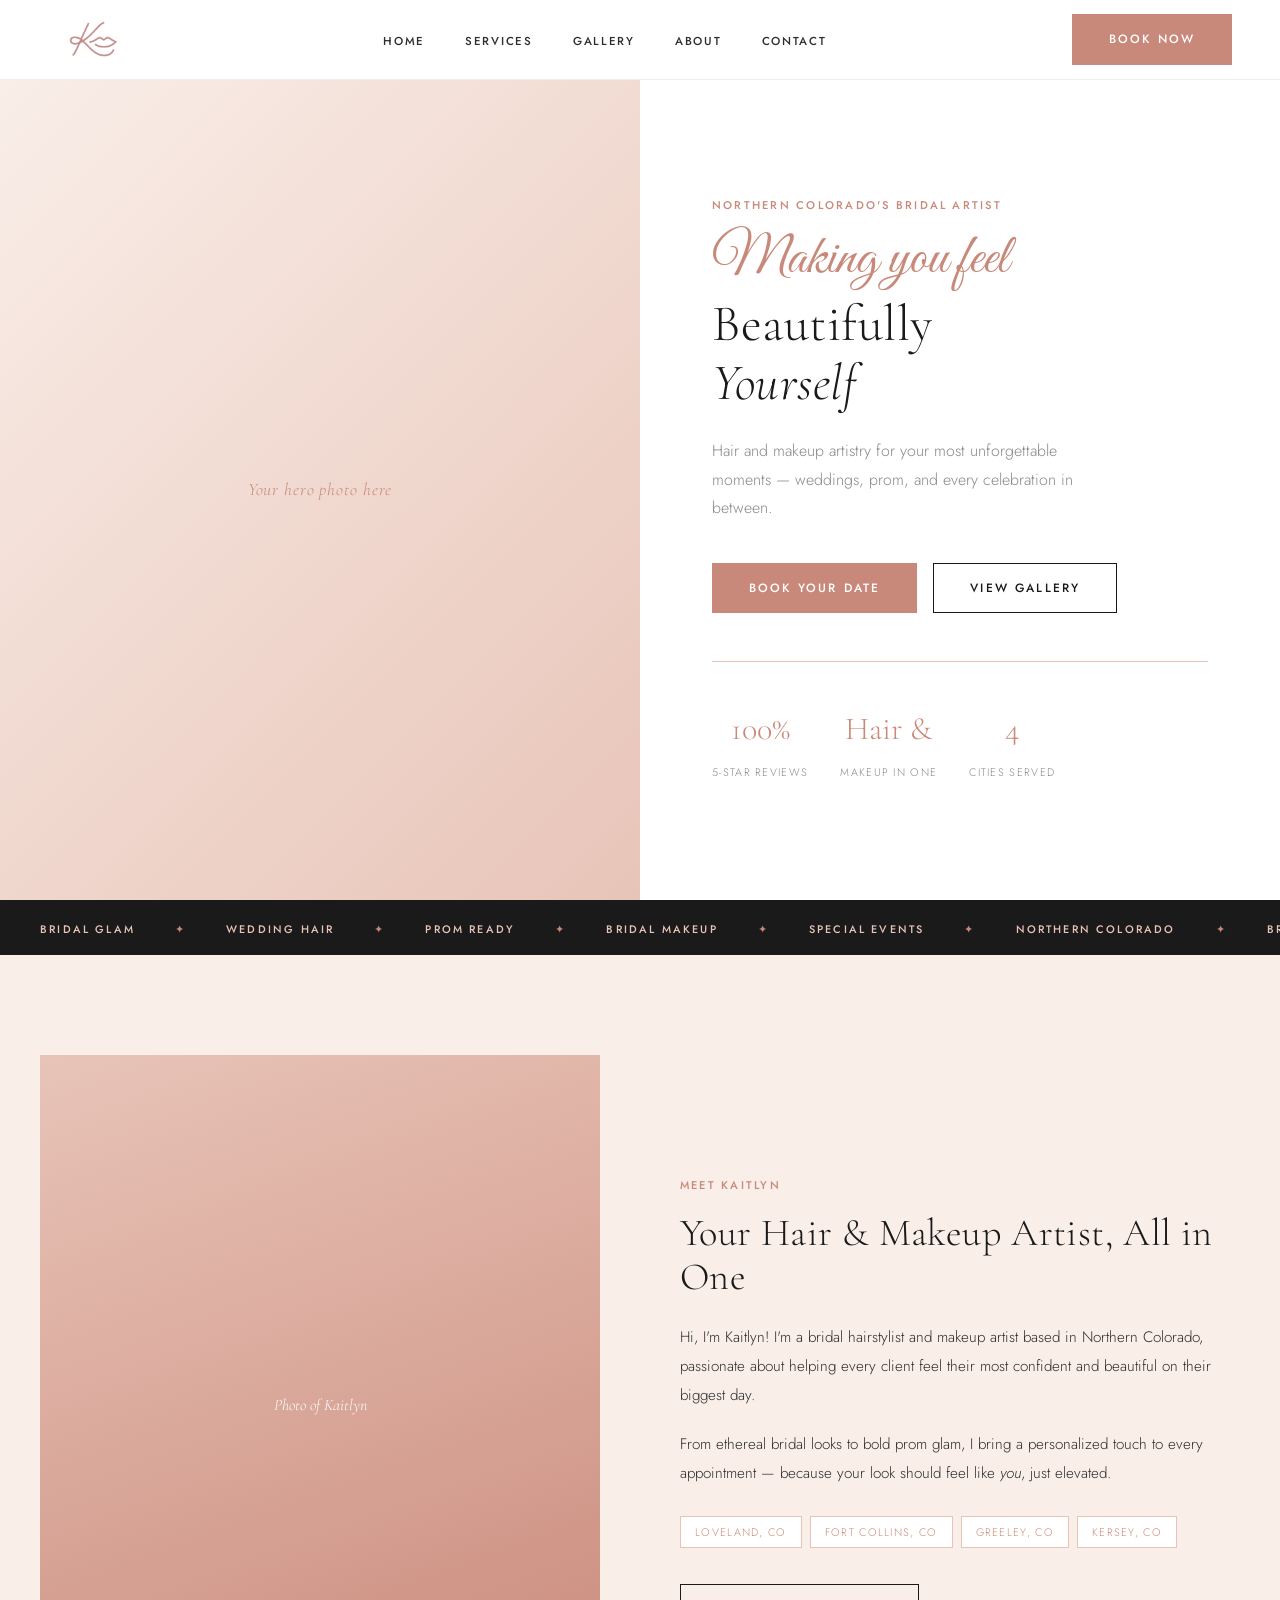
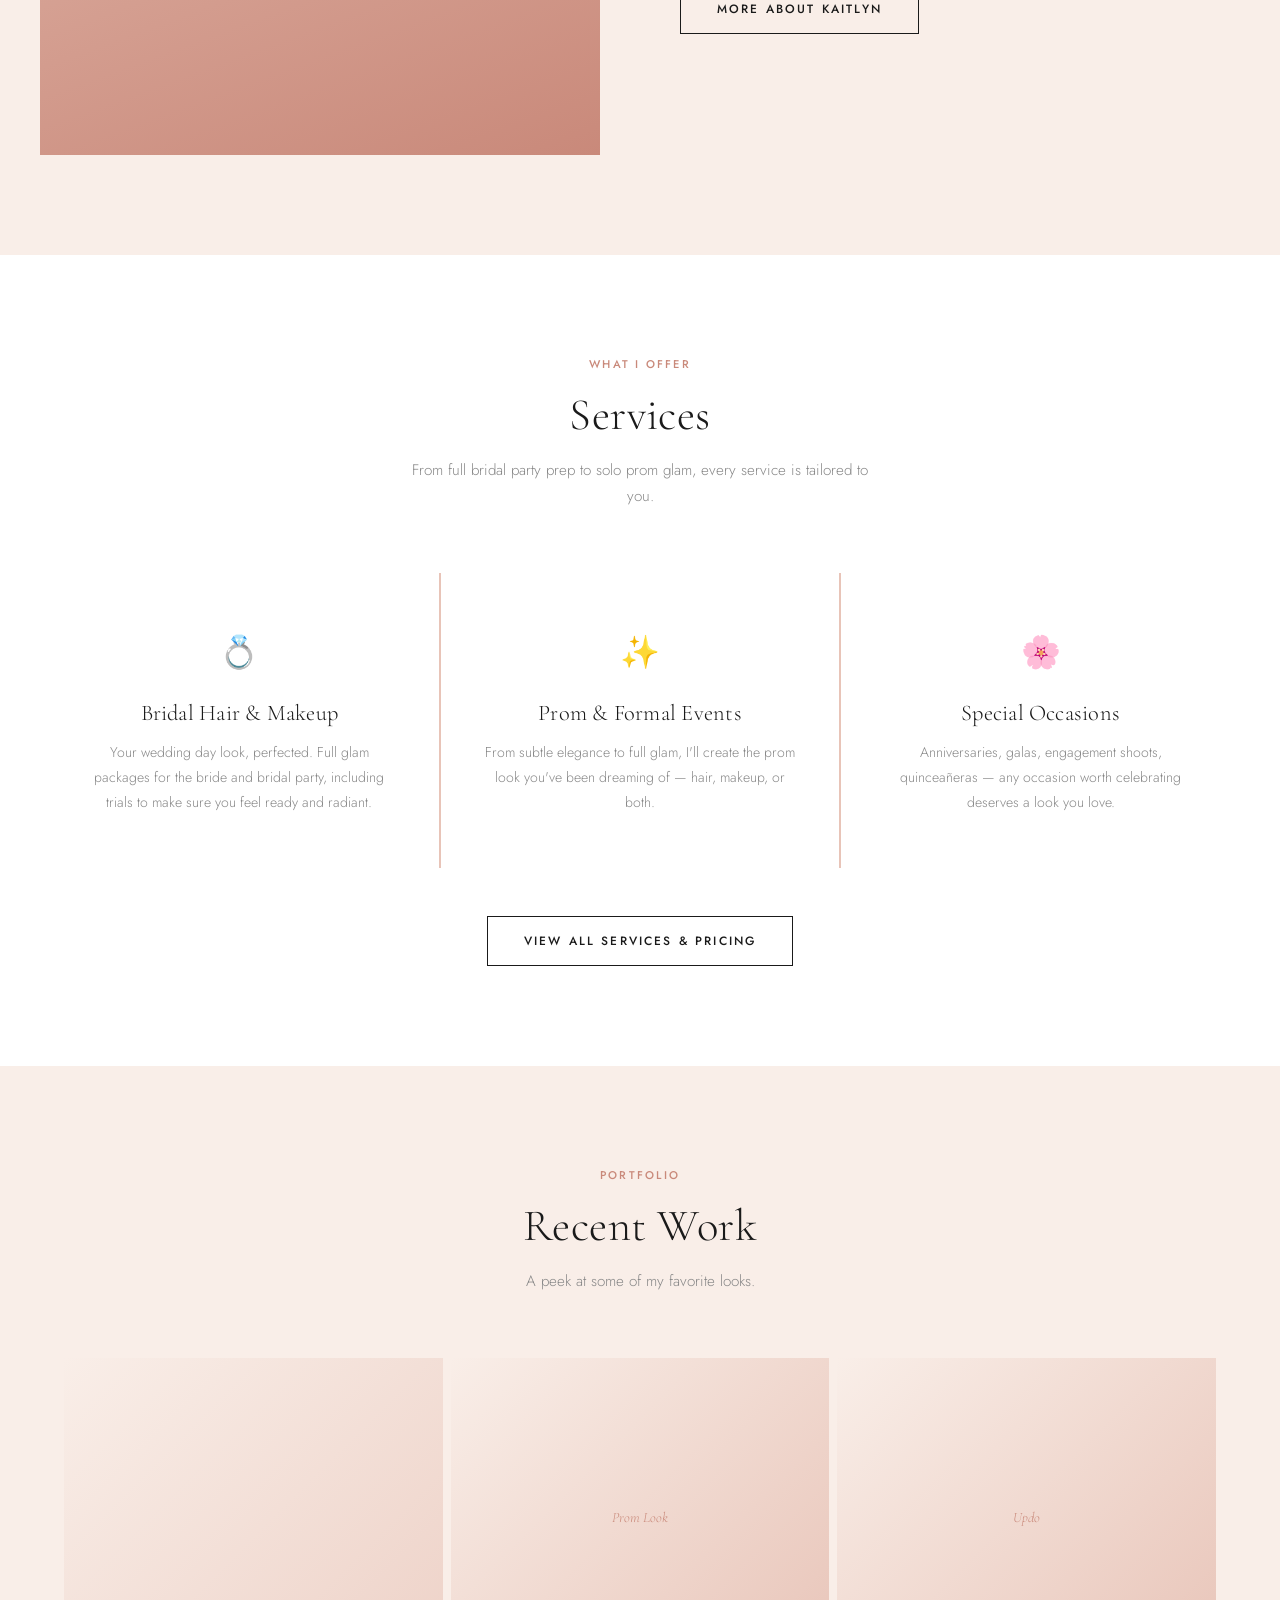
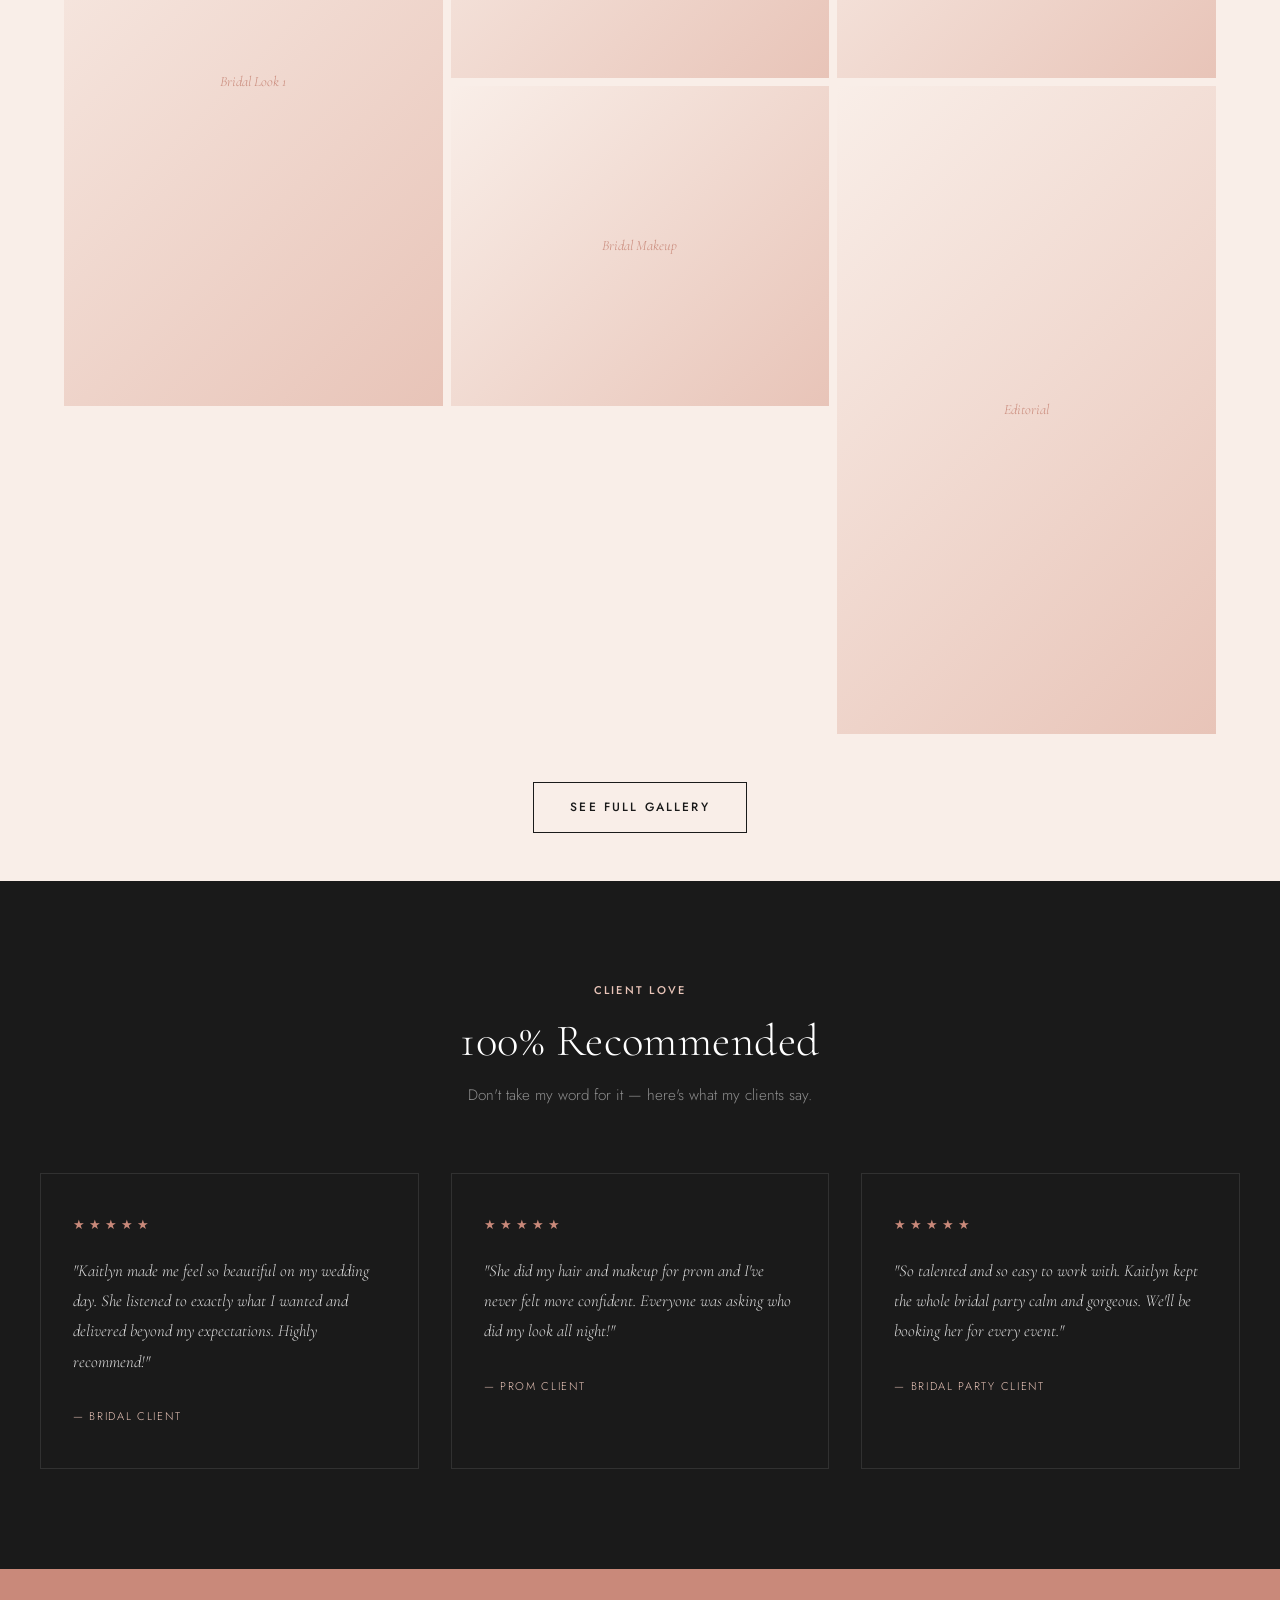
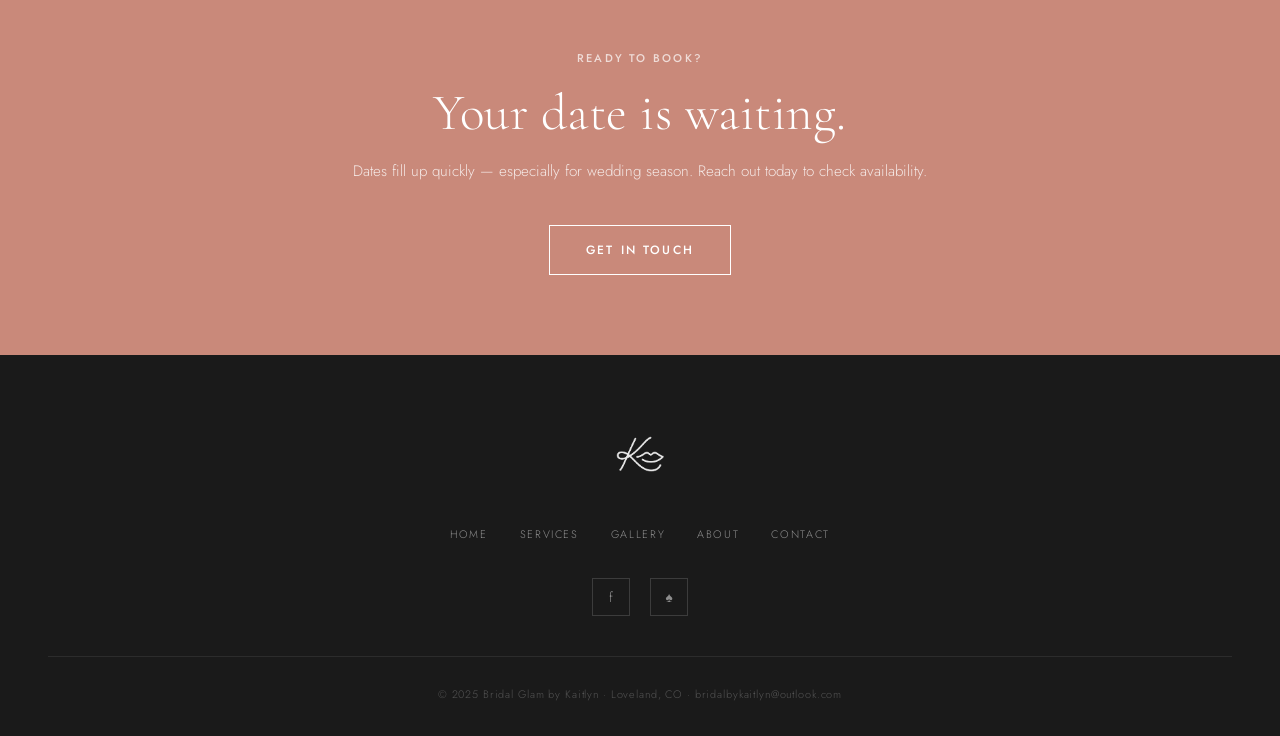
==== index.html @ 7413f8eb "hero photos" ====
<!DOCTYPE html>
<html lang="en">
<head>
  <meta charset="UTF-8" />
  <meta name="viewport" content="width=device-width, initial-scale=1.0" />
  <title>Bridal Glam by Kaitlyn | Hair & Makeup Artist — Northern Colorado</title>
  <meta name="description" content="Kaitlyn Magnuson is a bridal hairstylist and makeup artist serving Loveland, Fort Collins, Greeley & Kersey, CO. Specializing in weddings, prom, and special events." />
  <link rel="stylesheet" href="css/styles.css" />
  <link rel="icon" href="images/favicon.png" type="image/png" />
</head>
<body>

  <!-- NAV -->
  <nav id="main-nav">
    <a href="index.html" class="nav-logo">
      <img src="images/logo2.png" alt="Bridal Glam by Kaitlyn" />
    </a>
    <ul class="nav-links">
      <li><a href="index.html">Home</a></li>
      <li><a href="pages/services.html">Services</a></li>
      <li><a href="pages/gallery.html">Gallery</a></li>
      <li><a href="pages/about.html">About</a></li>
      <li><a href="pages/contact.html">Contact</a></li>
    </ul>
    <div class="nav-book">
      <a href="pages/contact.html" class="btn btn-rose">Book Now</a>
    </div>
    <button class="hamburger" aria-label="Open menu">
      <span></span><span></span><span></span>
    </button>
  </nav>

  <!-- MOBILE NAV -->
  <div class="mobile-nav">
    <a href="index.html">Home</a>
    <a href="pages/services.html">Services</a>
    <a href="pages/gallery.html">Gallery</a>
    <a href="pages/about.html">About</a>
    <a href="pages/contact.html">Contact</a>
    <a href="pages/contact.html" class="btn btn-rose" style="margin-top:8px;">Book Now</a>
  </div>

  <!-- HERO -->
  <section class="hero">
    <div class="hero-image">
      <!-- Replace src with your photo: hero-photo.jpg -->
      <div class="hero-image-placeholder" id="hero-photo-placeholder">Your hero photo here</div>
      <img id="hero-photo-img" src="" alt="Kaitlyn Magnuson" style="display:none;width:100%;height:100%;object-fit:cover;" />
    </div>
    <div class="hero-content">
      <span class="eyebrow">Northern Colorado's Bridal Artist</span>
      <div class="hero-script">Making you feel</div>
      <h1>Beautifully<br><em>Yourself</em></h1>
      <p>Hair and makeup artistry for your most unforgettable moments — weddings, prom, and every celebration in between.</p>
      <div style="display:flex;gap:16px;flex-wrap:wrap;">
        <a href="pages/contact.html" class="btn btn-rose">Book Your Date</a>
        <a href="pages/gallery.html" class="btn">View Gallery</a>
      </div>
      <div class="hero-badges">
        <div class="hero-badge">
          <strong>100%</strong>
          <span>5-Star Reviews</span>
        </div>
        <div class="hero-badge">
          <strong>Hair &amp;</strong>
          <span>Makeup in One</span>
        </div>
        <div class="hero-badge">
          <strong>4</strong>
          <span>Cities Served</span>
        </div>
      </div>
    </div>
  </section>

  <!-- MARQUEE -->
  <div class="marquee-bar" aria-hidden="true">
    <div class="marquee-track">
      <span>Bridal Glam</span><span class="dot">✦</span>
      <span>Wedding Hair</span><span class="dot">✦</span>
      <span>Prom Ready</span><span class="dot">✦</span>
      <span>Bridal Makeup</span><span class="dot">✦</span>
      <span>Special Events</span><span class="dot">✦</span>
      <span>Northern Colorado</span><span class="dot">✦</span>
      <span>Bridal Glam</span><span class="dot">✦</span>
      <span>Wedding Hair</span><span class="dot">✦</span>
      <span>Prom Ready</span><span class="dot">✦</span>
      <span>Bridal Makeup</span><span class="dot">✦</span>
      <span>Special Events</span><span class="dot">✦</span>
      <span>Northern Colorado</span><span class="dot">✦</span>
    </div>
  </div>

  <!-- ABOUT STRIP -->
  <section class="about-strip">
    <div class="about-strip-inner">
      <div class="about-image">
        <div class="about-image-placeholder" id="about-photo-placeholder">Photo of Kaitlyn</div>
        <img id="about-photo-img" src="" alt="Kaitlyn Magnuson" style="display:none;width:100%;height:100%;object-fit:cover;" />
        <div class="about-accent"></div>
      </div>
      <div class="about-content">
        <span class="eyebrow">Meet Kaitlyn</span>
        <h2>Your Hair &amp; Makeup Artist, All in One</h2>
        <p>Hi, I'm Kaitlyn! I'm a bridal hairstylist and makeup artist based in Northern Colorado, passionate about helping every client feel their most confident and beautiful on their biggest day.</p>
        <p>From ethereal bridal looks to bold prom glam, I bring a personalized touch to every appointment — because your look should feel like <em>you</em>, just elevated.</p>
        <div class="about-areas">
          <span class="area-tag">Loveland, CO</span>
          <span class="area-tag">Fort Collins, CO</span>
          <span class="area-tag">Greeley, CO</span>
          <span class="area-tag">Kersey, CO</span>
        </div>
        <a href="pages/about.html" class="btn">More About Kaitlyn</a>
      </div>
    </div>
  </section>

  <!-- SERVICES PREVIEW -->
  <section class="section" style="background: var(--white);">
    <div class="section-inner">
      <div class="section-header">
        <span class="eyebrow">What I Offer</span>
        <h2>Services</h2>
        <p>From full bridal party prep to solo prom glam, every service is tailored to you.</p>
      </div>
      <div class="services-grid">
        <div class="service-card">
          <span class="service-icon">💍</span>
          <h3>Bridal Hair &amp; Makeup</h3>
          <p>Your wedding day look, perfected. Full glam packages for the bride and bridal party, including trials to make sure you feel ready and radiant.</p>
        </div>
        <div class="service-card">
          <span class="service-icon">✨</span>
          <h3>Prom &amp; Formal Events</h3>
          <p>From subtle elegance to full glam, I'll create the prom look you've been dreaming of — hair, makeup, or both.</p>
        </div>
        <div class="service-card">
          <span class="service-icon">🌸</span>
          <h3>Special Occasions</h3>
          <p>Anniversaries, galas, engagement shoots, quinceañeras — any occasion worth celebrating deserves a look you love.</p>
        </div>
      </div>
      <div style="text-align:center;margin-top:48px;">
        <a href="pages/services.html" class="btn">View All Services &amp; Pricing</a>
      </div>
    </div>
  </section>

  <!-- GALLERY PREVIEW -->
  <section class="section" style="background:var(--blush);padding-bottom:0;">
    <div class="section-inner">
      <div class="section-header">
        <span class="eyebrow">Portfolio</span>
        <h2>Recent Work</h2>
        <p>A peek at some of my favorite looks.</p>
      </div>
    </div>
    <div class="gallery-grid" style="max-width:var(--max-w);margin:0 auto 0;padding:0 24px;">
      <div class="gallery-item tall">
        <div class="gallery-placeholder">Bridal Look 1</div>
      </div>
      <div class="gallery-item">
        <div class="gallery-placeholder">Prom Look</div>
      </div>
      <div class="gallery-item">
        <div class="gallery-placeholder">Updo</div>
      </div>
      <div class="gallery-item">
        <div class="gallery-placeholder">Bridal Makeup</div>
      </div>
      <div class="gallery-item tall">
        <div class="gallery-placeholder">Editorial</div>
      </div>
    </div>
    <div style="text-align:center;padding:48px 24px;">
      <a href="pages/gallery.html" class="btn">See Full Gallery</a>
    </div>
  </section>

  <!-- TESTIMONIALS -->
  <section class="section testimonials">
    <div class="section-inner">
      <div class="section-header">
        <span class="eyebrow">Client Love</span>
        <h2 style="color:var(--white);">100% Recommended</h2>
        <p style="color:rgba(255,255,255,0.5);">Don't take my word for it — here's what my clients say.</p>
      </div>
      <div class="testimonials-grid">
        <div class="testimonial-card">
          <div class="testimonial-stars">★★★★★</div>
          <p>"Kaitlyn made me feel so beautiful on my wedding day. She listened to exactly what I wanted and delivered beyond my expectations. Highly recommend!"</p>
          <span class="testimonial-author">— Bridal Client</span>
        </div>
        <div class="testimonial-card">
          <div class="testimonial-stars">★★★★★</div>
          <p>"She did my hair and makeup for prom and I've never felt more confident. Everyone was asking who did my look all night!"</p>
          <span class="testimonial-author">— Prom Client</span>
        </div>
        <div class="testimonial-card">
          <div class="testimonial-stars">★★★★★</div>
          <p>"So talented and so easy to work with. Kaitlyn kept the whole bridal party calm and gorgeous. We'll be booking her for every event."</p>
          <span class="testimonial-author">— Bridal Party Client</span>
        </div>
      </div>
    </div>
  </section>

  <!-- CTA BANNER -->
  <section style="background:var(--dusty-rose);padding:80px 24px;text-align:center;">
    <span class="eyebrow" style="color:rgba(255,255,255,0.7);">Ready to book?</span>
    <h2 style="font-size:clamp(2rem,4vw,3.2rem);color:var(--white);margin-bottom:16px;">Your date is waiting.</h2>
    <p style="color:rgba(255,255,255,0.8);margin-bottom:40px;font-size:0.95rem;">Dates fill up quickly — especially for wedding season. Reach out today to check availability.</p>
    <a href="pages/contact.html" class="btn" style="border-color:white;color:white;">Get in Touch</a>
  </section>

  <!-- FOOTER -->
  <footer>
    <div class="footer-logo">
      <img src="images/logo2.png" alt="Bridal Glam by Kaitlyn" />
    </div>
    <ul class="footer-links">
      <li><a href="index.html">Home</a></li>
      <li><a href="pages/services.html">Services</a></li>
      <li><a href="pages/gallery.html">Gallery</a></li>
      <li><a href="pages/about.html">About</a></li>
      <li><a href="pages/contact.html">Contact</a></li>
    </ul>
    <div class="footer-social">
      <a href="https://www.facebook.com/share/195ZhncpV3/" target="_blank" rel="noopener" aria-label="Facebook">f</a>
      <a href="https://www.instagram.com/bridalbykaitlyn" target="_blank" rel="noopener" aria-label="Instagram">&#9824;</a>
    </div>
    <p class="footer-copy">© 2025 Bridal Glam by Kaitlyn · Loveland, CO · bridalbykaitlyn@outlook.com</p>
  </footer>

  <div class="lightbox" id="lightbox">
    <button class="lightbox-close" id="lightbox-close" aria-label="Close">✕</button>
    <img id="lightbox-img" src="" alt="Gallery image" />
  </div>

  <script src="js/main.js"></script>
  <script>
    (async () => {
      const FOLDER_ID = '14P6jz4Dkh1AahYhZRw62655lzQelnGNH';
      const API_KEY   = 'AIzaSyAiC_UjUdzU52KA888sUhteJHJemBZGqUU';
      try {
        const q = encodeURIComponent(`'${FOLDER_ID}' in parents and trashed = false`);
        const res = await fetch(
          `https://www.googleapis.com/drive/v3/files?q=${q}&fields=files(thumbnailLink,name)&pageSize=10&key=${API_KEY}`
        );
        const { files } = await res.json();
        const photos = files?.filter(f => f.thumbnailLink) || [];

        if (photos[1]) {
          const hero = document.getElementById('hero-photo-img');
          hero.src = photos[1].thumbnailLink.replace(/=s\d+$/, '=s1600');
          hero.style.display = 'block';
          document.getElementById('hero-photo-placeholder').style.display = 'none';
        }
        if (photos[2]) {
          const about = document.getElementById('about-photo-img');
          about.src = photos[2].thumbnailLink.replace(/=s\d+$/, '=s1200');
          about.style.display = 'block';
          document.getElementById('about-photo-placeholder').style.display = 'none';
        }
      } catch (e) { console.error('Home photos load failed', e); }
    })();
  </script>
</body>
</html>
---- css/styles.css ----
/* =============================================
   BRIDAL GLAM BY KAITLYN — Design System
   Palette: white, blush, dusty rose, black
   Type: Cormorant Garamond (display) + Jost (body)
   ============================================= */

@import url('https://fonts.googleapis.com/css2?family=Cormorant+Garamond:ital,wght@0,300;0,400;0,600;1,300;1,400&family=Jost:wght@300;400;500&family=Great+Vibes&display=swap');

:root {
  --white:       #FFFFFF;
  --blush:       #F9EEE8;
  --rose:        #E8C4B8;
  --dusty-rose:  #C9897A;
  --dark-rose:   #9E5E52;
  --black:       #1A1A1A;
  --soft-black:  #2E2E2E;
  --mid-gray:    #888888;
  --light-gray:  #F4F4F4;

  --font-display: 'Cormorant Garamond', Georgia, serif;
  --font-script:  'Great Vibes', cursive;
  --font-body:    'Jost', sans-serif;

  --nav-h: 80px;
  --max-w: 1200px;
  --section-pad: 100px 24px;
}

*, *::before, *::after { box-sizing: border-box; margin: 0; padding: 0; }

html { scroll-behavior: smooth; }

body {
  font-family: var(--font-body);
  font-weight: 300;
  color: var(--soft-black);
  background: var(--white);
  line-height: 1.7;
  -webkit-font-smoothing: antialiased;
}

img { display: block; max-width: 100%; }
a { text-decoration: none; color: inherit; }
ul { list-style: none; }

/* ── TYPOGRAPHY ── */
h1, h2, h3, h4 {
  font-family: var(--font-display);
  font-weight: 300;
  line-height: 1.15;
  letter-spacing: 0.01em;
}

.script {
  font-family: var(--font-script);
  font-weight: 400;
  color: var(--dusty-rose);
}

.eyebrow {
  font-family: var(--font-body);
  font-size: 0.7rem;
  font-weight: 500;
  letter-spacing: 0.2em;
  text-transform: uppercase;
  color: var(--dusty-rose);
  display: block;
  margin-bottom: 16px;
}

/* ── BUTTONS ── */
.btn {
  display: inline-block;
  font-family: var(--font-body);
  font-size: 0.75rem;
  font-weight: 500;
  letter-spacing: 0.18em;
  text-transform: uppercase;
  padding: 14px 36px;
  border: 1px solid var(--black);
  color: var(--black);
  background: transparent;
  cursor: pointer;
  transition: background 0.25s ease, color 0.25s ease;
}
.btn:hover { background: var(--black); color: var(--white); }

.btn-rose {
  background: var(--dusty-rose);
  border-color: var(--dusty-rose);
  color: var(--white);
}
.btn-rose:hover { background: var(--dark-rose); border-color: var(--dark-rose); color: var(--white); }

/* ── NAV ── */
nav {
  position: fixed;
  top: 0; left: 0; right: 0;
  height: var(--nav-h);
  display: flex;
  align-items: center;
  justify-content: space-between;
  padding: 0 48px;
  background: rgba(255,255,255,0.96);
  backdrop-filter: blur(8px);
  z-index: 100;
  border-bottom: 1px solid rgba(200,160,150,0.2);
  transition: box-shadow 0.3s;
}
nav.scrolled { box-shadow: 0 2px 20px rgba(0,0,0,0.07); }

.nav-logo img { height: 80px; width: auto; }

.nav-links {
  display: flex;
  gap: 40px;
}
.nav-links a {
  font-size: 0.72rem;
  font-weight: 500;
  letter-spacing: 0.15em;
  text-transform: uppercase;
  color: var(--soft-black);
  position: relative;
  padding-bottom: 3px;
  transition: color 0.2s;
}
.nav-links a::after {
  content: '';
  position: absolute;
  bottom: 0; left: 0;
  width: 0; height: 1px;
  background: var(--dusty-rose);
  transition: width 0.25s ease;
}
.nav-links a:hover { color: var(--dusty-rose); }
.nav-links a:hover::after { width: 100%; }

.nav-book { display: flex; align-items: center; }

/* Hamburger */
.hamburger {
  display: none;
  flex-direction: column;
  gap: 5px;
  cursor: pointer;
  background: none;
  border: none;
  padding: 4px;
}
.hamburger span {
  display: block;
  width: 24px; height: 1.5px;
  background: var(--soft-black);
  transition: transform 0.3s, opacity 0.3s;
}

/* Mobile Nav */
.mobile-nav {
  display: none;
  position: fixed;
  top: var(--nav-h); left: 0; right: 0;
  background: var(--white);
  padding: 32px 24px;
  border-bottom: 1px solid var(--rose);
  z-index: 99;
  flex-direction: column;
  gap: 24px;
  text-align: center;
}
.mobile-nav.open { display: flex; }
.mobile-nav a {
  font-size: 0.8rem;
  font-weight: 500;
  letter-spacing: 0.15em;
  text-transform: uppercase;
  color: var(--soft-black);
}

/* ── HERO ── */
.hero {
  margin-top: var(--nav-h);
  min-height: calc(100vh - var(--nav-h));
  display: grid;
  grid-template-columns: 1fr 1fr;
}

.hero-image {
  position: relative;
  overflow: hidden;
  background: var(--blush);
  min-height: 500px;
}
.hero-image img {
  width: 100%; height: 100%;
  object-fit: cover;
  object-position: center top;
}
.hero-image-placeholder {
  width: 100%; height: 100%;
  background: linear-gradient(135deg, var(--blush) 0%, var(--rose) 100%);
  display: flex;
  align-items: center;
  justify-content: center;
  color: var(--dusty-rose);
  font-family: var(--font-display);
  font-size: 1.1rem;
  font-style: italic;
  letter-spacing: 0.05em;
  min-height: 500px;
}

.hero-content {
  display: flex;
  flex-direction: column;
  justify-content: center;
  padding: 80px 72px;
  background: var(--white);
}

.hero-script {
  font-family: var(--font-script);
  font-size: 3.5rem;
  color: var(--dusty-rose);
  line-height: 1;
  margin-bottom: 8px;
}

.hero-content h1 {
  font-size: clamp(2.4rem, 4vw, 3.8rem);
  color: var(--black);
  margin-bottom: 24px;
}

.hero-content p {
  font-size: 1rem;
  color: var(--mid-gray);
  max-width: 380px;
  margin-bottom: 40px;
  line-height: 1.8;
}

.hero-badges {
  display: flex;
  gap: 32px;
  margin-top: 48px;
  padding-top: 40px;
  border-top: 1px solid var(--rose);
}
.hero-badge {
  text-align: center;
}
.hero-badge strong {
  display: block;
  font-family: var(--font-display);
  font-size: 2rem;
  font-weight: 300;
  color: var(--dusty-rose);
}
.hero-badge span {
  font-size: 0.68rem;
  letter-spacing: 0.12em;
  text-transform: uppercase;
  color: var(--mid-gray);
}

/* ── MARQUEE ── */
.marquee-bar {
  background: var(--black);
  padding: 14px 0;
  overflow: hidden;
  white-space: nowrap;
}
.marquee-track {
  display: inline-flex;
  animation: marquee 24s linear infinite;
}
.marquee-track span {
  font-size: 0.68rem;
  font-weight: 500;
  letter-spacing: 0.2em;
  text-transform: uppercase;
  color: var(--rose);
  padding: 0 40px;
}
.marquee-track span.dot {
  color: var(--dusty-rose);
  padding: 0;
}
@keyframes marquee {
  from { transform: translateX(0); }
  to   { transform: translateX(-50%); }
}

/* ── SECTIONS ── */
.section { padding: var(--section-pad); }
.section-inner { max-width: var(--max-w); margin: 0 auto; }

.section-header {
  text-align: center;
  margin-bottom: 64px;
}
.section-header h2 {
  font-size: clamp(2rem, 3.5vw, 3rem);
  color: var(--black);
  margin-bottom: 16px;
}
.section-header p {
  font-size: 0.95rem;
  color: var(--mid-gray);
  max-width: 480px;
  margin: 0 auto;
}

/* ── ABOUT STRIP ── */
.about-strip {
  background: var(--blush);
  padding: var(--section-pad);
}
.about-strip-inner {
  max-width: var(--max-w);
  margin: 0 auto;
  display: grid;
  grid-template-columns: 1fr 1fr;
  gap: 80px;
  align-items: center;
}
.about-image {
  position: relative;
  aspect-ratio: 4/5;
  overflow: hidden;
  background: var(--rose);
}
.about-image img {
  width: 100%; height: 100%;
  object-fit: cover;
}
.about-image-placeholder {
  width: 100%; height: 100%;
  background: linear-gradient(160deg, var(--rose) 0%, var(--dusty-rose) 100%);
  display: flex;
  align-items: center;
  justify-content: center;
  color: white;
  font-family: var(--font-display);
  font-style: italic;
  font-size: 1rem;
}
.about-accent {
  position: absolute;
  bottom: -20px; right: -20px;
  width: 120px; height: 120px;
  border: 2px solid var(--dusty-rose);
  z-index: -1;
}
.about-content h2 {
  font-size: clamp(1.8rem, 3vw, 2.8rem);
  color: var(--black);
  margin-bottom: 24px;
}
.about-content p {
  font-size: 0.95rem;
  color: var(--soft-black);
  line-height: 1.9;
  margin-bottom: 20px;
}
.about-areas {
  display: flex;
  flex-wrap: wrap;
  gap: 8px;
  margin: 28px 0 36px;
}
.area-tag {
  font-size: 0.68rem;
  letter-spacing: 0.12em;
  text-transform: uppercase;
  background: white;
  border: 1px solid var(--rose);
  color: var(--dusty-rose);
  padding: 6px 14px;
  border-radius: 0;
}

/* ── SERVICES ── */
.services-grid {
  display: grid;
  grid-template-columns: repeat(3, 1fr);
  gap: 2px;
  background: var(--rose);
}
.service-card {
  background: var(--white);
  padding: 52px 40px;
  text-align: center;
  transition: background 0.3s;
}
.service-card:hover { background: var(--blush); }
.service-icon {
  font-size: 2rem;
  margin-bottom: 20px;
  display: block;
}
.service-card h3 {
  font-size: 1.4rem;
  margin-bottom: 14px;
  color: var(--black);
}
.service-card p {
  font-size: 0.88rem;
  color: var(--mid-gray);
  line-height: 1.8;
}

/* ── GALLERY ── */
.gallery-grid {
  display: grid;
  grid-template-columns: repeat(3, 1fr);
  grid-auto-rows: 320px;
  gap: 8px;
}
.gallery-item {
  overflow: hidden;
  background: var(--blush);
  position: relative;
  cursor: pointer;
}
.gallery-item.tall { grid-row: span 2; }
.gallery-item img {
  width: 100%; height: 100%;
  object-fit: cover;
  transition: transform 0.5s ease;
}
.gallery-item:hover img { transform: scale(1.04); }
.gallery-placeholder {
  width: 100%; height: 100%;
  background: linear-gradient(135deg, var(--blush), var(--rose));
  display: flex;
  align-items: center;
  justify-content: center;
  color: var(--dusty-rose);
  font-family: var(--font-display);
  font-style: italic;
  font-size: 0.9rem;
}
.gallery-overlay {
  position: absolute;
  inset: 0;
  background: rgba(26,26,26,0);
  display: flex;
  align-items: center;
  justify-content: center;
  transition: background 0.3s;
}
.gallery-item:hover .gallery-overlay { background: rgba(26,26,26,0.25); }

/* ── TESTIMONIALS ── */
.testimonials { background: var(--black); }
.testimonials .section-header h2 { color: var(--white); }
.testimonials .section-header .eyebrow { color: var(--rose); }
.testimonials-grid {
  display: grid;
  grid-template-columns: repeat(3, 1fr);
  gap: 32px;
}
.testimonial-card {
  border: 1px solid rgba(255,255,255,0.1);
  padding: 40px 32px;
}
.testimonial-stars {
  color: var(--dusty-rose);
  font-size: 0.8rem;
  letter-spacing: 4px;
  margin-bottom: 20px;
}
.testimonial-card p {
  font-family: var(--font-display);
  font-style: italic;
  font-size: 1.05rem;
  color: rgba(255,255,255,0.85);
  line-height: 1.8;
  margin-bottom: 24px;
}
.testimonial-author {
  font-size: 0.7rem;
  letter-spacing: 0.15em;
  text-transform: uppercase;
  color: var(--rose);
}

/* ── CONTACT ── */
.contact-grid {
  display: grid;
  grid-template-columns: 1fr 1.4fr;
  gap: 80px;
  align-items: start;
}
.contact-info h2 {
  font-size: clamp(1.8rem, 3vw, 2.6rem);
  color: var(--black);
  margin-bottom: 16px;
}
.contact-info p {
  font-size: 0.92rem;
  color: var(--mid-gray);
  line-height: 1.8;
  margin-bottom: 40px;
}
.contact-details { display: flex; flex-direction: column; gap: 20px; }
.contact-detail {
  display: flex;
  align-items: flex-start;
  gap: 14px;
}
.contact-detail-icon {
  width: 36px; height: 36px;
  border: 1px solid var(--rose);
  display: flex; align-items: center; justify-content: center;
  font-size: 0.9rem;
  flex-shrink: 0;
  margin-top: 2px;
}
.contact-detail-text strong {
  display: block;
  font-size: 0.68rem;
  letter-spacing: 0.15em;
  text-transform: uppercase;
  color: var(--dusty-rose);
  margin-bottom: 4px;
}
.contact-detail-text span {
  font-size: 0.9rem;
  color: var(--soft-black);
}

/* Contact Form */
.contact-form { display: flex; flex-direction: column; gap: 20px; }
.form-row { display: grid; grid-template-columns: 1fr 1fr; gap: 20px; }
.form-group { display: flex; flex-direction: column; gap: 8px; }
.form-group label {
  font-size: 0.68rem;
  letter-spacing: 0.15em;
  text-transform: uppercase;
  color: var(--dusty-rose);
  font-weight: 500;
}
.form-group input,
.form-group select,
.form-group textarea {
  font-family: var(--font-body);
  font-size: 0.9rem;
  font-weight: 300;
  color: var(--soft-black);
  background: var(--white);
  border: 1px solid var(--rose);
  padding: 12px 16px;
  outline: none;
  transition: border-color 0.2s;
  -webkit-appearance: none;
  border-radius: 0;
}
.form-group input:focus,
.form-group select:focus,
.form-group textarea:focus { border-color: var(--dusty-rose); }
.form-group textarea { resize: vertical; min-height: 120px; }

/* ── FOOTER ── */
footer {
  background: var(--black);
  padding: 60px 48px 32px;
  text-align: center;
}
.footer-logo img { height: 80px; margin: 0 auto 24px; filter: brightness(0) invert(1); opacity: 0.9; }
.footer-links {
  display: flex;
  justify-content: center;
  gap: 32px;
  margin-bottom: 32px;
}
.footer-links a {
  font-size: 0.68rem;
  letter-spacing: 0.15em;
  text-transform: uppercase;
  color: rgba(255,255,255,0.5);
  transition: color 0.2s;
}
.footer-links a:hover { color: var(--rose); }
.footer-social {
  display: flex;
  justify-content: center;
  gap: 20px;
  margin-bottom: 40px;
}
.footer-social a {
  width: 38px; height: 38px;
  border: 1px solid rgba(255,255,255,0.15);
  display: flex; align-items: center; justify-content: center;
  color: rgba(255,255,255,0.5);
  font-size: 0.85rem;
  transition: border-color 0.2s, color 0.2s;
}
.footer-social a:hover { border-color: var(--rose); color: var(--rose); }
.footer-copy {
  font-size: 0.68rem;
  letter-spacing: 0.08em;
  color: rgba(255,255,255,0.25);
  border-top: 1px solid rgba(255,255,255,0.08);
  padding-top: 28px;
}

/* ── LIGHTBOX ── */
.lightbox {
  display: none;
  position: fixed;
  inset: 0;
  background: rgba(0,0,0,0.92);
  z-index: 999;
  align-items: center;
  justify-content: center;
}
.lightbox.open { display: flex; }
.lightbox img { max-width: 90vw; max-height: 85vh; object-fit: contain; }
.lightbox-close {
  position: absolute;
  top: 24px; right: 32px;
  color: white; font-size: 1.5rem;
  cursor: pointer; background: none; border: none;
  opacity: 0.6; transition: opacity 0.2s;
}
.lightbox-close:hover { opacity: 1; }

/* ── SUCCESS MESSAGE ── */
.form-success {
  display: none;
  text-align: center;
  padding: 40px;
  border: 1px solid var(--rose);
}
.form-success h3 {
  font-size: 1.8rem;
  color: var(--dusty-rose);
  margin-bottom: 12px;
}
.form-success p { color: var(--mid-gray); }

/* ── RESPONSIVE ── */
@media (max-width: 1024px) {
  .hero { grid-template-columns: 1fr; }
  .hero-image { min-height: 400px; max-height: 50vh; }
  .hero-content { padding: 60px 40px; }
  .about-strip-inner { grid-template-columns: 1fr; gap: 48px; }
  .services-grid { grid-template-columns: 1fr 1fr; }
  .testimonials-grid { grid-template-columns: 1fr 1fr; }
  .contact-grid { grid-template-columns: 1fr; gap: 48px; }
  .gallery-grid { grid-template-columns: 1fr 1fr; }
}

@media (max-width: 768px) {
  :root { --section-pad: 70px 20px; }
  nav { padding: 0 24px; }
  .nav-links, .nav-book { display: none; }
  .hamburger { display: flex; }
  .services-grid { grid-template-columns: 1fr; }
  .testimonials-grid { grid-template-columns: 1fr; }
  .form-row { grid-template-columns: 1fr; }
  .gallery-grid { grid-template-columns: 1fr 1fr; grid-auto-rows: 200px; }
  .gallery-item.tall { grid-row: span 1; }
  .hero-badges { gap: 20px; }
  .hero-content { padding: 48px 24px; }
  footer { padding: 48px 24px 24px; }
  .footer-links { flex-wrap: wrap; gap: 16px; }
}

@media (max-width: 480px) {
  .gallery-grid { grid-template-columns: 1fr; grid-auto-rows: 260px; }
}

@media (prefers-reduced-motion: reduce) {
  .marquee-track { animation: none; }
  * { transition: none !important; }
}
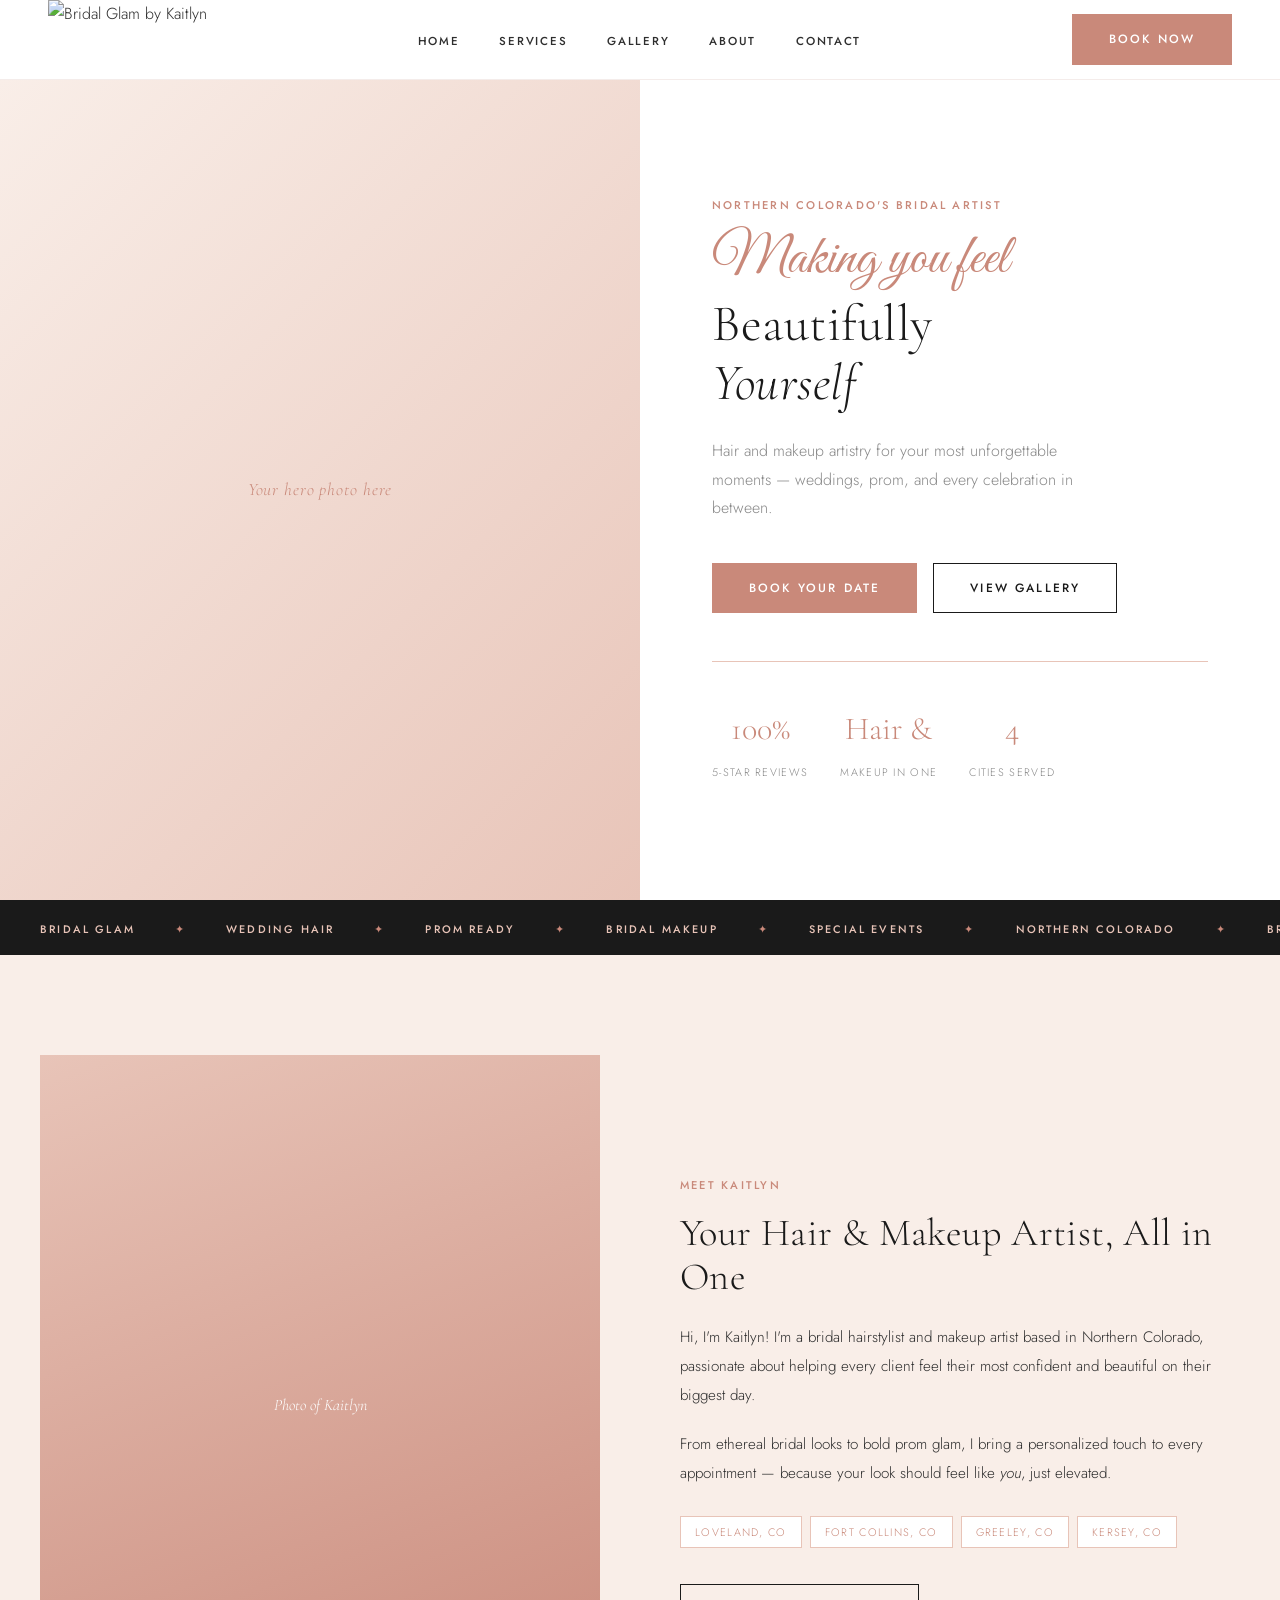
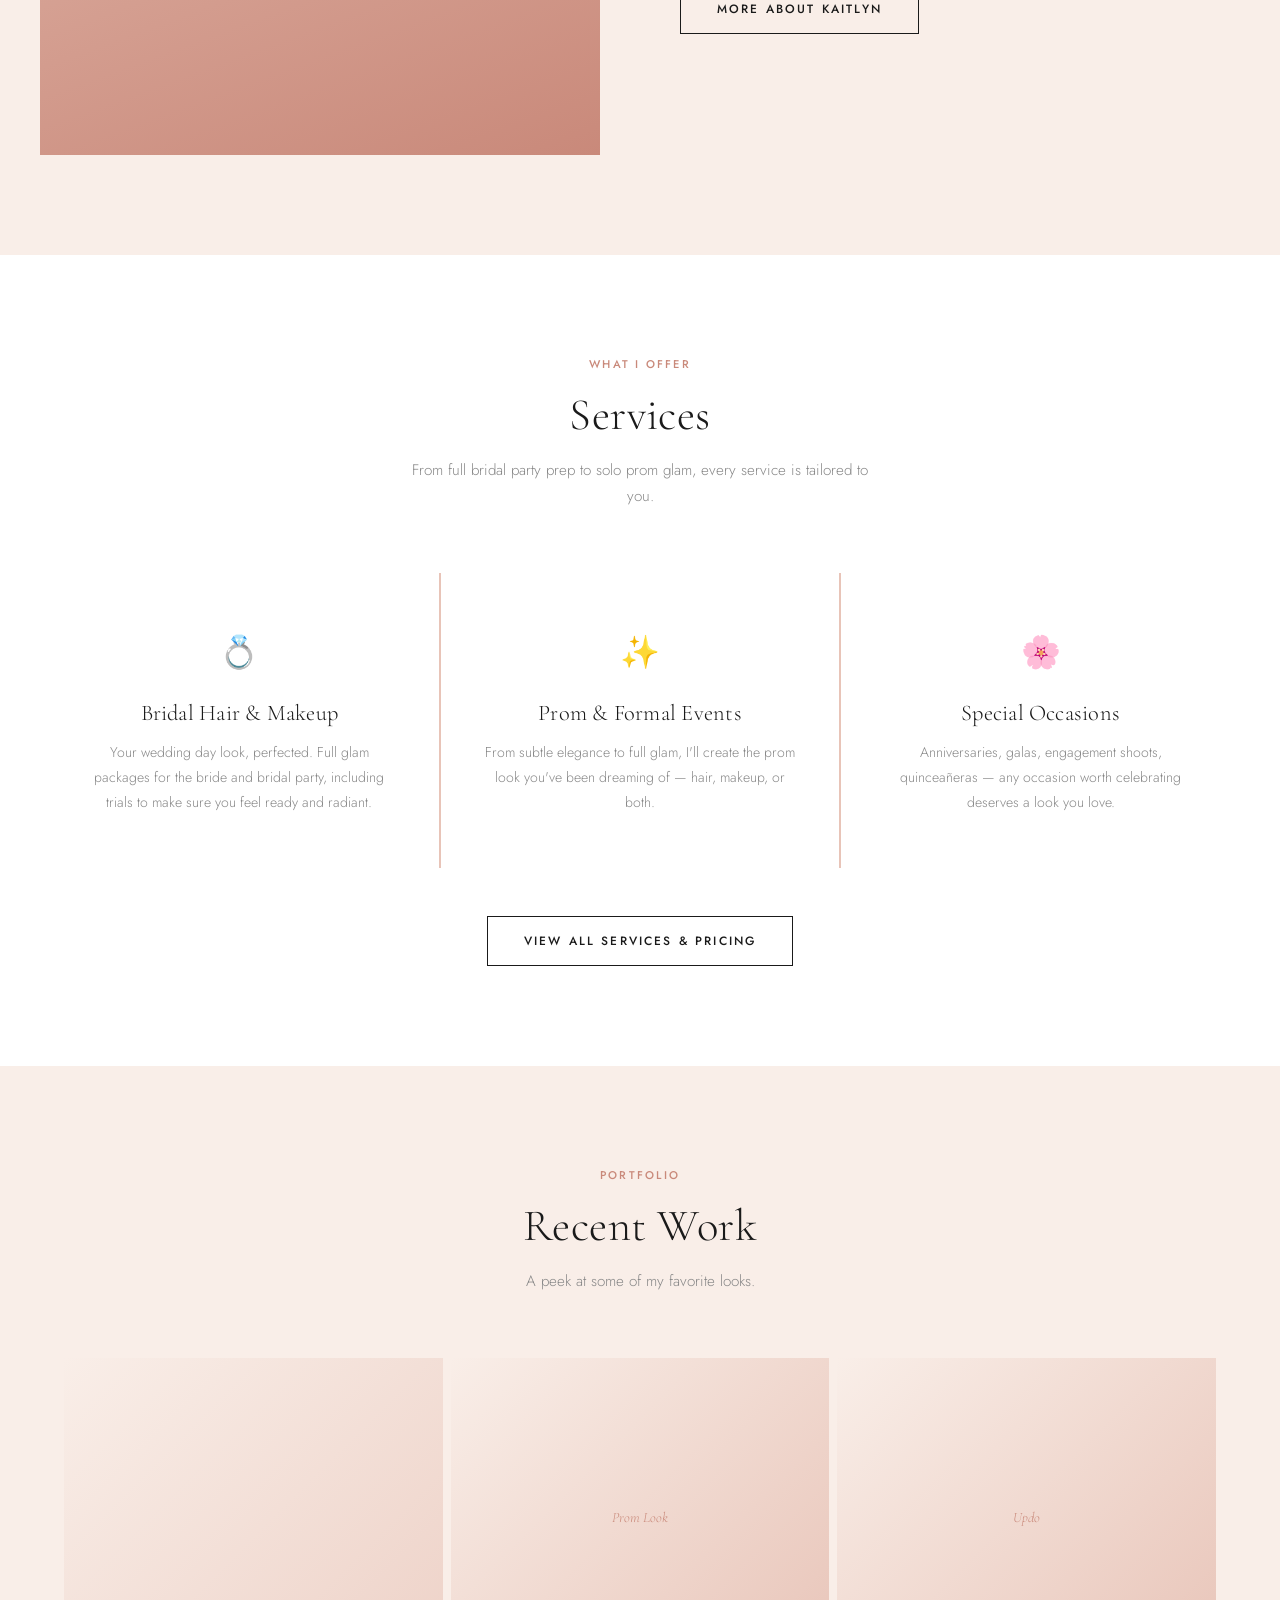
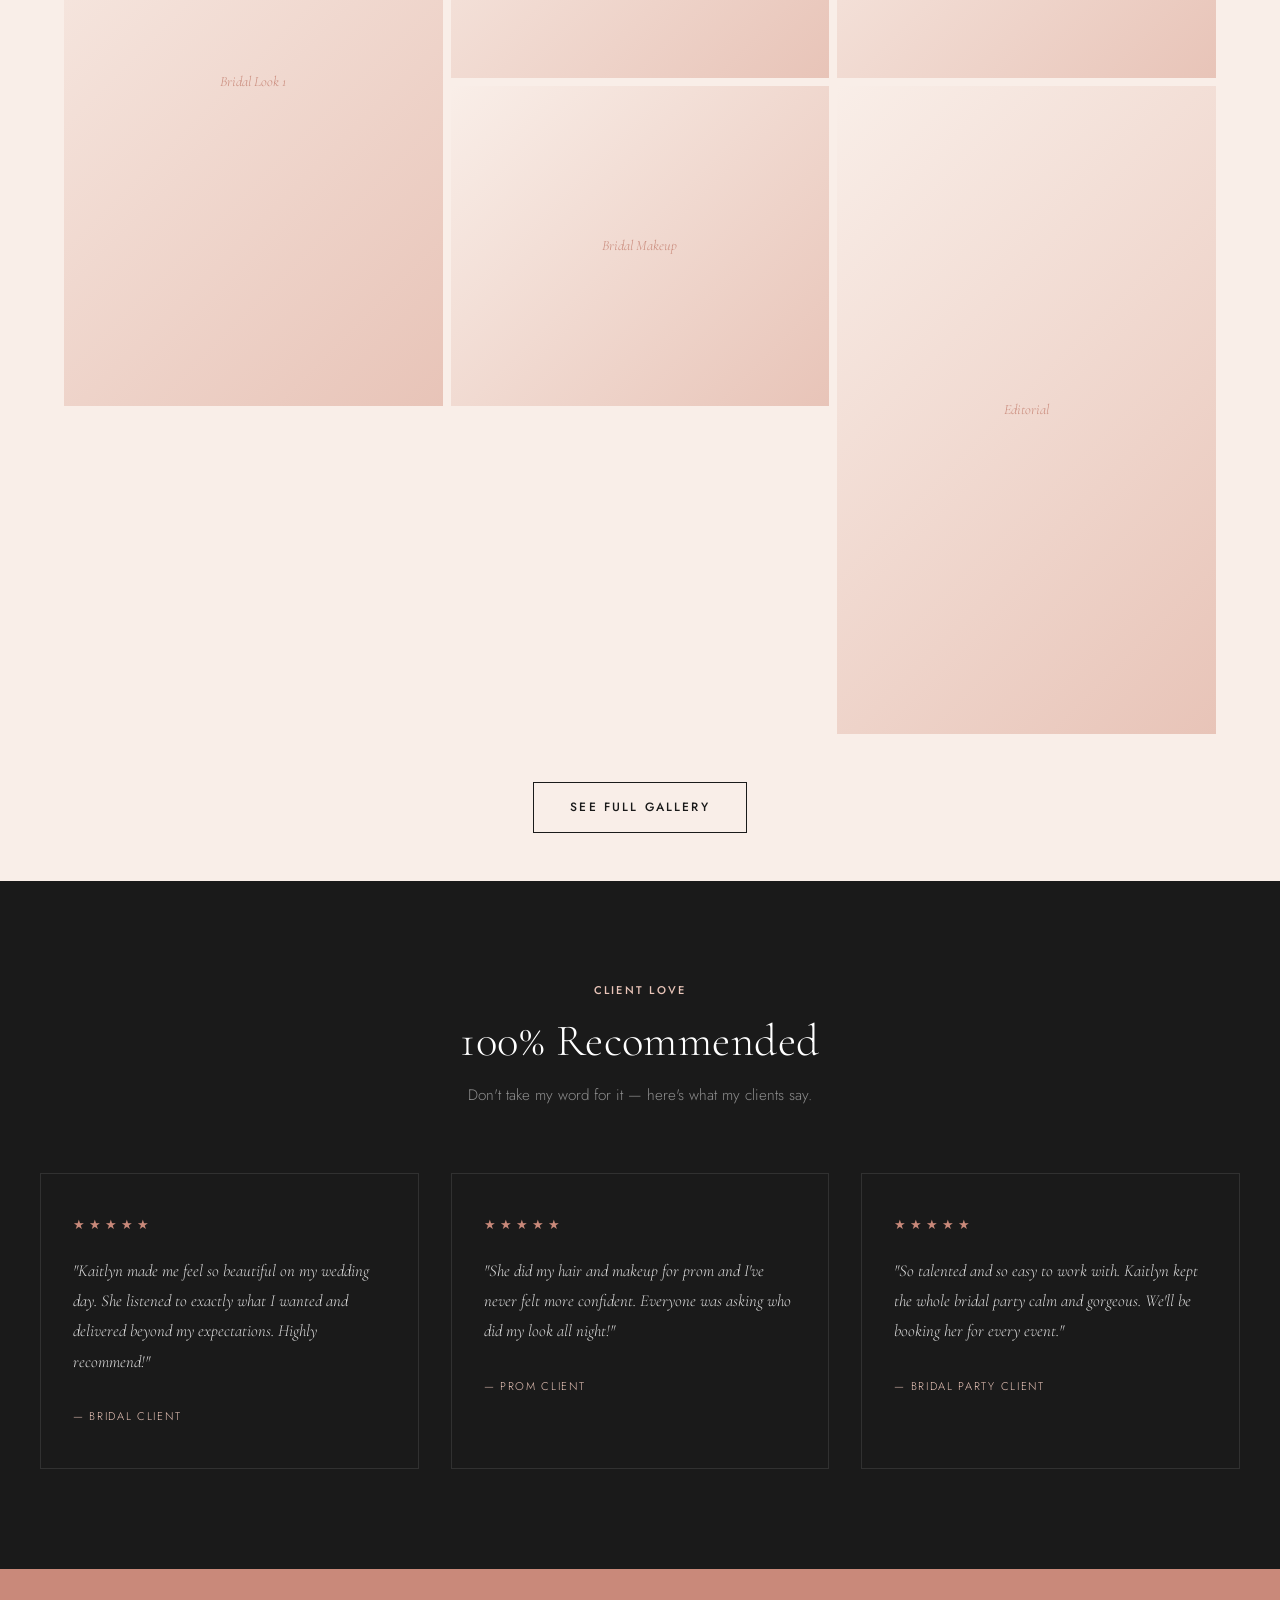
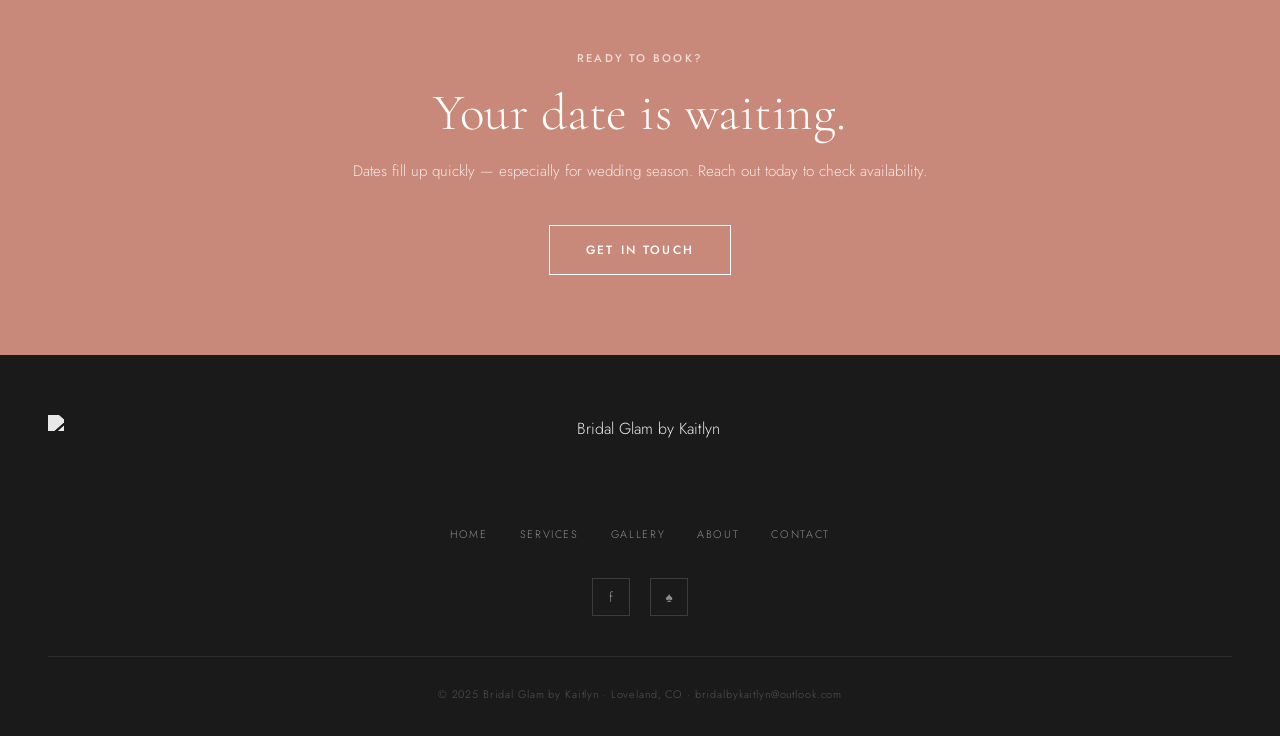
==== commit 4fe2c49b: "photo references" ====
--- a/index.html
+++ b/index.html
@@ -6,7 +6,7 @@
   <title>Bridal Glam by Kaitlyn | Hair & Makeup Artist — Northern Colorado</title>
   <meta name="description" content="Kaitlyn Magnuson is a bridal hairstylist and makeup artist serving Loveland, Fort Collins, Greeley & Kersey, CO. Specializing in weddings, prom, and special events." />
   <link rel="stylesheet" href="css/styles.css" />
-  <link rel="icon" href="images/favicon.png" type="image/png" />
+  <link rel="icon" href="images/favicon.jpg" type="image/jpeg" />
 </head>
 <body>
 
@@ -239,31 +239,9 @@
 
   <script src="js/main.js"></script>
   <script>
-    (async () => {
-      const FOLDER_ID = '14P6jz4Dkh1AahYhZRw62655lzQelnGNH';
-      const API_KEY   = 'AIzaSyAiC_UjUdzU52KA888sUhteJHJemBZGqUU';
-      try {
-        const q = encodeURIComponent(`'${FOLDER_ID}' in parents and trashed = false`);
-        const res = await fetch(
-          `https://www.googleapis.com/drive/v3/files?q=${q}&fields=files(thumbnailLink,name)&pageSize=10&key=${API_KEY}`
-        );
-        const { files } = await res.json();
-        const photos = files?.filter(f => f.thumbnailLink) || [];
-
-        if (photos[1]) {
-          const hero = document.getElementById('hero-photo-img');
-          hero.src = photos[1].thumbnailLink.replace(/=s\d+$/, '=s1600');
-          hero.style.display = 'block';
-          document.getElementById('hero-photo-placeholder').style.display = 'none';
-        }
-        if (photos[2]) {
-          const about = document.getElementById('about-photo-img');
-          about.src = photos[2].thumbnailLink.replace(/=s\d+$/, '=s1200');
-          about.style.display = 'block';
-          document.getElementById('about-photo-placeholder').style.display = 'none';
-        }
-      } catch (e) { console.error('Home photos load failed', e); }
-    })();
+    const _ABOUTME = '14P6jz4Dkh1AahYhZRw62655lzQelnGNH';
+    loadPhotoByRef('home_hero',  _ABOUTME, 'hero-photo-img',  'hero-photo-placeholder',  1600);
+    loadPhotoByRef('home_strip', _ABOUTME, 'about-photo-img', 'about-photo-placeholder', 1200);
   </script>
 </body>
 </html>
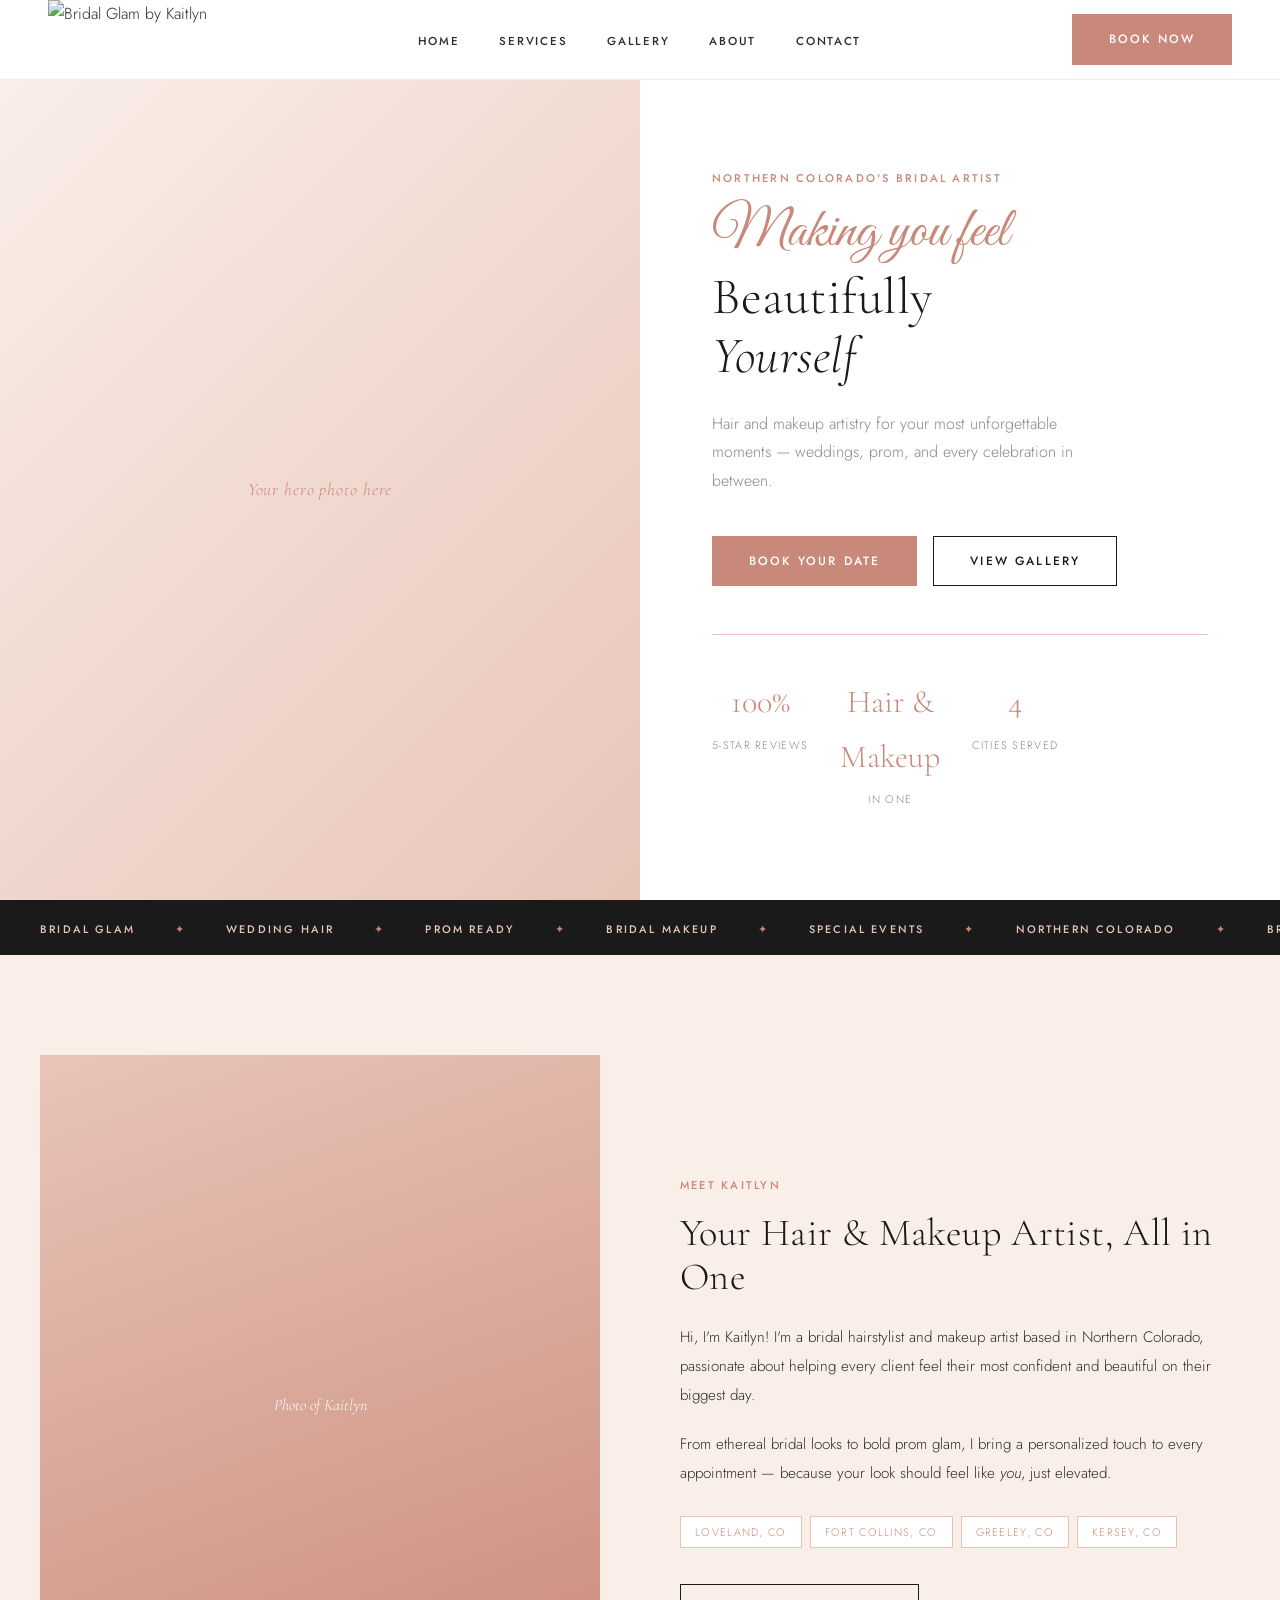
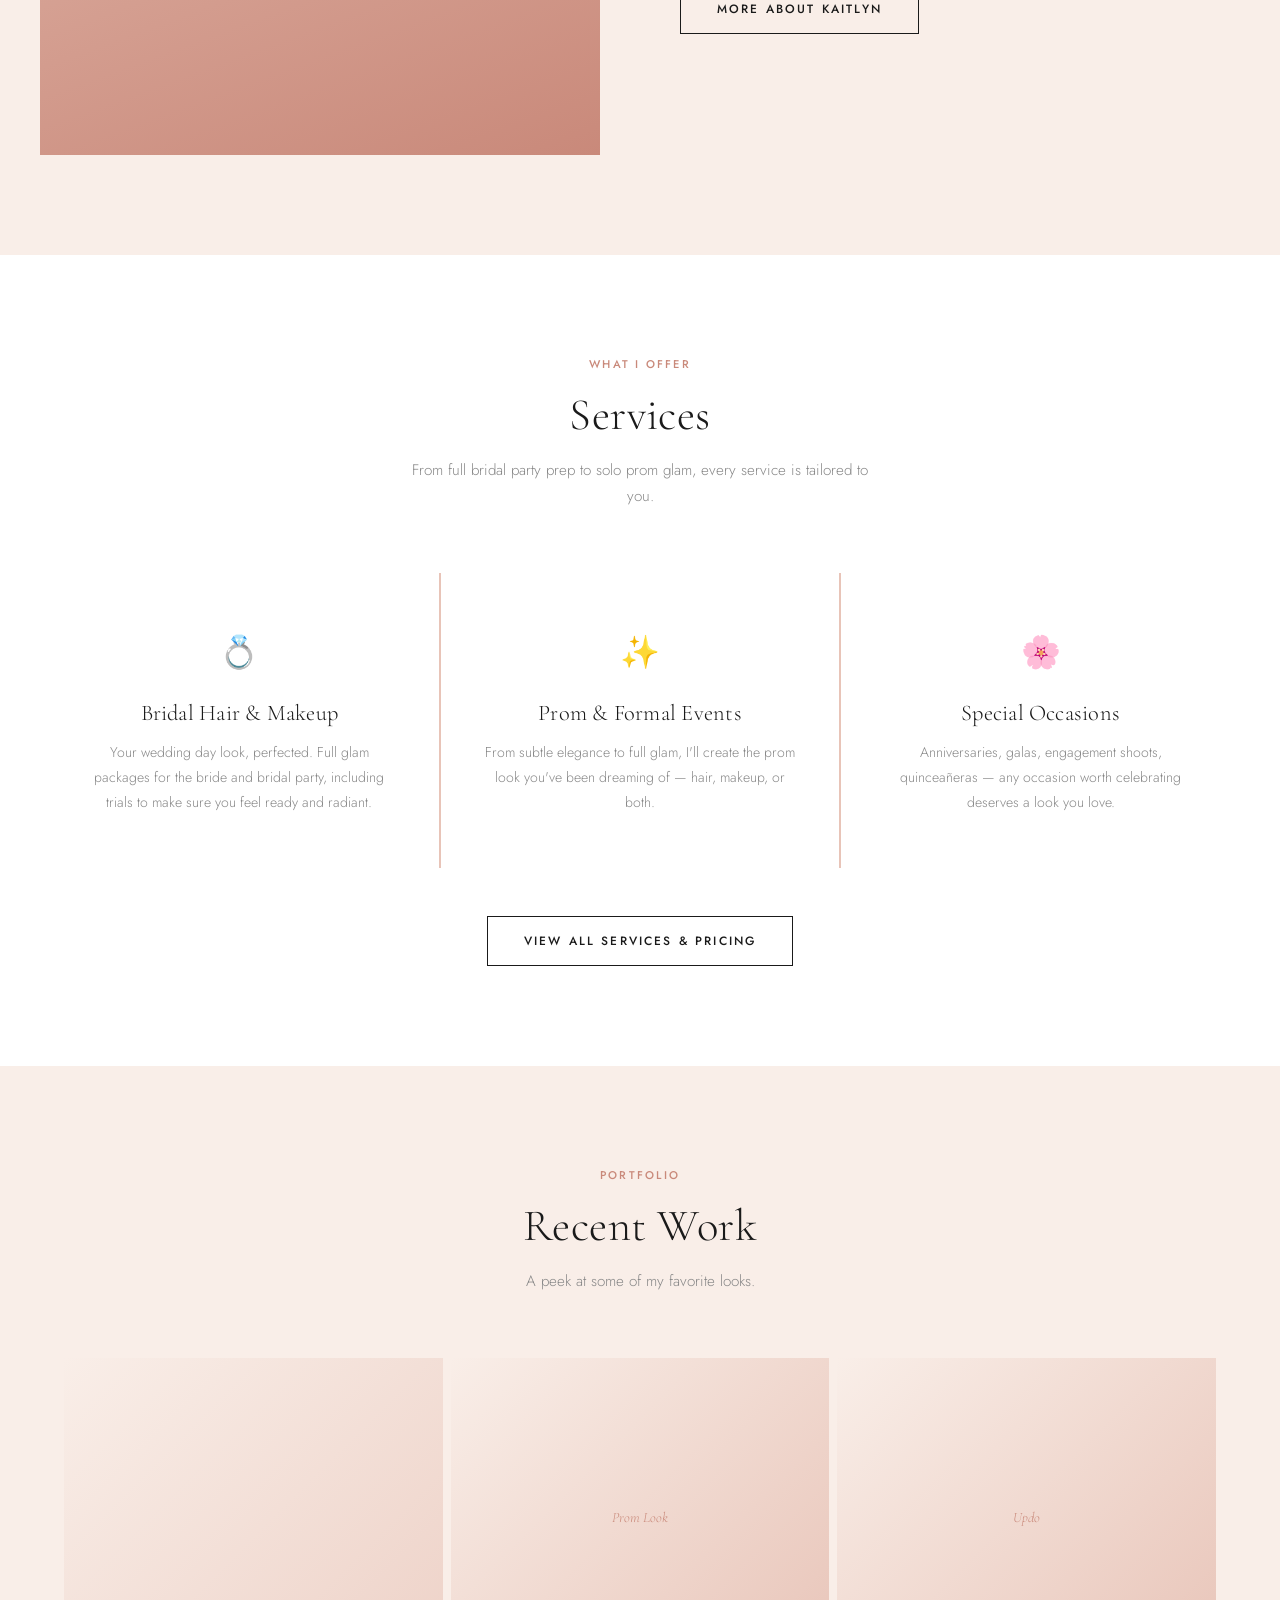
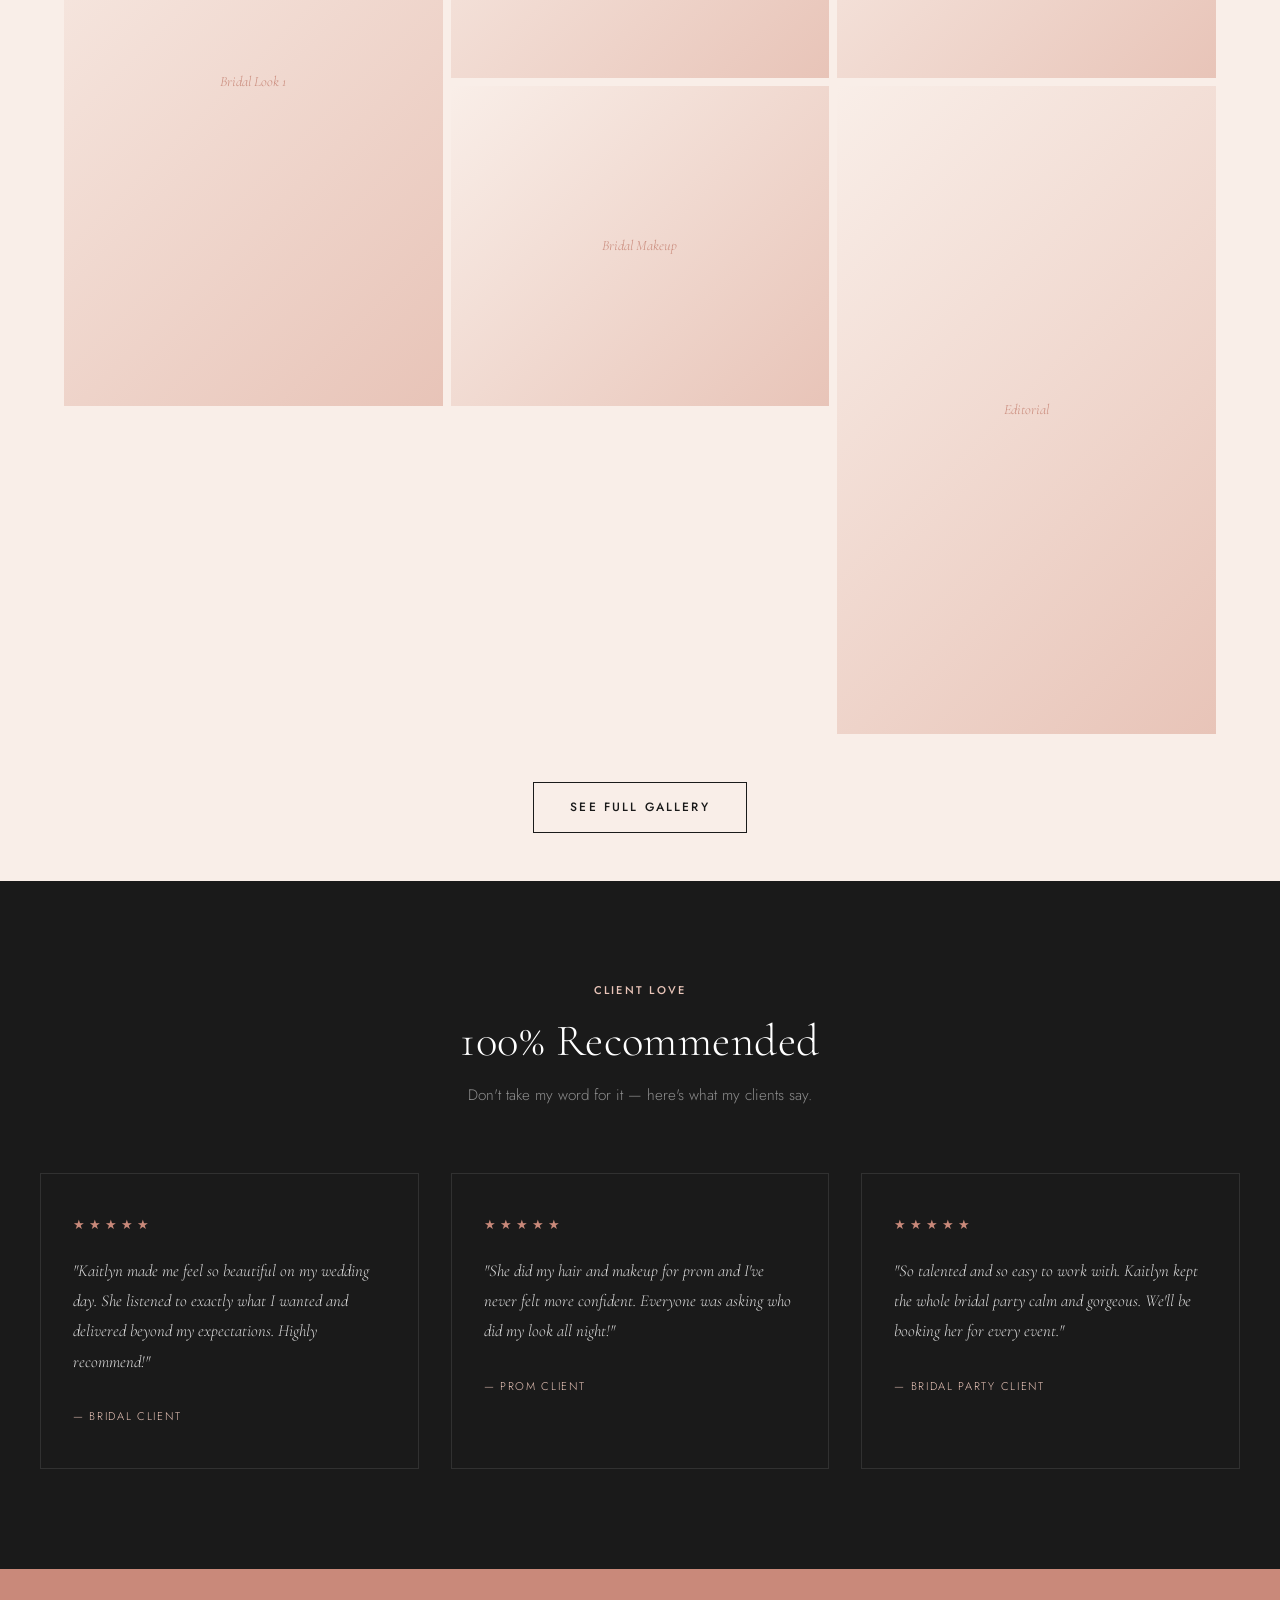
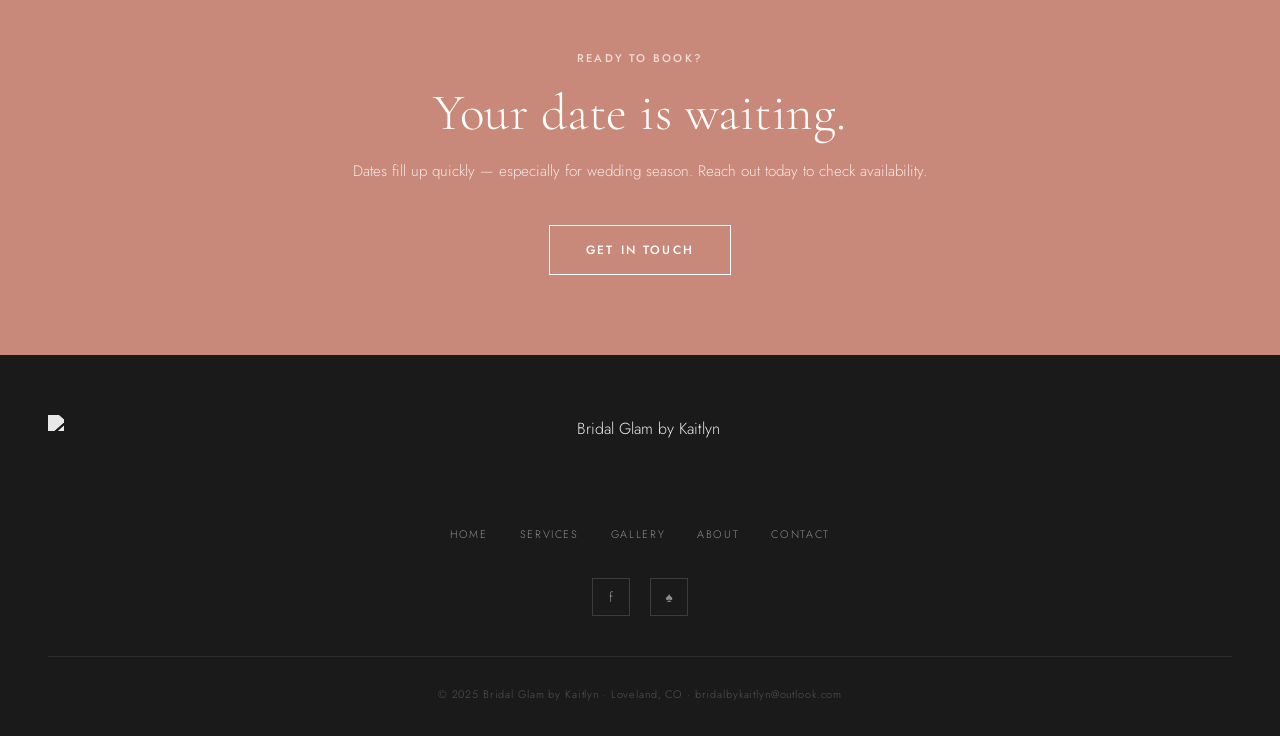
==== commit 5b3048c3: "Makeup & Hair" ====
--- a/index.html
+++ b/index.html
@@ -49,9 +49,9 @@
     </div>
     <div class="hero-content">
       <span class="eyebrow">Northern Colorado's Bridal Artist</span>
-      <div class="hero-script">Making you feel</div>
+      <div class="hero-script" data-text="home_hero_script">Making you feel</div>
       <h1>Beautifully<br><em>Yourself</em></h1>
-      <p>Hair and makeup artistry for your most unforgettable moments — weddings, prom, and every celebration in between.</p>
+      <p data-text="home_hero_body">Hair and makeup artistry for your most unforgettable moments — weddings, prom, and every celebration in between.</p>
       <div style="display:flex;gap:16px;flex-wrap:wrap;">
         <a href="pages/contact.html" class="btn btn-rose">Book Your Date</a>
         <a href="pages/gallery.html" class="btn">View Gallery</a>
@@ -63,7 +63,7 @@
         </div>
         <div class="hero-badge">
           <strong>Hair &amp;</strong>
-          <span>Makeup in One</span>
+          <strong>Makeup</strong><span> in One</span>
         </div>
         <div class="hero-badge">
           <strong>4</strong>
@@ -101,9 +101,9 @@
       </div>
       <div class="about-content">
         <span class="eyebrow">Meet Kaitlyn</span>
-        <h2>Your Hair &amp; Makeup Artist, All in One</h2>
-        <p>Hi, I'm Kaitlyn! I'm a bridal hairstylist and makeup artist based in Northern Colorado, passionate about helping every client feel their most confident and beautiful on their biggest day.</p>
-        <p>From ethereal bridal looks to bold prom glam, I bring a personalized touch to every appointment — because your look should feel like <em>you</em>, just elevated.</p>
+        <h2 data-text="home_about_headline">Your Hair &amp; Makeup Artist, All in One</h2>
+        <p data-text="home_about_body_1">Hi, I'm Kaitlyn! I'm a bridal hairstylist and makeup artist based in Northern Colorado, passionate about helping every client feel their most confident and beautiful on their biggest day.</p>
+        <p data-text="home_about_body_2">From ethereal bridal looks to bold prom glam, I bring a personalized touch to every appointment — because your look should feel like <em>you</em>, just elevated.</p>
         <div class="about-areas">
           <span class="area-tag">Loveland, CO</span>
           <span class="area-tag">Fort Collins, CO</span>
@@ -188,18 +188,18 @@
       <div class="testimonials-grid">
         <div class="testimonial-card">
           <div class="testimonial-stars">★★★★★</div>
-          <p>"Kaitlyn made me feel so beautiful on my wedding day. She listened to exactly what I wanted and delivered beyond my expectations. Highly recommend!"</p>
-          <span class="testimonial-author">— Bridal Client</span>
+          <p data-text="testimonial_1_text">"Kaitlyn made me feel so beautiful on my wedding day. She listened to exactly what I wanted and delivered beyond my expectations. Highly recommend!"</p>
+          <span class="testimonial-author" data-text="testimonial_1_author">— Bridal Client</span>
         </div>
         <div class="testimonial-card">
           <div class="testimonial-stars">★★★★★</div>
-          <p>"She did my hair and makeup for prom and I've never felt more confident. Everyone was asking who did my look all night!"</p>
-          <span class="testimonial-author">— Prom Client</span>
+          <p data-text="testimonial_2_text">"She did my hair and makeup for prom and I've never felt more confident. Everyone was asking who did my look all night!"</p>
+          <span class="testimonial-author" data-text="testimonial_2_author">— Prom Client</span>
         </div>
         <div class="testimonial-card">
           <div class="testimonial-stars">★★★★★</div>
-          <p>"So talented and so easy to work with. Kaitlyn kept the whole bridal party calm and gorgeous. We'll be booking her for every event."</p>
-          <span class="testimonial-author">— Bridal Party Client</span>
+          <p data-text="testimonial_3_text">"So talented and so easy to work with. Kaitlyn kept the whole bridal party calm and gorgeous. We'll be booking her for every event."</p>
+          <span class="testimonial-author" data-text="testimonial_3_author">— Bridal Party Client</span>
         </div>
       </div>
     </div>
@@ -242,6 +242,7 @@
     const _ABOUTME = '14P6jz4Dkh1AahYhZRw62655lzQelnGNH';
     loadPhotoByRef('home_hero',  _ABOUTME, 'hero-photo-img',  'hero-photo-placeholder',  1600);
     loadPhotoByRef('home_strip', _ABOUTME, 'about-photo-img', 'about-photo-placeholder', 1200);
+    loadTextContent();
   </script>
 </body>
 </html>
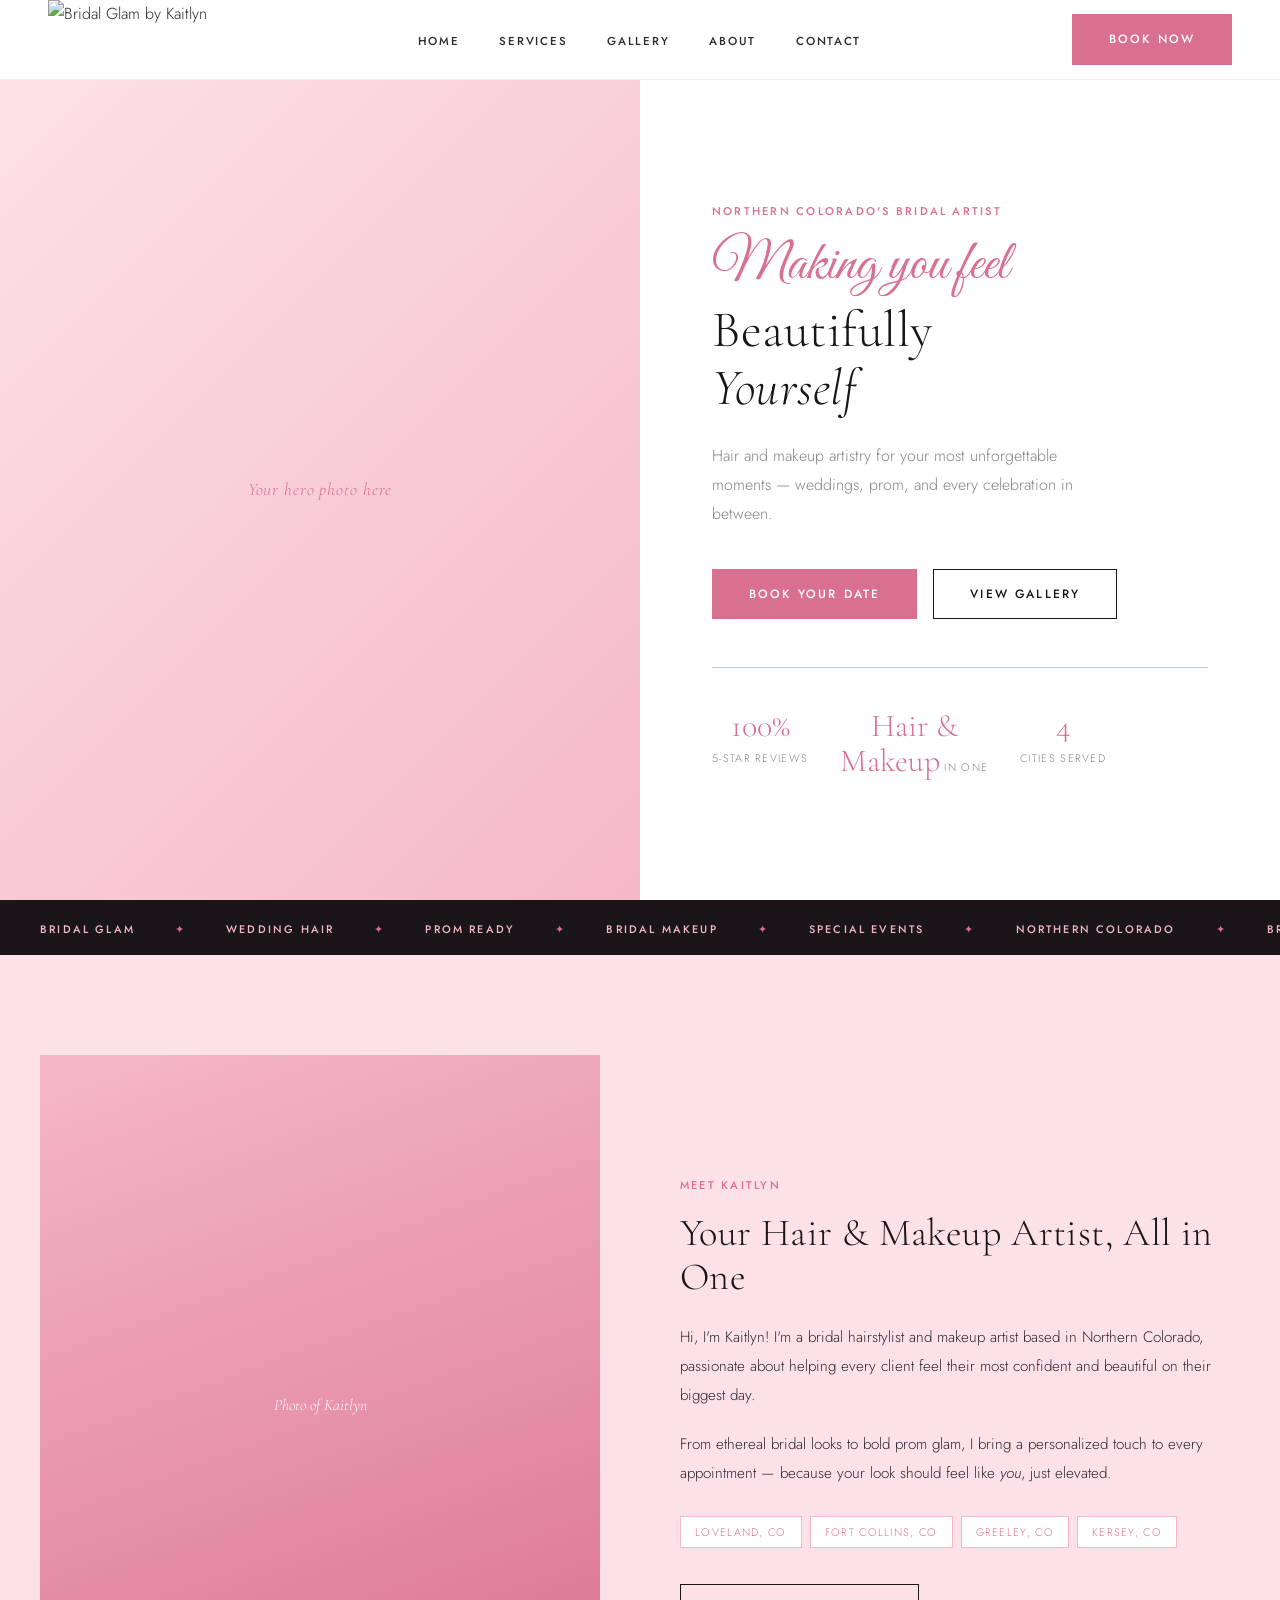
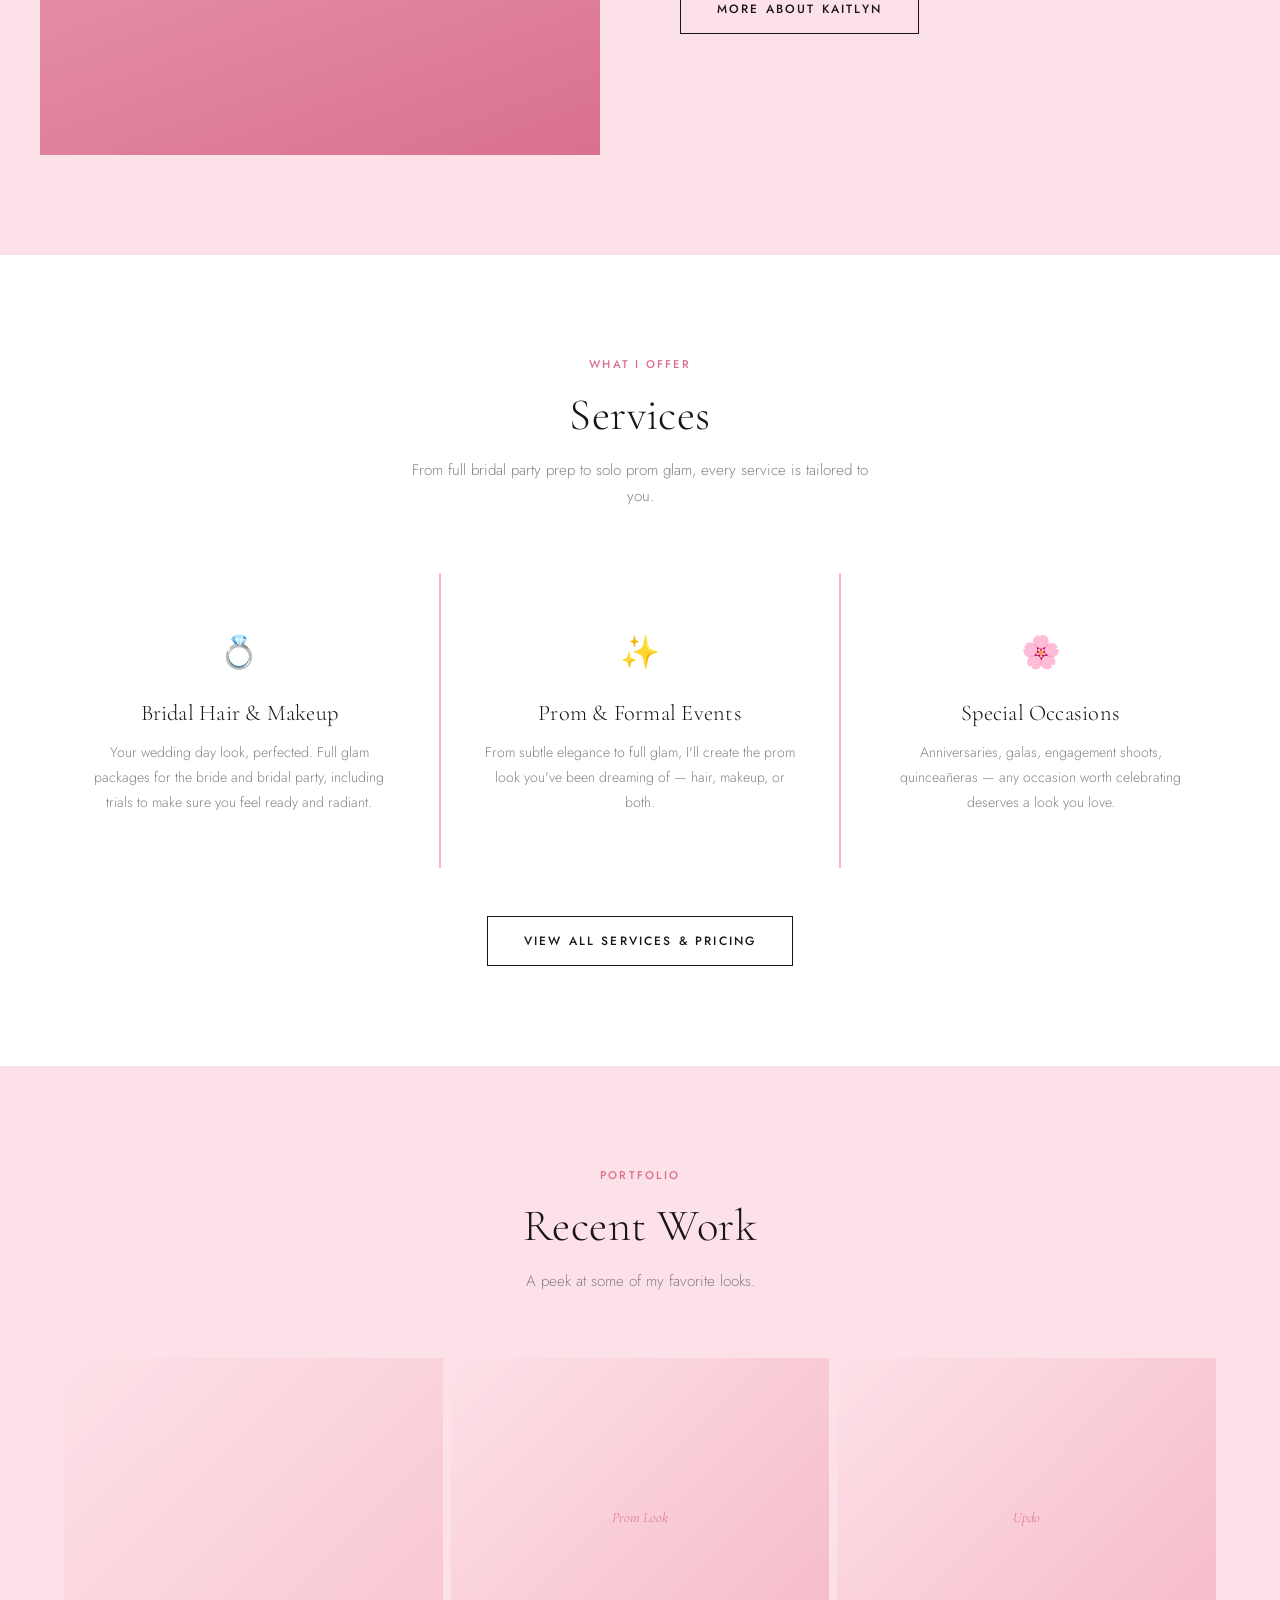
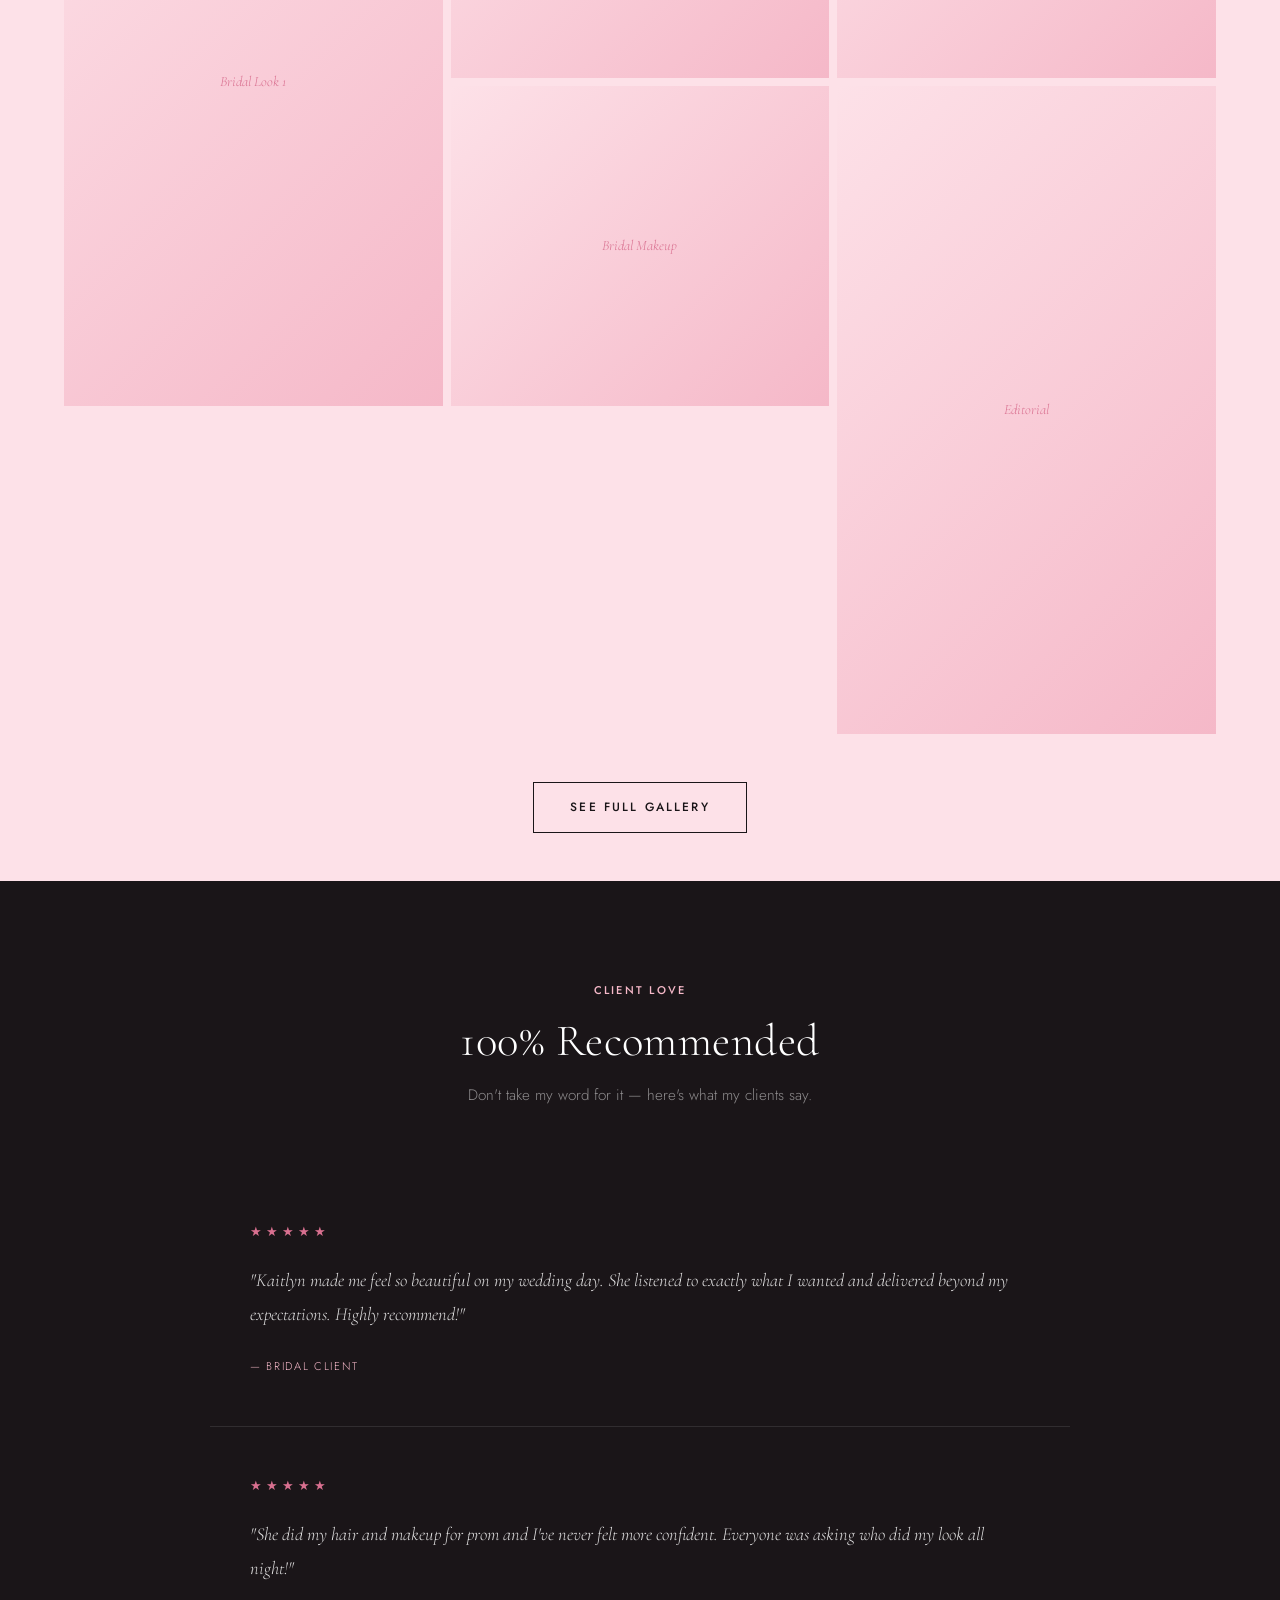
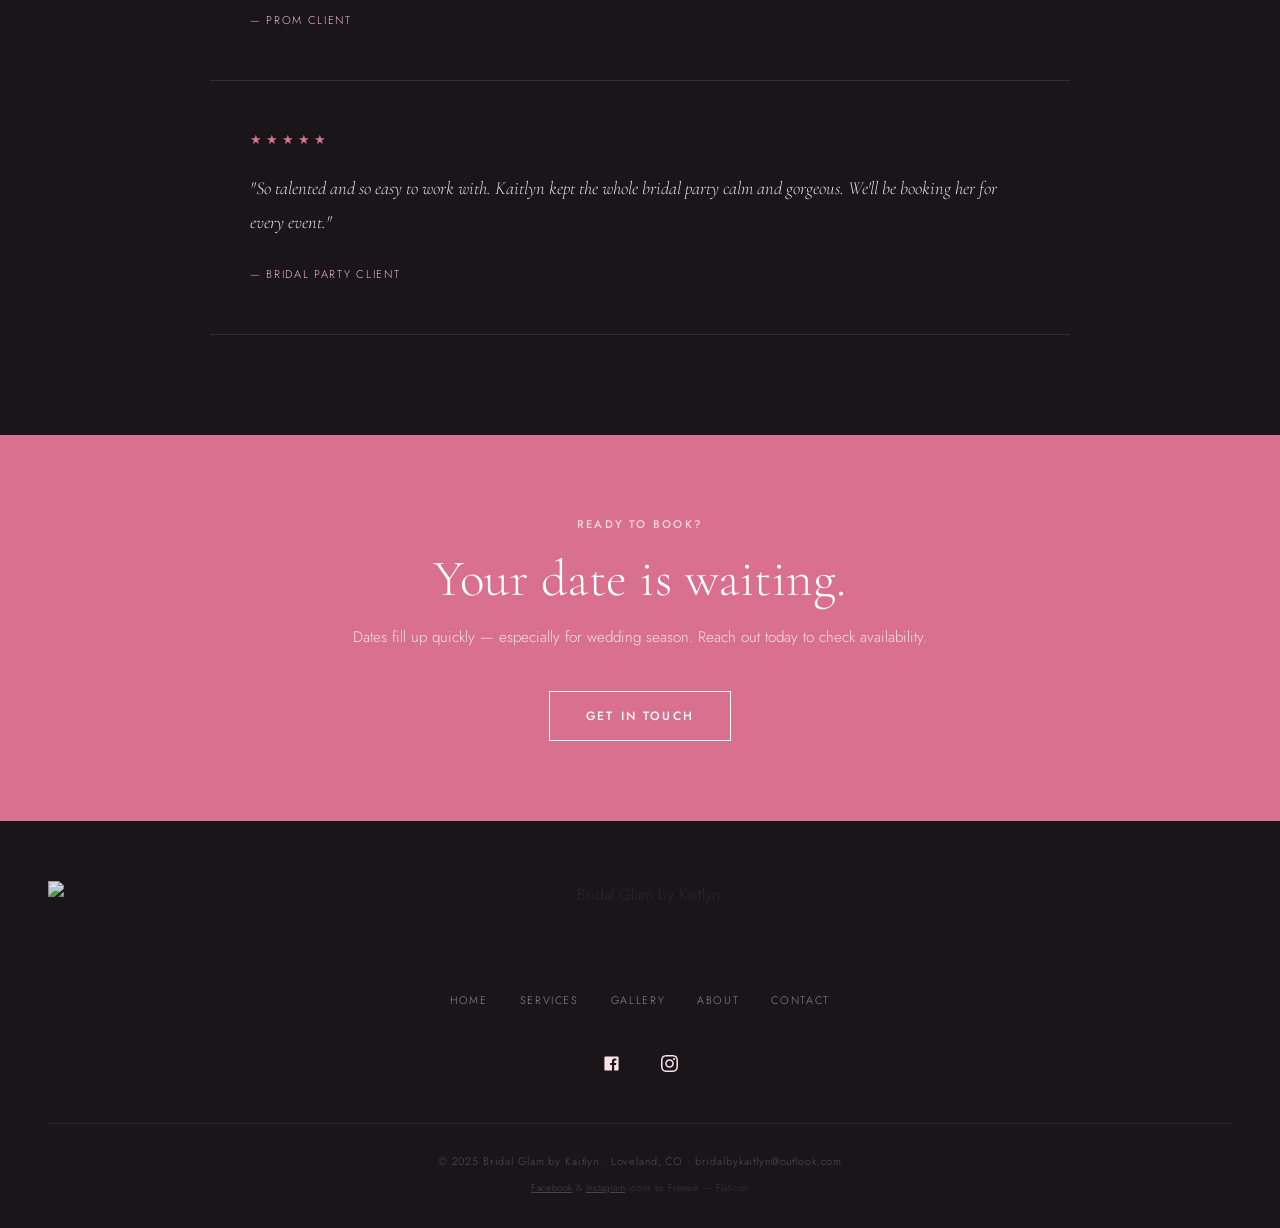
==== commit 3449b58b: "color updates" ====
--- a/index.html
+++ b/index.html
@@ -63,7 +63,7 @@
         </div>
         <div class="hero-badge">
           <strong>Hair &amp;</strong>
-          <strong>Makeup</strong><span> in One</span>
+          <div class="badge-inline"><strong>Makeup</strong><span> in One</span></div>
         </div>
         <div class="hero-badge">
           <strong>4</strong>
@@ -226,10 +226,11 @@
       <li><a href="pages/contact.html">Contact</a></li>
     </ul>
     <div class="footer-social">
-      <a href="https://www.facebook.com/share/195ZhncpV3/" target="_blank" rel="noopener" aria-label="Facebook">f</a>
-      <a href="https://www.instagram.com/bridalbykaitlyn" target="_blank" rel="noopener" aria-label="Instagram">&#9824;</a>
+      <a href="https://www.facebook.com/share/195ZhncpV3/" target="_blank" rel="noopener" aria-label="Facebook"><svg xmlns="http://www.w3.org/2000/svg" viewBox="0 0 24 24" fill="currentColor"><path d="M20.9 2H3.1A1.1 1.1 0 002 3.1v17.8A1.1 1.1 0 003.1 22h9.58v-7.75h-2.6v-3h2.6V9a3.64 3.64 0 013.88-4 20.26 20.26 0 012.33.12v2.7H17.3c-1.26 0-1.5.6-1.5 1.47v1.93h3l-.39 3H15.8V22h5.1a1.1 1.1 0 001.1-1.1V3.1A1.1 1.1 0 0020.9 2z"/></svg></a>
+      <a href="https://www.instagram.com/bridalbykaitlyn" target="_blank" rel="noopener" aria-label="Instagram"><svg xmlns="http://www.w3.org/2000/svg" viewBox="0 0 24 24" fill="currentColor"><path d="M12 2.163c3.204 0 3.584.012 4.85.07 3.252.148 4.771 1.691 4.919 4.919.058 1.265.069 1.645.069 4.849 0 3.205-.012 3.584-.069 4.849-.149 3.225-1.664 4.771-4.919 4.919-1.266.058-1.644.07-4.85.07-3.204 0-3.584-.012-4.849-.07-3.26-.149-4.771-1.699-4.919-4.92-.058-1.265-.07-1.644-.07-4.849 0-3.204.013-3.583.07-4.849.149-3.227 1.664-4.771 4.919-4.919 1.266-.057 1.645-.069 4.849-.069zm0-2.163c-3.259 0-3.667.014-4.947.072-4.358.2-6.78 2.618-6.98 6.98-.059 1.281-.073 1.689-.073 4.948 0 3.259.014 3.668.072 4.948.2 4.358 2.618 6.78 6.98 6.98 1.281.058 1.689.072 4.948.072 3.259 0 3.668-.014 4.948-.072 4.354-.2 6.782-2.618 6.979-6.98.059-1.28.073-1.689.073-4.948 0-3.259-.014-3.667-.072-4.947-.196-4.354-2.617-6.78-6.979-6.98-1.281-.059-1.69-.073-4.949-.073zm0 5.838c-3.403 0-6.162 2.759-6.162 6.162s2.759 6.163 6.162 6.163 6.162-2.759 6.162-6.163c0-3.403-2.759-6.162-6.162-6.162zm0 10.162c-2.209 0-4-1.79-4-4 0-2.209 1.791-4 4-4s4 1.791 4 4c0 2.21-1.791 4-4 4zm6.406-11.845c-.796 0-1.441.645-1.441 1.44s.645 1.44 1.441 1.44c.795 0 1.439-.645 1.439-1.44s-.644-1.44-1.439-1.44z"/></svg></a>
     </div>
     <p class="footer-copy">© 2025 Bridal Glam by Kaitlyn · Loveland, CO · bridalbykaitlyn@outlook.com</p>
+    <p class="footer-attribution"><a href="https://www.flaticon.com/free-icons/facebook" title="facebook icons">Facebook</a> &amp; <a href="https://www.flaticon.com/free-icons/instagram" title="instagram icons">Instagram</a> icons by Freepik — Flaticon</p>
   </footer>
 
   <div class="lightbox" id="lightbox">
--- a/css/styles.css
+++ b/css/styles.css
@@ -8,14 +8,14 @@
 
 :root {
   --white:       #FFFFFF;
-  --blush:       #F9EEE8;
-  --rose:        #E8C4B8;
-  --dusty-rose:  #C9897A;
-  --dark-rose:   #9E5E52;
-  --black:       #1A1A1A;
-  --soft-black:  #2E2E2E;
-  --mid-gray:    #888888;
-  --light-gray:  #F4F4F4;
+  --blush:       #FDE1E8;
+  --rose:        #F5B8C8;
+  --dusty-rose:  #D97090;
+  --dark-rose:   #A0485F;
+  --black:       #1A1518;
+  --soft-black:  #2E2830;
+  --mid-gray:    #8A8186;
+  --light-gray:  #F7EEF1;
 
   --font-display: 'Cormorant Garamond', Georgia, serif;
   --font-script:  'Great Vibes', cursive;
@@ -255,6 +255,7 @@
   font-family: var(--font-display);
   font-size: 2rem;
   font-weight: 300;
+  line-height: 1.1;
   color: var(--dusty-rose);
 }
 .hero-badge span {
@@ -262,6 +263,15 @@
   letter-spacing: 0.12em;
   text-transform: uppercase;
   color: var(--mid-gray);
+}
+.badge-inline {
+  display: flex;
+  align-items: baseline;
+  justify-content: center;
+  gap: 4px;
+}
+.badge-inline strong {
+  display: inline;
 }
 
 /* ── MARQUEE ── */
@@ -458,13 +468,14 @@
 .testimonials .section-header h2 { color: var(--white); }
 .testimonials .section-header .eyebrow { color: var(--rose); }
 .testimonials-grid {
-  display: grid;
-  grid-template-columns: repeat(3, 1fr);
-  gap: 32px;
+  display: flex;
+  flex-direction: column;
+  max-width: 860px;
+  margin: 0 auto;
 }
 .testimonial-card {
-  border: 1px solid rgba(255,255,255,0.1);
-  padding: 40px 32px;
+  border-bottom: 1px solid rgba(255,255,255,0.1);
+  padding: 48px 40px;
 }
 .testimonial-stars {
   color: var(--dusty-rose);
@@ -475,10 +486,10 @@
 .testimonial-card p {
   font-family: var(--font-display);
   font-style: italic;
-  font-size: 1.05rem;
+  font-size: 1.15rem;
   color: rgba(255,255,255,0.85);
-  line-height: 1.8;
-  margin-bottom: 24px;
+  line-height: 1.85;
+  margin-bottom: 20px;
 }
 .testimonial-author {
   font-size: 0.7rem;
@@ -569,7 +580,7 @@
   padding: 60px 48px 32px;
   text-align: center;
 }
-.footer-logo img { height: 80px; margin: 0 auto 24px; filter: brightness(0) invert(1); opacity: 0.9; }
+.footer-logo img { height: 80px; margin: 0 auto 24px; opacity: 0.9; }
 .footer-links {
   display: flex;
   justify-content: center;
@@ -592,13 +603,12 @@
 }
 .footer-social a {
   width: 38px; height: 38px;
-  border: 1px solid rgba(255,255,255,0.15);
   display: flex; align-items: center; justify-content: center;
-  color: rgba(255,255,255,0.5);
-  font-size: 0.85rem;
-  transition: border-color 0.2s, color 0.2s;
-}
-.footer-social a:hover { border-color: var(--rose); color: var(--rose); }
+  color: #fde1e8;
+  transition: color 0.2s;
+}
+.footer-social a svg { width: 17px; height: 17px; }
+.footer-social a:hover { color: #fff; }
 .footer-copy {
   font-size: 0.68rem;
   letter-spacing: 0.08em;
@@ -606,6 +616,13 @@
   border-top: 1px solid rgba(255,255,255,0.08);
   padding-top: 28px;
 }
+.footer-attribution {
+  font-size: 0.6rem;
+  letter-spacing: 0.04em;
+  color: rgba(255,255,255,0.15);
+  margin-top: 10px;
+}
+.footer-attribution a { color: rgba(255,255,255,0.2); text-decoration: underline; }
 
 /* ── LIGHTBOX ── */
 .lightbox {
@@ -649,7 +666,6 @@
   .hero-content { padding: 60px 40px; }
   .about-strip-inner { grid-template-columns: 1fr; gap: 48px; }
   .services-grid { grid-template-columns: 1fr 1fr; }
-  .testimonials-grid { grid-template-columns: 1fr 1fr; }
   .contact-grid { grid-template-columns: 1fr; gap: 48px; }
   .gallery-grid { grid-template-columns: 1fr 1fr; }
 }
@@ -660,7 +676,6 @@
   .nav-links, .nav-book { display: none; }
   .hamburger { display: flex; }
   .services-grid { grid-template-columns: 1fr; }
-  .testimonials-grid { grid-template-columns: 1fr; }
   .form-row { grid-template-columns: 1fr; }
   .gallery-grid { grid-template-columns: 1fr 1fr; grid-auto-rows: 200px; }
   .gallery-item.tall { grid-row: span 1; }
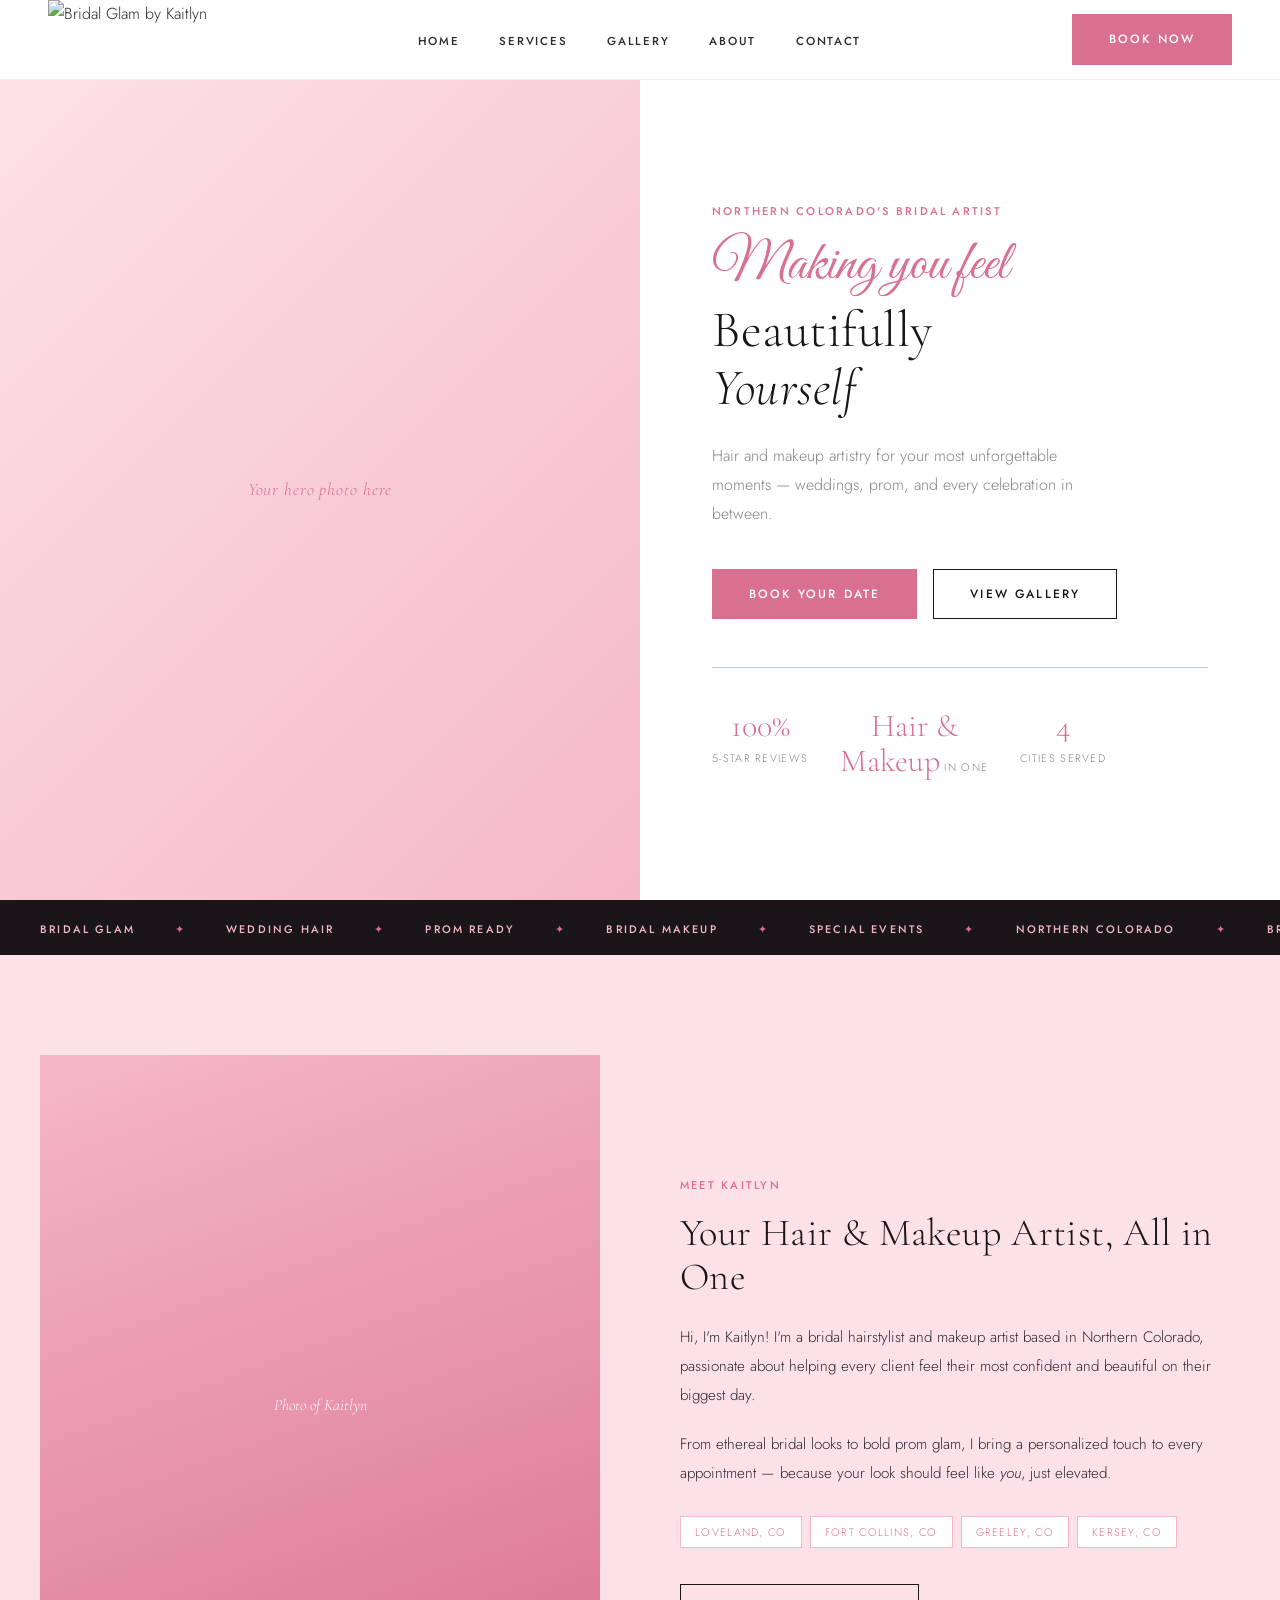
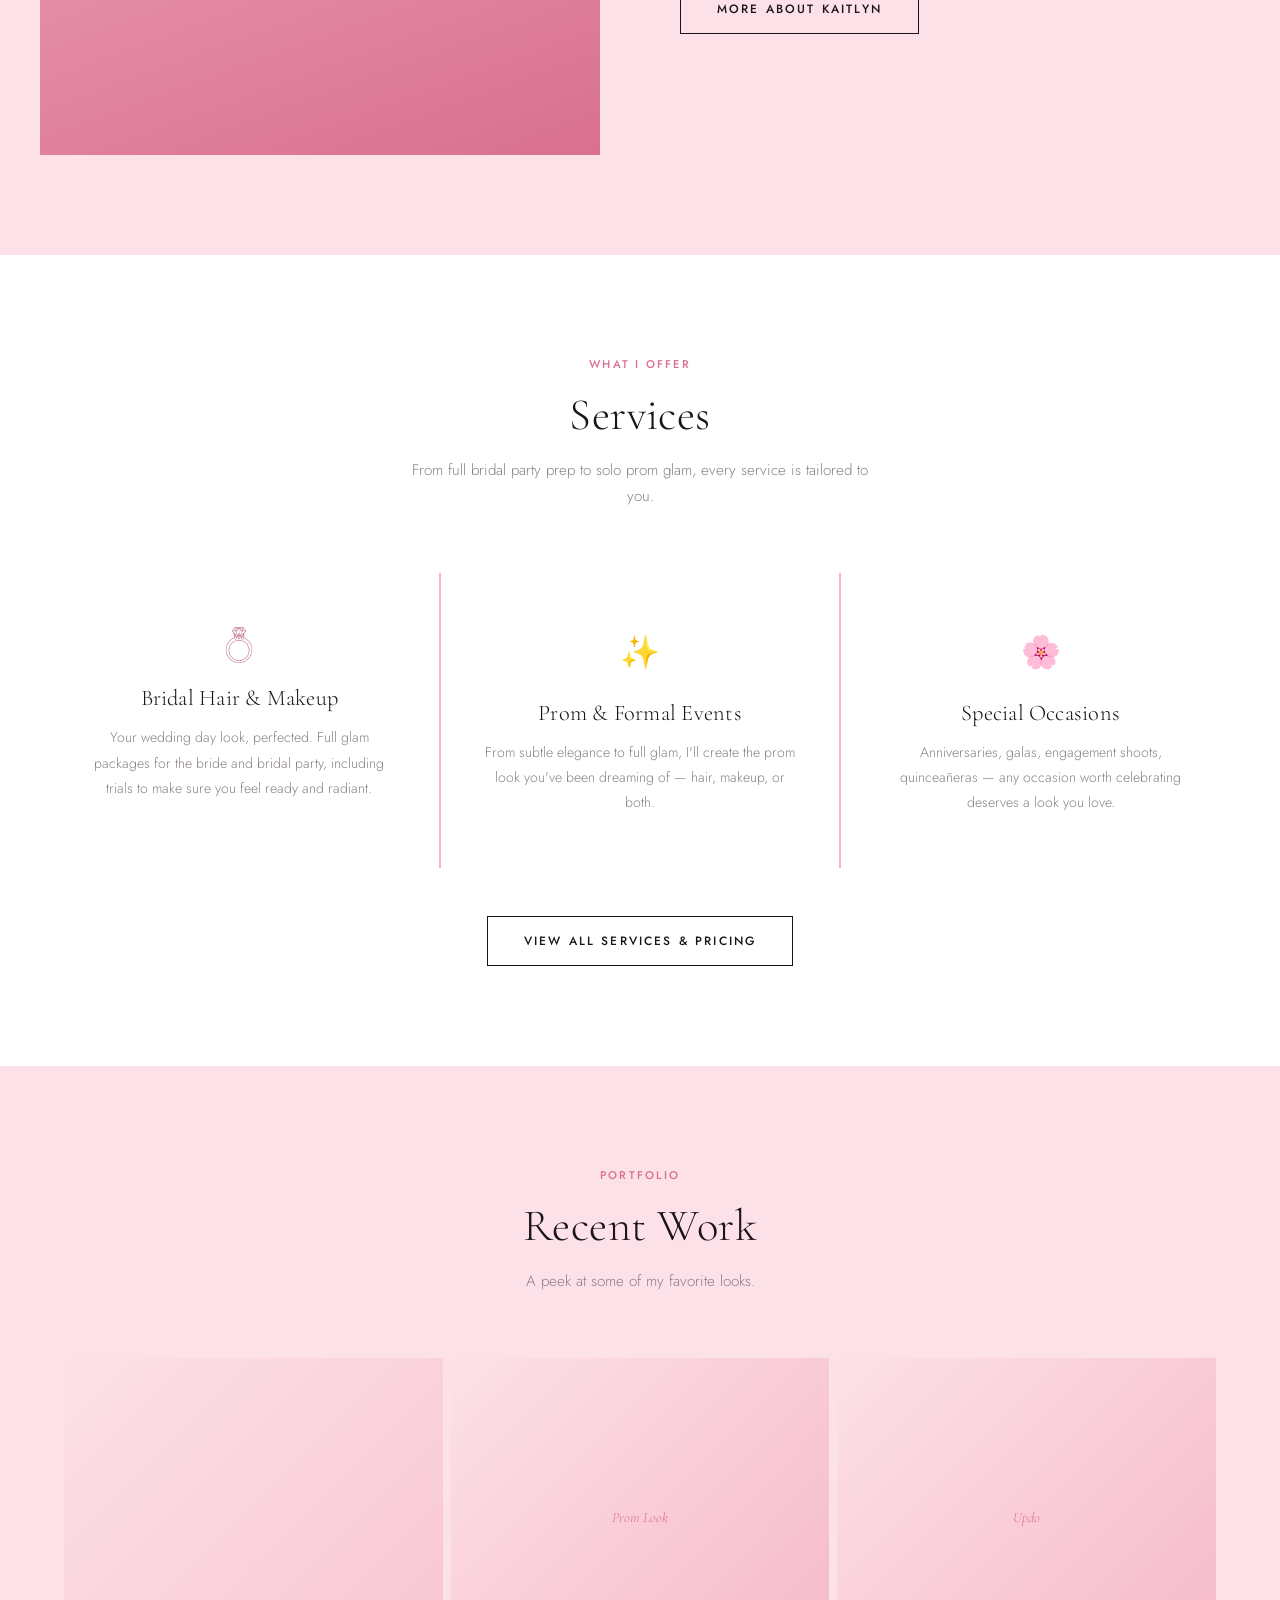
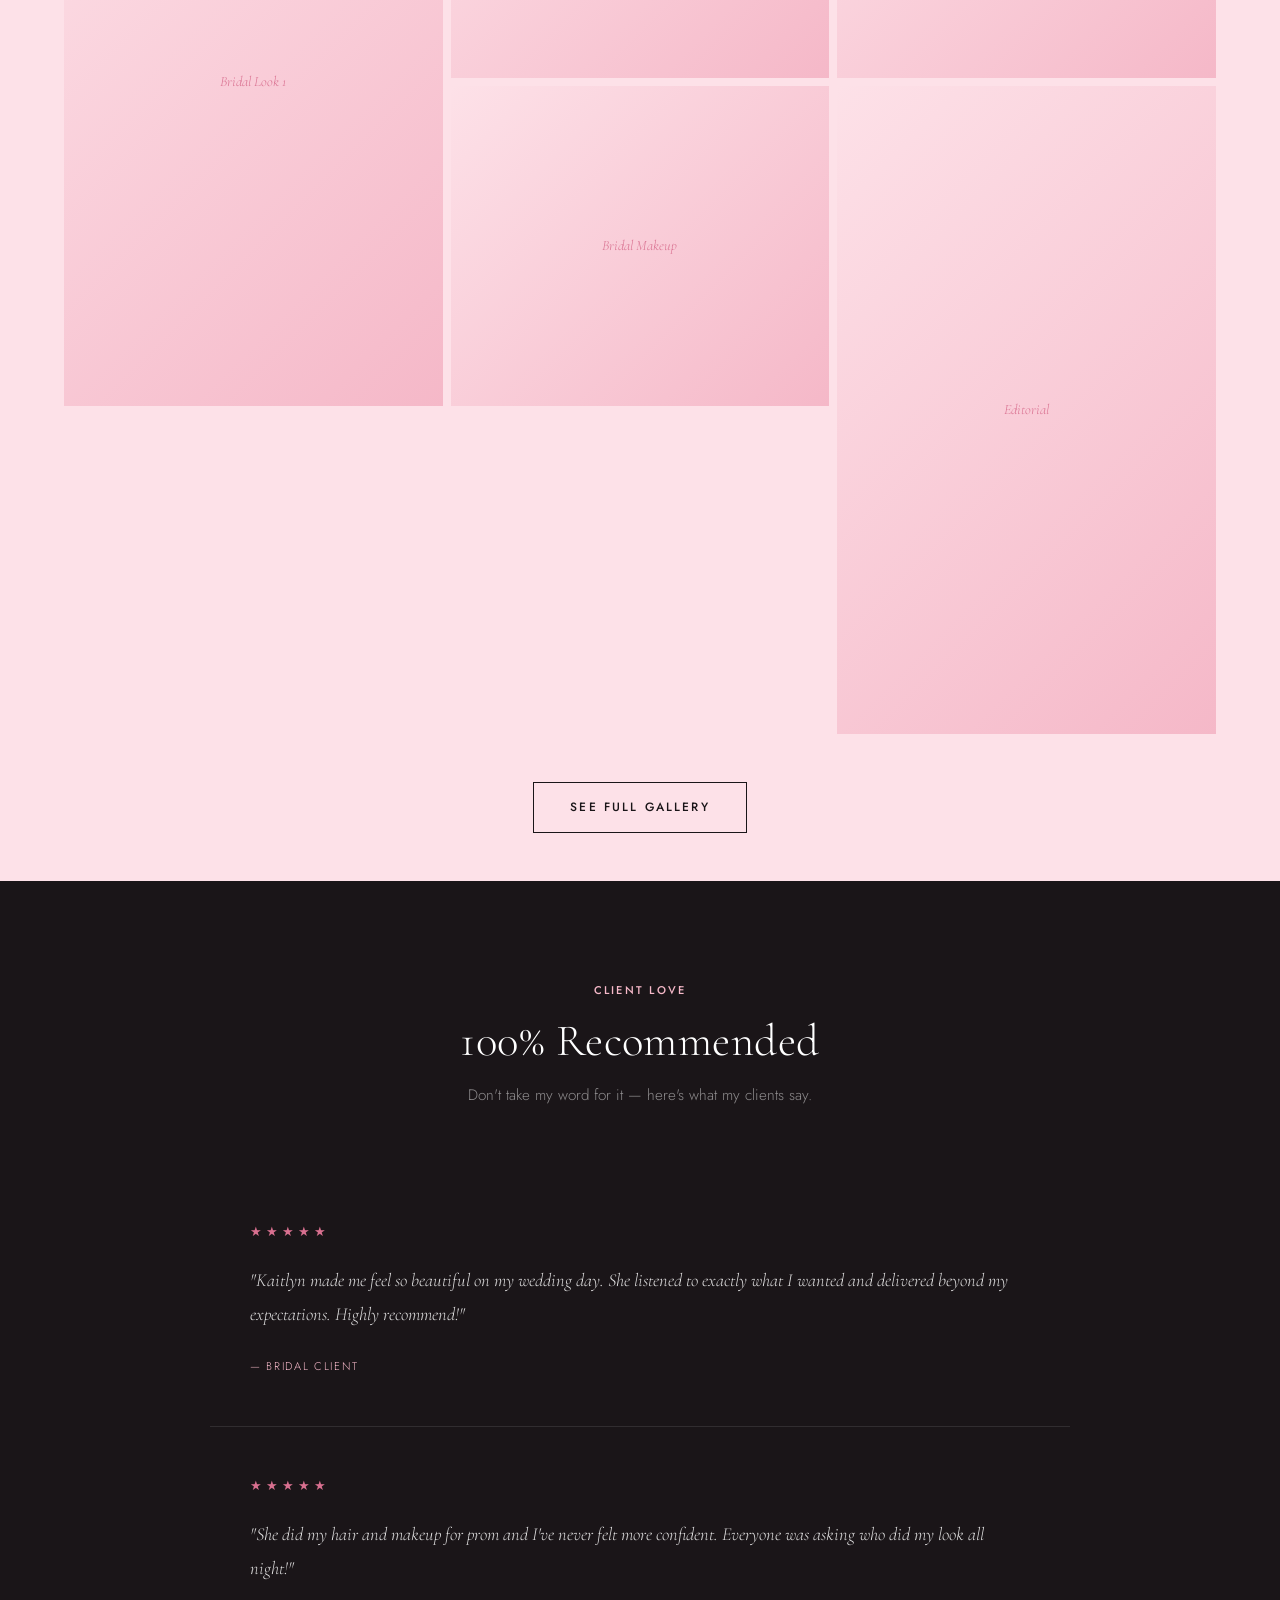
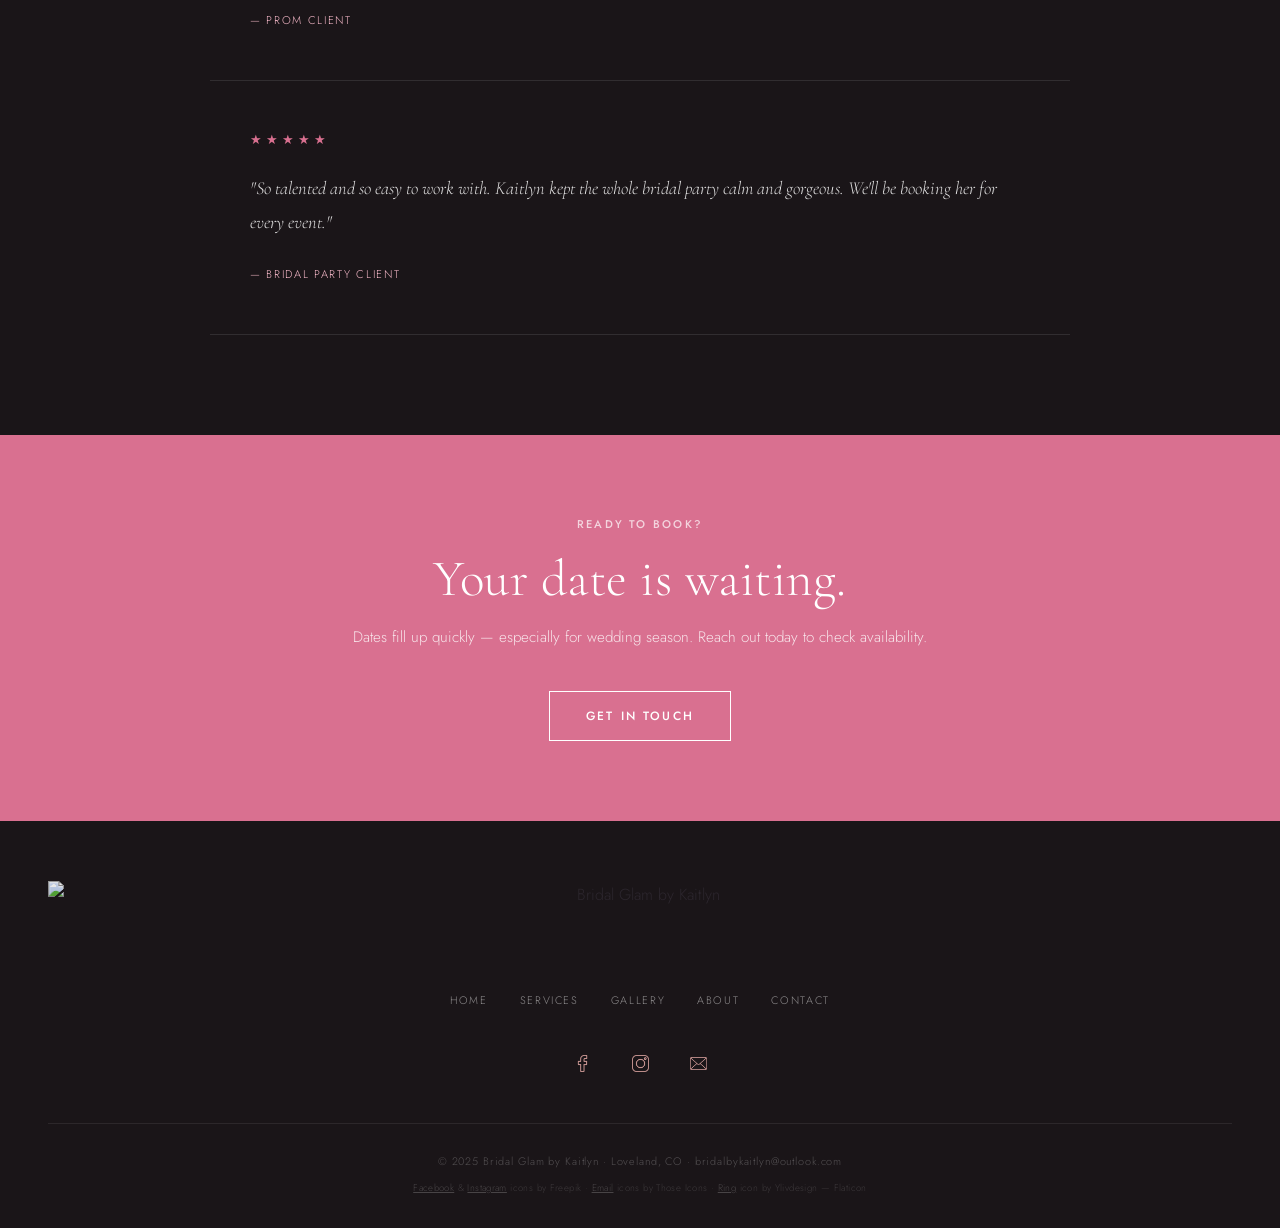
==== commit 283837d6: "icon updates" ====
--- a/index.html
+++ b/index.html
@@ -125,7 +125,7 @@
       </div>
       <div class="services-grid">
         <div class="service-card">
-          <span class="service-icon">💍</span>
+          <span class="service-icon"><img src="images/ring.png" alt="Diamond ring" /></span>
           <h3>Bridal Hair &amp; Makeup</h3>
           <p>Your wedding day look, perfected. Full glam packages for the bride and bridal party, including trials to make sure you feel ready and radiant.</p>
         </div>
@@ -226,11 +226,12 @@
       <li><a href="pages/contact.html">Contact</a></li>
     </ul>
     <div class="footer-social">
-      <a href="https://www.facebook.com/share/195ZhncpV3/" target="_blank" rel="noopener" aria-label="Facebook"><svg xmlns="http://www.w3.org/2000/svg" viewBox="0 0 24 24" fill="currentColor"><path d="M20.9 2H3.1A1.1 1.1 0 002 3.1v17.8A1.1 1.1 0 003.1 22h9.58v-7.75h-2.6v-3h2.6V9a3.64 3.64 0 013.88-4 20.26 20.26 0 012.33.12v2.7H17.3c-1.26 0-1.5.6-1.5 1.47v1.93h3l-.39 3H15.8V22h5.1a1.1 1.1 0 001.1-1.1V3.1A1.1 1.1 0 0020.9 2z"/></svg></a>
-      <a href="https://www.instagram.com/bridalbykaitlyn" target="_blank" rel="noopener" aria-label="Instagram"><svg xmlns="http://www.w3.org/2000/svg" viewBox="0 0 24 24" fill="currentColor"><path d="M12 2.163c3.204 0 3.584.012 4.85.07 3.252.148 4.771 1.691 4.919 4.919.058 1.265.069 1.645.069 4.849 0 3.205-.012 3.584-.069 4.849-.149 3.225-1.664 4.771-4.919 4.919-1.266.058-1.644.07-4.85.07-3.204 0-3.584-.012-4.849-.07-3.26-.149-4.771-1.699-4.919-4.92-.058-1.265-.07-1.644-.07-4.849 0-3.204.013-3.583.07-4.849.149-3.227 1.664-4.771 4.919-4.919 1.266-.057 1.645-.069 4.849-.069zm0-2.163c-3.259 0-3.667.014-4.947.072-4.358.2-6.78 2.618-6.98 6.98-.059 1.281-.073 1.689-.073 4.948 0 3.259.014 3.668.072 4.948.2 4.358 2.618 6.78 6.98 6.98 1.281.058 1.689.072 4.948.072 3.259 0 3.668-.014 4.948-.072 4.354-.2 6.782-2.618 6.979-6.98.059-1.28.073-1.689.073-4.948 0-3.259-.014-3.667-.072-4.947-.196-4.354-2.617-6.78-6.979-6.98-1.281-.059-1.69-.073-4.949-.073zm0 5.838c-3.403 0-6.162 2.759-6.162 6.162s2.759 6.163 6.162 6.163 6.162-2.759 6.162-6.163c0-3.403-2.759-6.162-6.162-6.162zm0 10.162c-2.209 0-4-1.79-4-4 0-2.209 1.791-4 4-4s4 1.791 4 4c0 2.21-1.791 4-4 4zm6.406-11.845c-.796 0-1.441.645-1.441 1.44s.645 1.44 1.441 1.44c.795 0 1.439-.645 1.439-1.44s-.644-1.44-1.439-1.44z"/></svg></a>
+      <a href="https://www.facebook.com/share/195ZhncpV3/" target="_blank" rel="noopener" aria-label="Facebook"><img src="images/facebook.png" alt="Facebook" /></a>
+      <a href="https://www.instagram.com/bridalbykaitlyn" target="_blank" rel="noopener" aria-label="Instagram"><img src="images/instagram.png" alt="Instagram" /></a>
+      <a href="mailto:bridalbykaitlyn@outlook.com" aria-label="Email"><img src="images/envelope.png" alt="Email" /></a>
     </div>
     <p class="footer-copy">© 2025 Bridal Glam by Kaitlyn · Loveland, CO · bridalbykaitlyn@outlook.com</p>
-    <p class="footer-attribution"><a href="https://www.flaticon.com/free-icons/facebook" title="facebook icons">Facebook</a> &amp; <a href="https://www.flaticon.com/free-icons/instagram" title="instagram icons">Instagram</a> icons by Freepik — Flaticon</p>
+    <p class="footer-attribution"><a href="https://www.flaticon.com/free-icons/facebook" title="facebook icons">Facebook</a> &amp; <a href="https://www.flaticon.com/free-icons/instagram" title="instagram icons">Instagram</a> icons by Freepik · <a href="https://www.flaticon.com/free-icons/email" title="email icons">Email</a> icons by Those Icons · <a href="https://www.flaticon.com/free-icons/accessory" title="accessory icons">Ring</a> icon by Ylivdesign — Flaticon</p>
   </footer>
 
   <div class="lightbox" id="lightbox">
--- a/css/styles.css
+++ b/css/styles.css
@@ -410,6 +410,18 @@
   margin-bottom: 20px;
   display: block;
 }
+.service-icon svg {
+  width: 2.5rem;
+  height: 2.5rem;
+  color: var(--dusty-rose);
+}
+.service-icon img {
+  width: 2.5rem;
+  height: 2.5rem;
+  display: block;
+  margin: 0 auto;
+  filter: invert(52%) sepia(30%) saturate(500%) hue-rotate(295deg) brightness(95%);
+}
 .service-card h3 {
   font-size: 1.4rem;
   margin-bottom: 14px;
@@ -519,16 +531,20 @@
 .contact-details { display: flex; flex-direction: column; gap: 20px; }
 .contact-detail {
   display: flex;
-  align-items: flex-start;
+  align-items: center;
   gap: 14px;
 }
 .contact-detail-icon {
   width: 36px; height: 36px;
-  border: 1px solid var(--rose);
   display: flex; align-items: center; justify-content: center;
   font-size: 0.9rem;
   flex-shrink: 0;
-  margin-top: 2px;
+}
+.contact-detail-icon svg { width: 17px; height: 17px; }
+.contact-detail-icon img { width: 17px; height: 17px; display: block; }
+.contact-social-icon { color: var(--dark-rose); }
+.contact-social-icon img {
+  filter: brightness(0) saturate(100%) invert(28%) sepia(50%) saturate(700%) hue-rotate(305deg) brightness(90%);
 }
 .contact-detail-text strong {
   display: block;
@@ -608,7 +624,13 @@
   transition: color 0.2s;
 }
 .footer-social a svg { width: 17px; height: 17px; }
+.footer-social a img {
+  width: 17px; height: 17px;
+  filter: brightness(0) saturate(100%) invert(63%) sepia(15%) saturate(600%) hue-rotate(315deg) brightness(95%);
+  transition: filter 0.2s;
+}
 .footer-social a:hover { color: #fff; }
+.footer-social a:hover img { filter: brightness(0) invert(1); }
 .footer-copy {
   font-size: 0.68rem;
   letter-spacing: 0.08em;
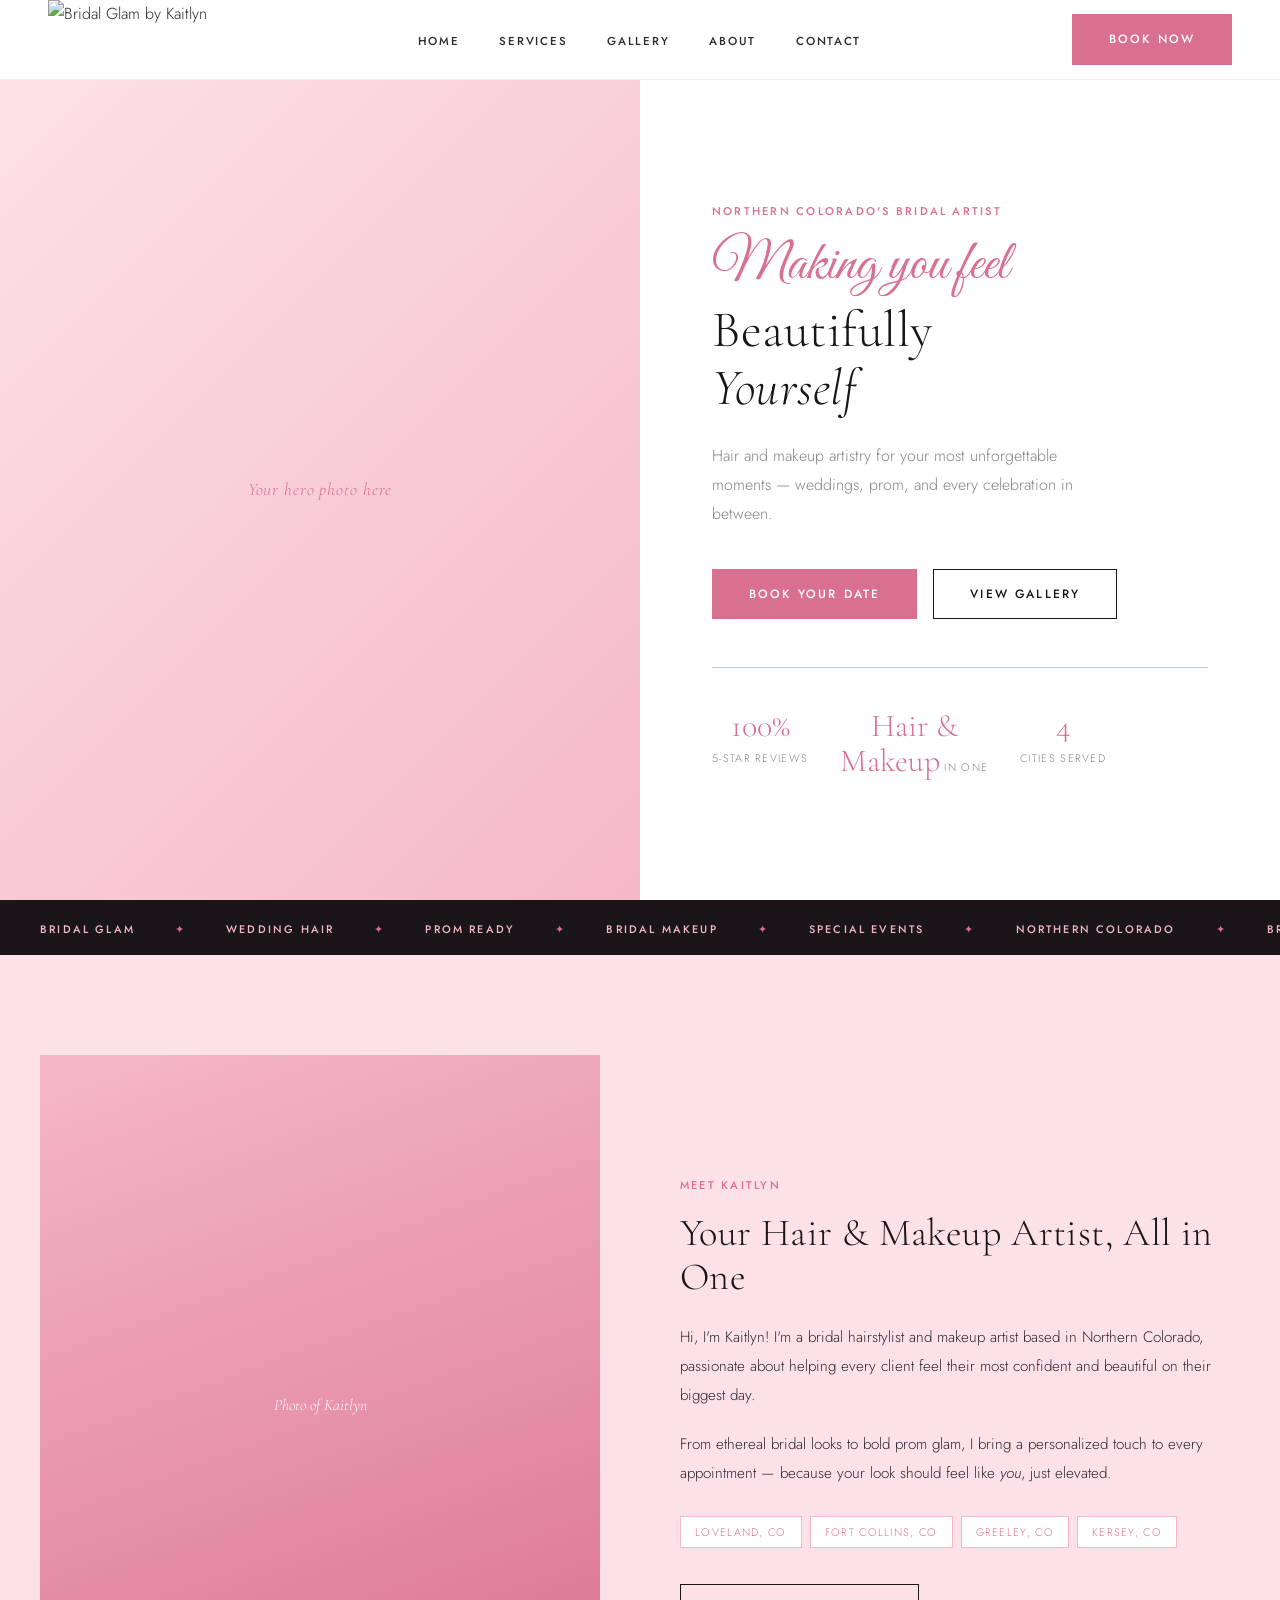
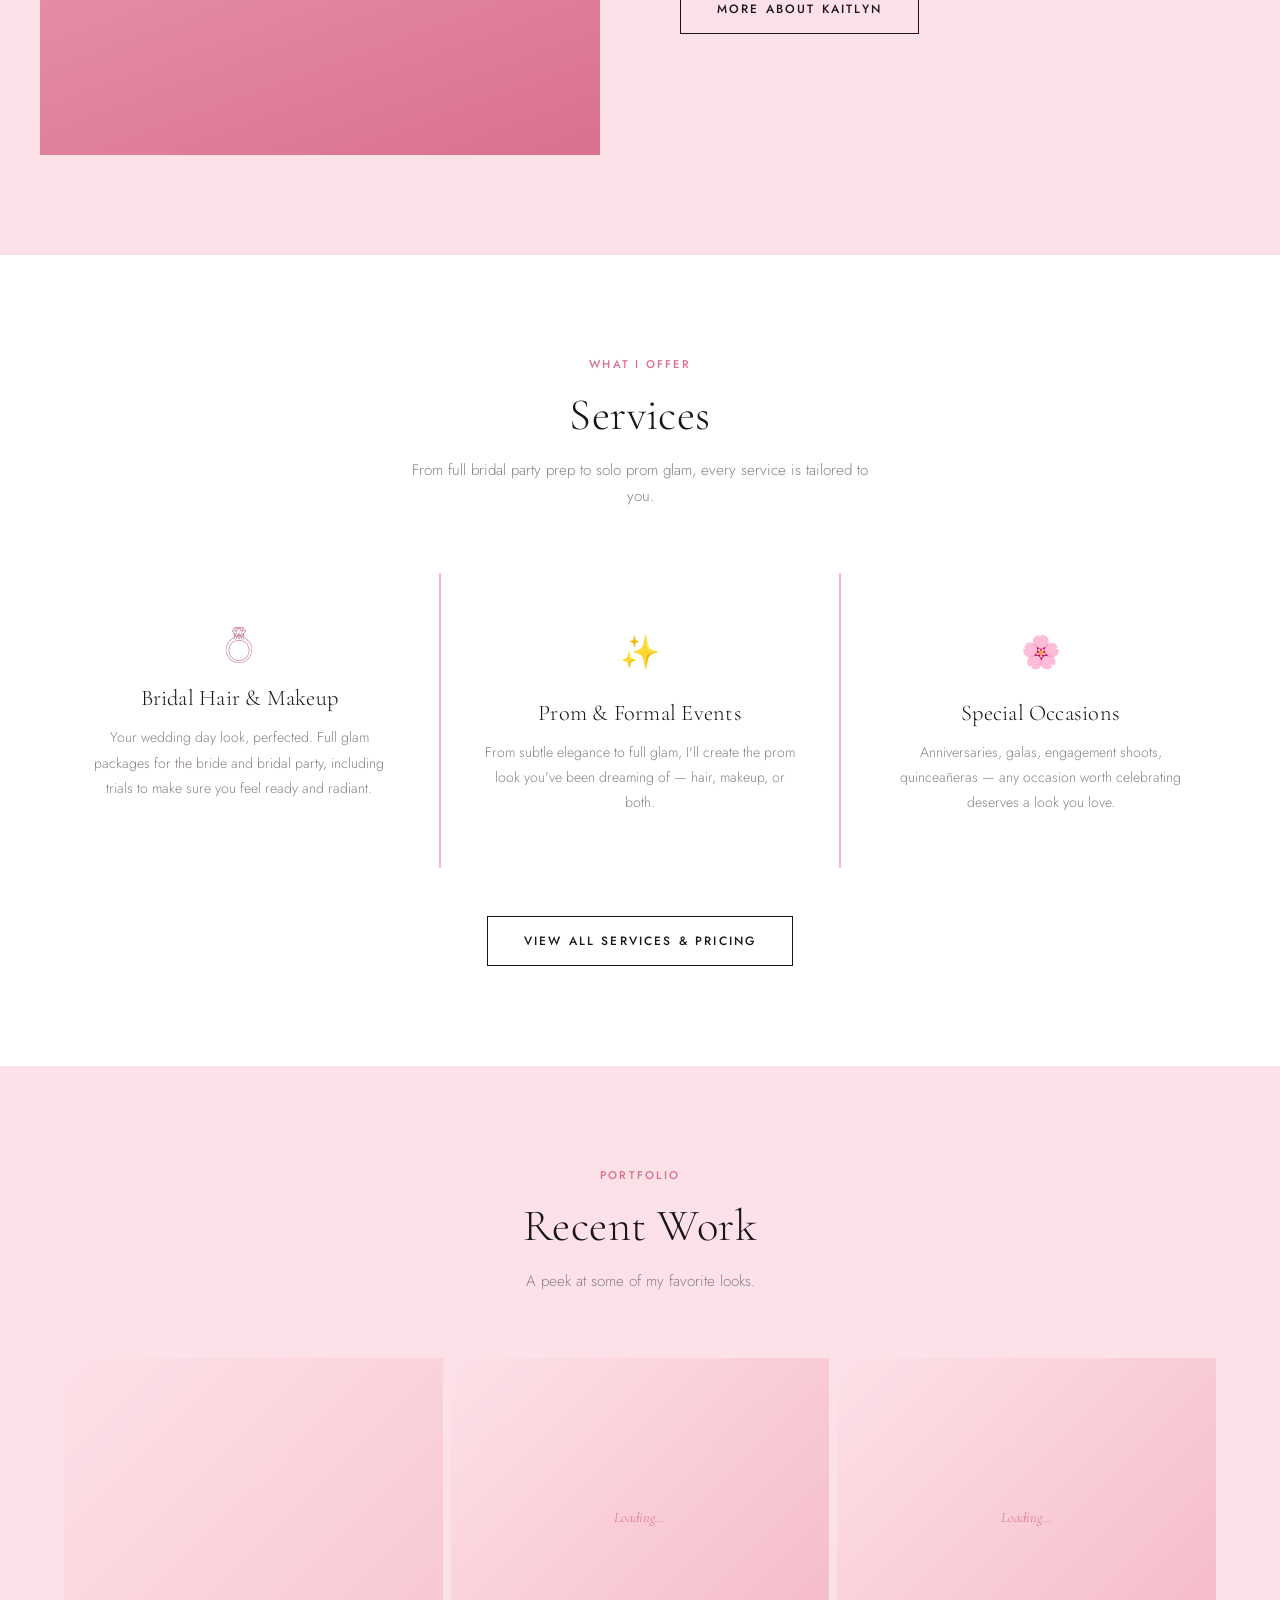
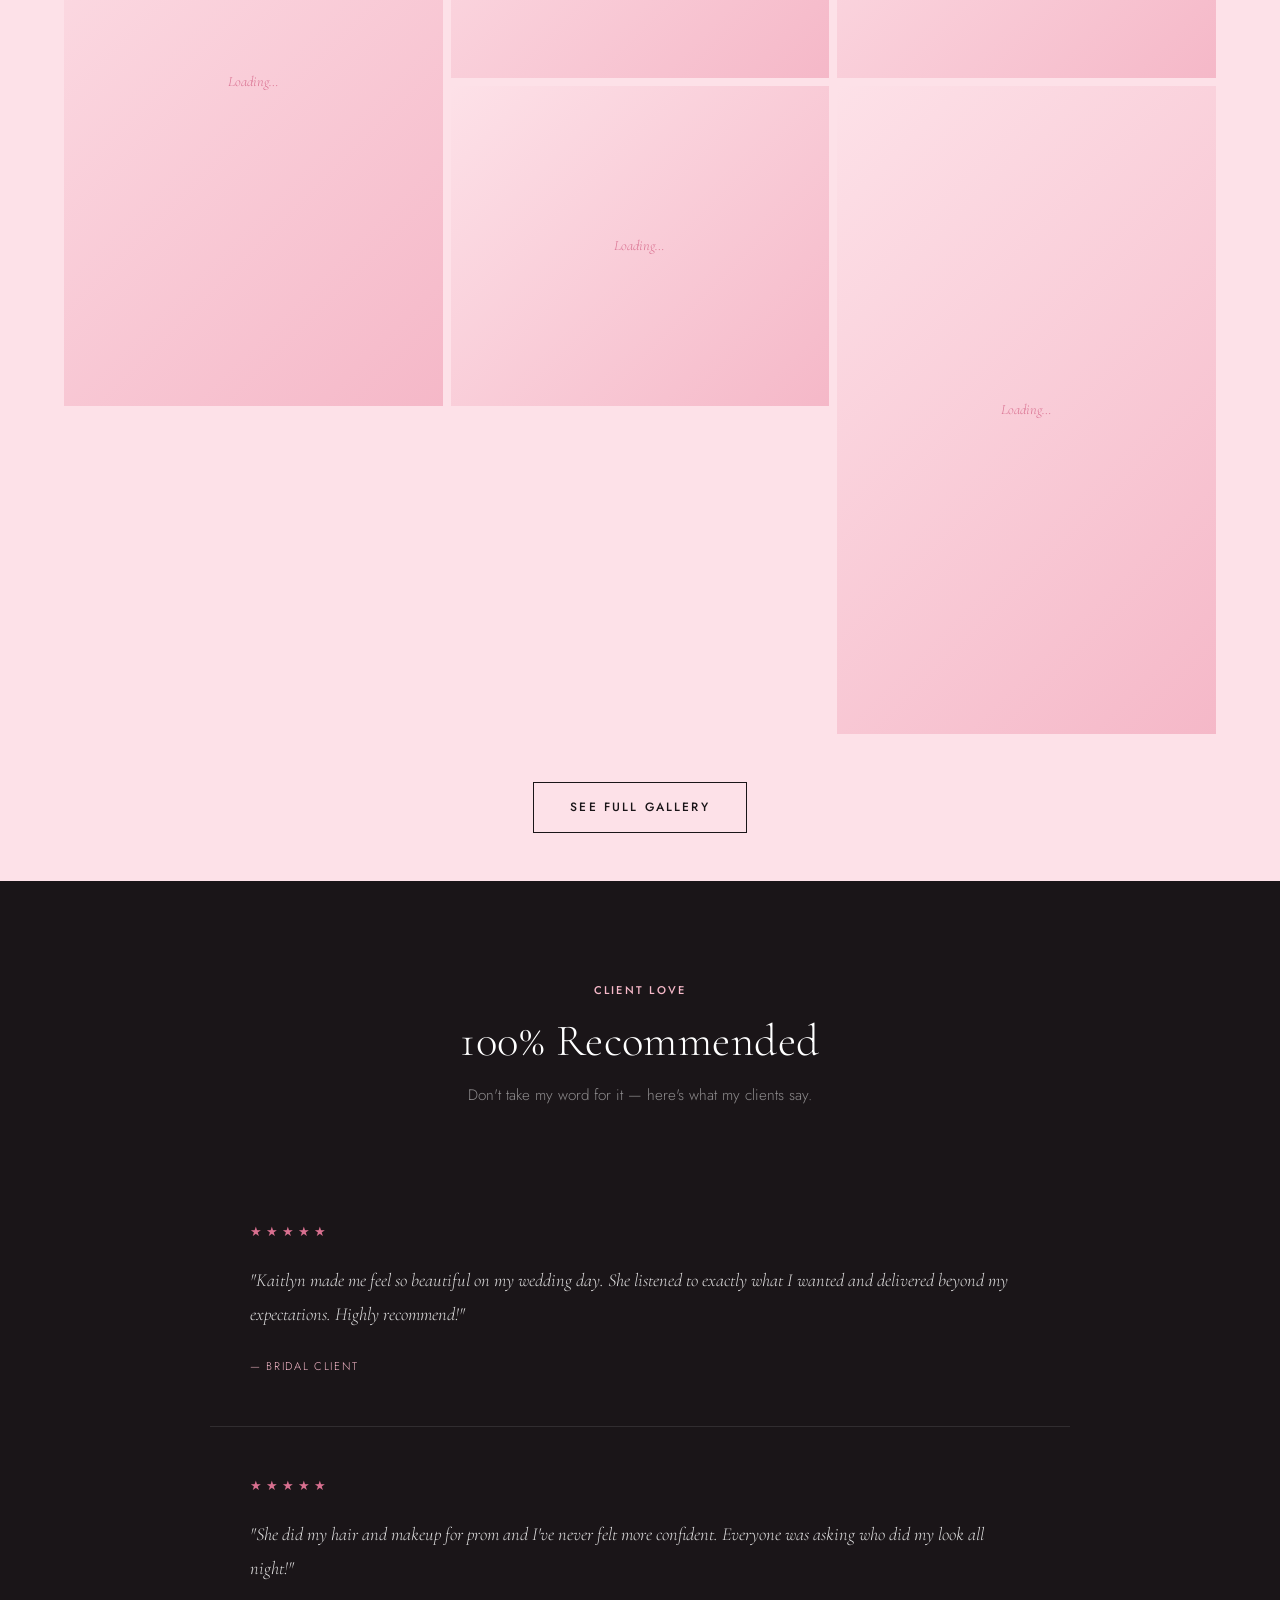
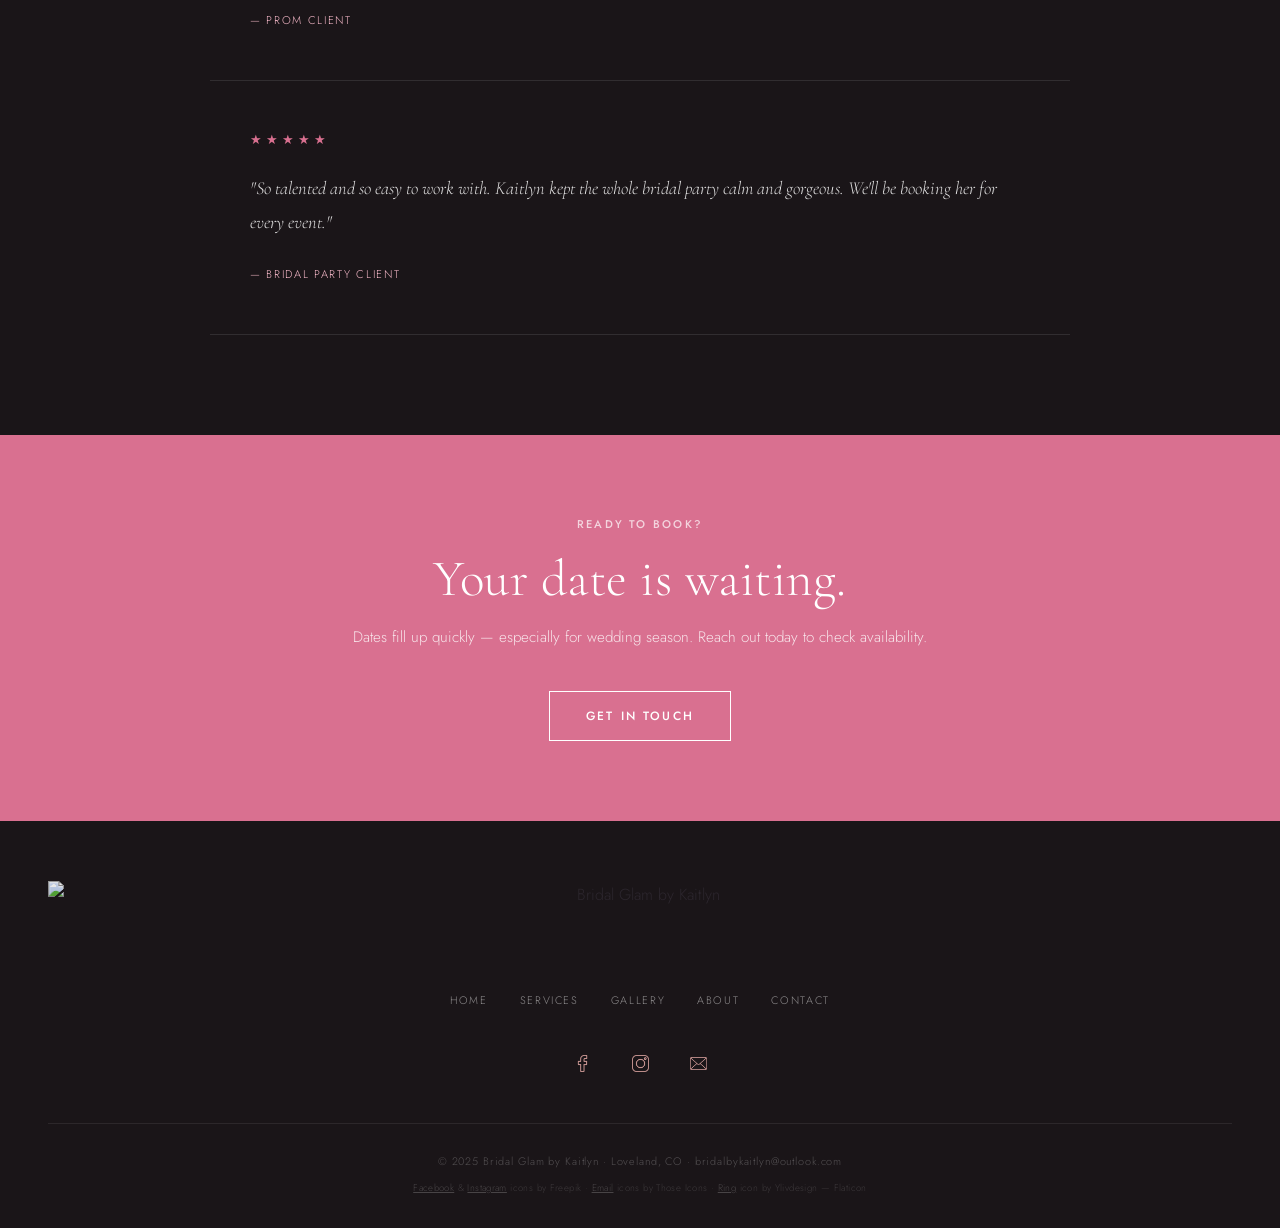
==== commit 5f955bf5: "photo ref" ====
--- a/index.html
+++ b/index.html
@@ -156,20 +156,25 @@
       </div>
     </div>
     <div class="gallery-grid" style="max-width:var(--max-w);margin:0 auto 0;padding:0 24px;">
-      <div class="gallery-item tall">
-        <div class="gallery-placeholder">Bridal Look 1</div>
-      </div>
-      <div class="gallery-item">
-        <div class="gallery-placeholder">Prom Look</div>
-      </div>
-      <div class="gallery-item">
-        <div class="gallery-placeholder">Updo</div>
-      </div>
-      <div class="gallery-item">
-        <div class="gallery-placeholder">Bridal Makeup</div>
-      </div>
-      <div class="gallery-item tall">
-        <div class="gallery-placeholder">Editorial</div>
+      <div class="gallery-item tall" id="home-gal-0" data-src="">
+        <div class="gallery-placeholder">Loading…</div>
+        <img src="" alt="Gallery photo" style="display:none;" />
+      </div>
+      <div class="gallery-item" id="home-gal-1" data-src="">
+        <div class="gallery-placeholder">Loading…</div>
+        <img src="" alt="Gallery photo" style="display:none;" />
+      </div>
+      <div class="gallery-item" id="home-gal-2" data-src="">
+        <div class="gallery-placeholder">Loading…</div>
+        <img src="" alt="Gallery photo" style="display:none;" />
+      </div>
+      <div class="gallery-item" id="home-gal-3" data-src="">
+        <div class="gallery-placeholder">Loading…</div>
+        <img src="" alt="Gallery photo" style="display:none;" />
+      </div>
+      <div class="gallery-item tall" id="home-gal-4" data-src="">
+        <div class="gallery-placeholder">Loading…</div>
+        <img src="" alt="Gallery photo" style="display:none;" />
       </div>
     </div>
     <div style="text-align:center;padding:48px 24px;">
@@ -245,6 +250,35 @@
     loadPhotoByRef('home_hero',  _ABOUTME, 'hero-photo-img',  'hero-photo-placeholder',  1600);
     loadPhotoByRef('home_strip', _ABOUTME, 'about-photo-img', 'about-photo-placeholder', 1200);
     loadTextContent();
+
+    // Load Recent Work preview photos from the Photo References sheet
+    // Add rows with keys home_gallery_1 … home_gallery_5 to control which photos appear here
+    (async () => {
+      try {
+        const API_KEY = 'AIzaSyAiC_UjUdzU52KA888sUhteJHJemBZGqUU';
+        const refs = await _fetchRefs();
+        for (let i = 0; i < 5; i++) {
+          const fileName = refs[`home_gallery_${i + 1}`];
+          if (!fileName) continue;
+          const q = encodeURIComponent(`name='${fileName}' and trashed=false`);
+          const { files } = await fetch(
+            `https://www.googleapis.com/drive/v3/files?q=${q}&fields=files(thumbnailLink)&pageSize=1&key=${API_KEY}`
+          ).then(r => r.json());
+          const thumb = files?.[0]?.thumbnailLink;
+          if (!thumb) continue;
+          const item = document.getElementById(`home-gal-${i}`);
+          if (!item) continue;
+          item.dataset.src = thumb.replace(/=s\d+$/, '=s1600');
+          const img = item.querySelector('img');
+          if (img) {
+            img.src = thumb.replace(/=s\d+$/, '=s800');
+            img.alt = fileName;
+            img.style.display = 'block';
+          }
+          item.querySelector('.gallery-placeholder')?.style.setProperty('display', 'none');
+        }
+      } catch(e) { console.error('Home gallery preview load failed', e); }
+    })();
   </script>
 </body>
 </html>
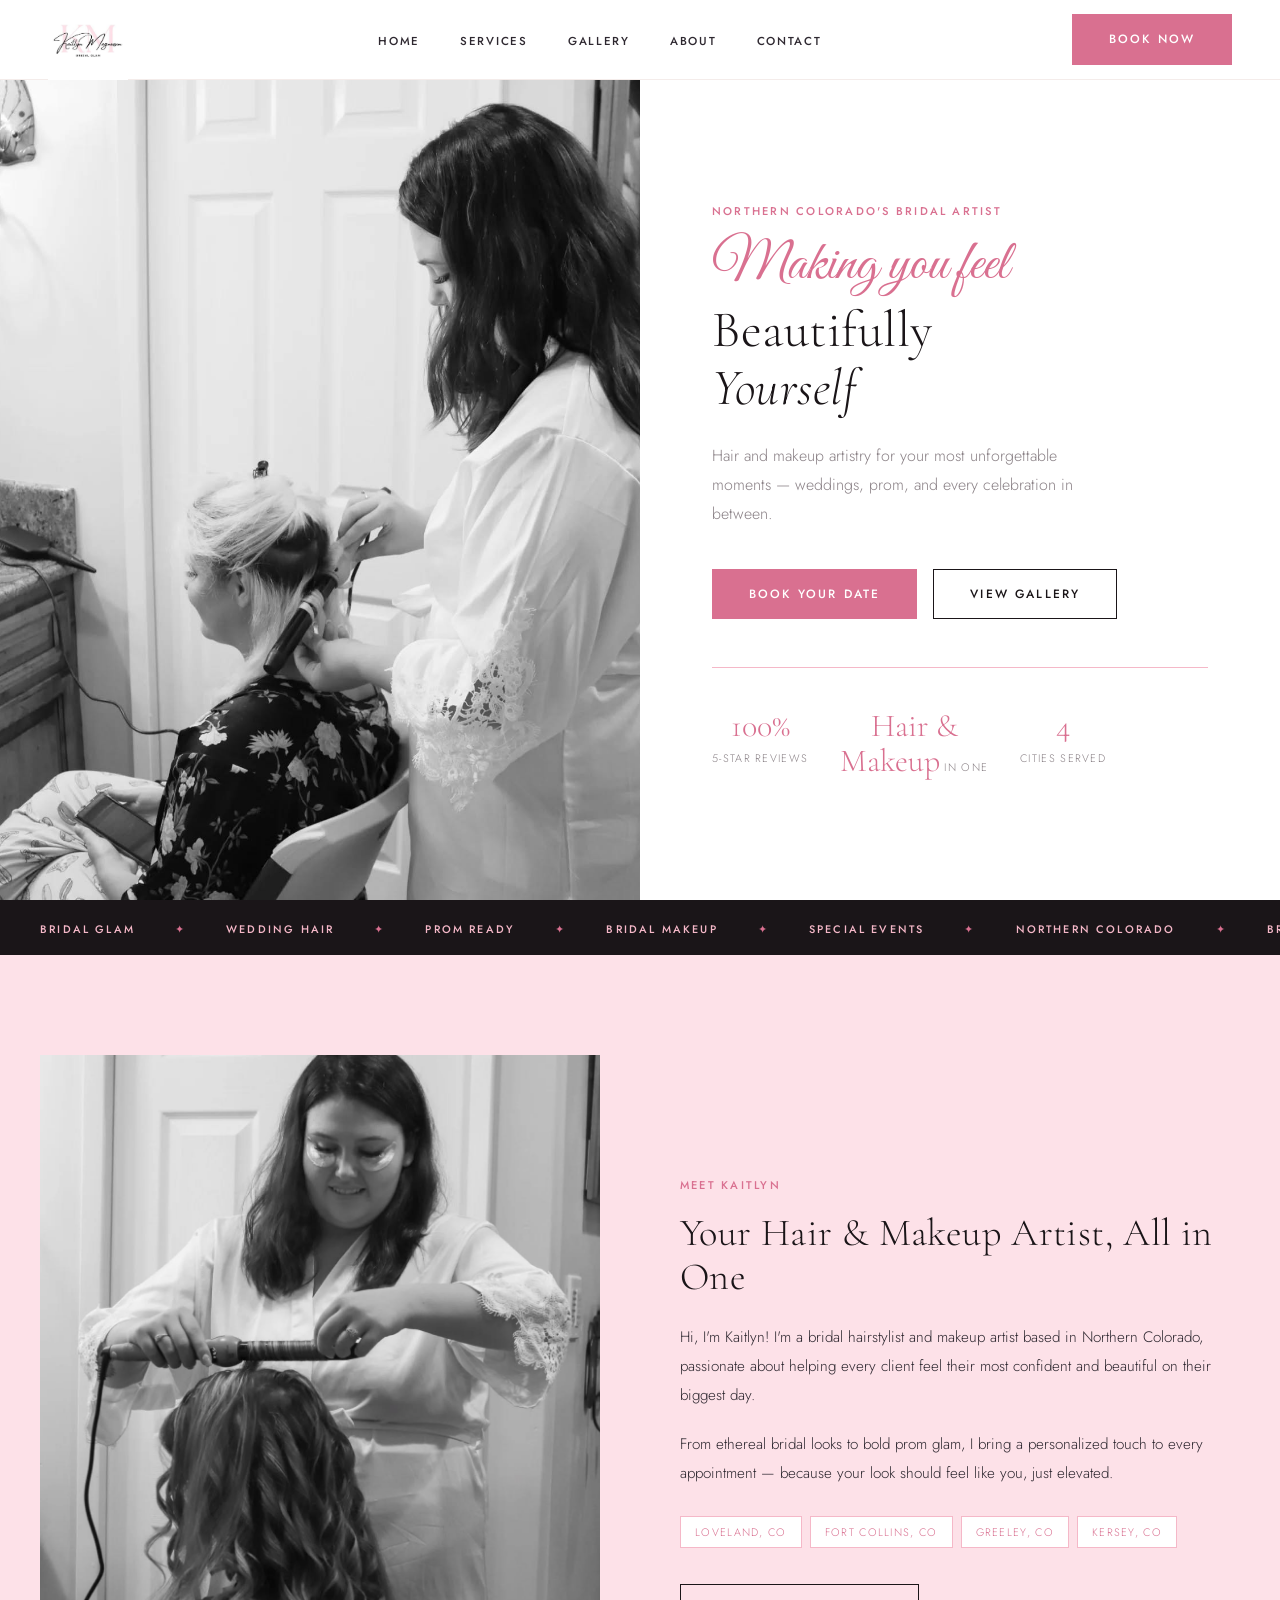
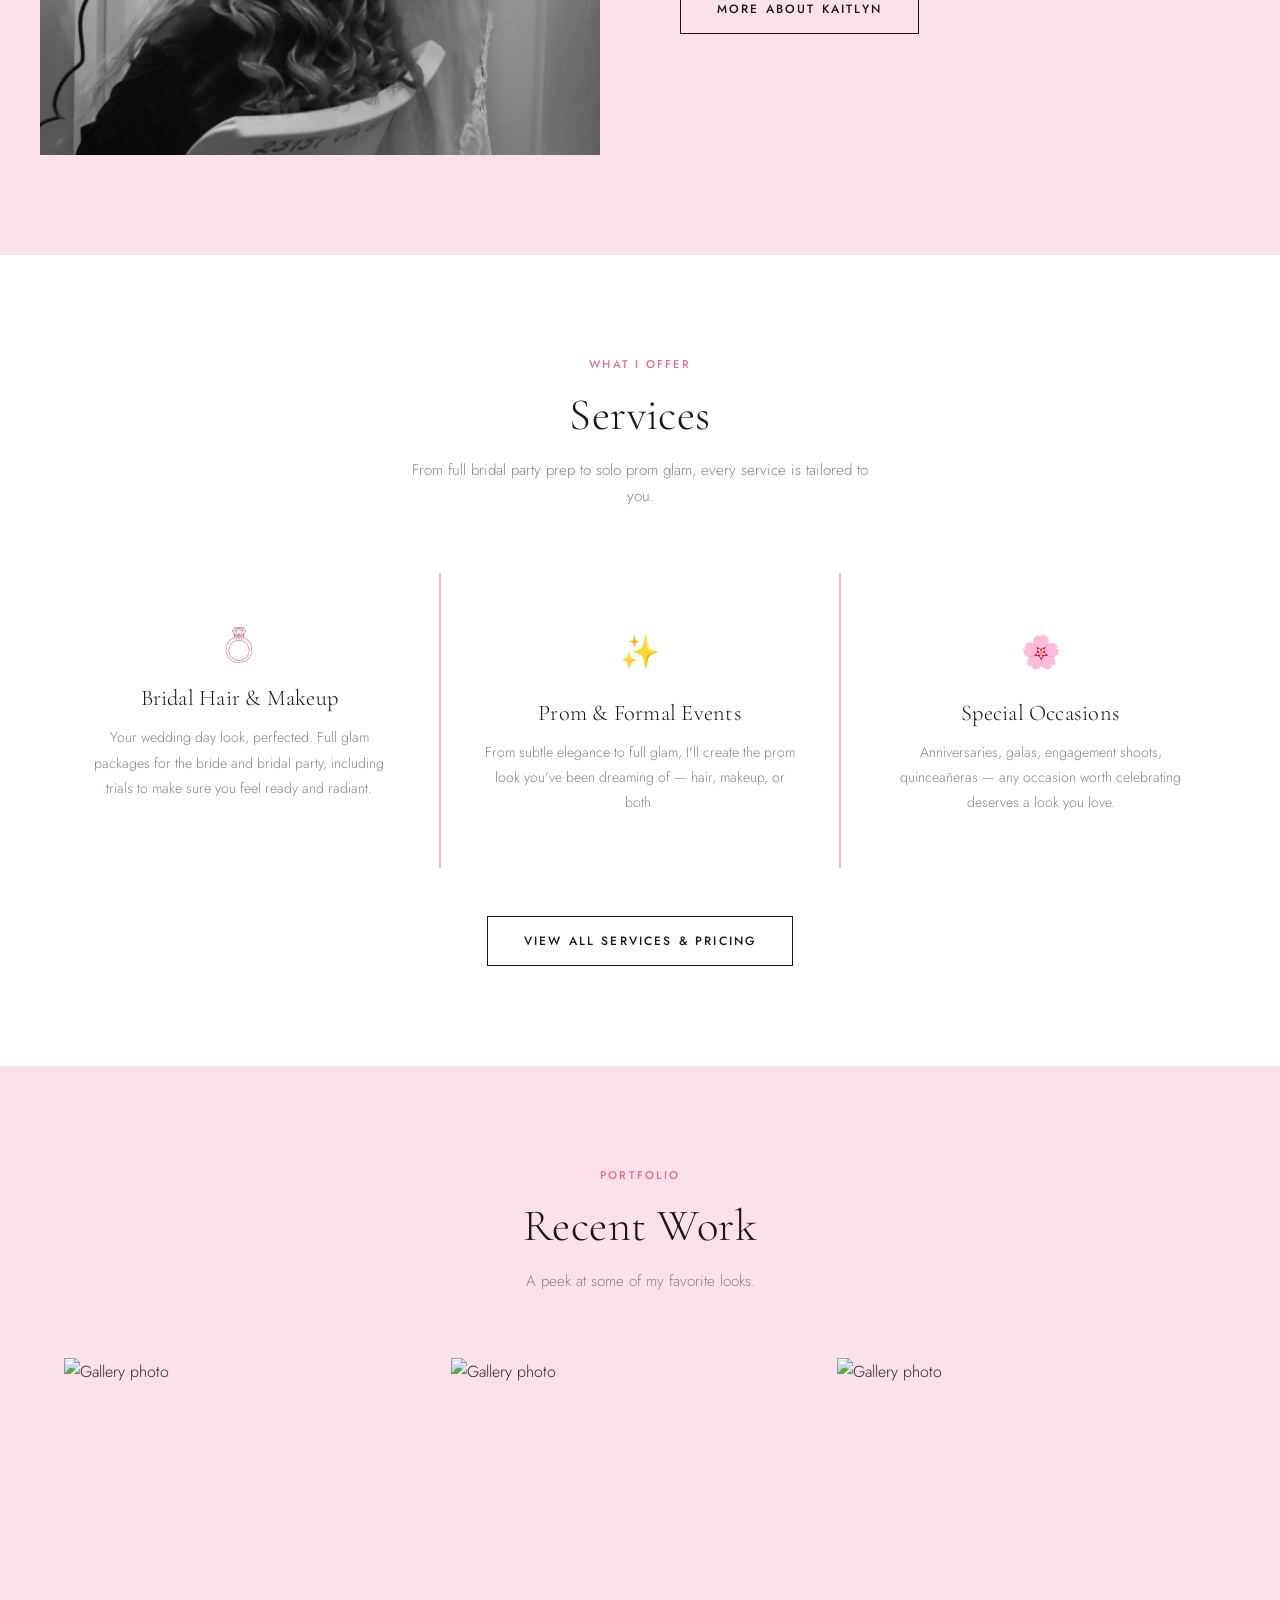
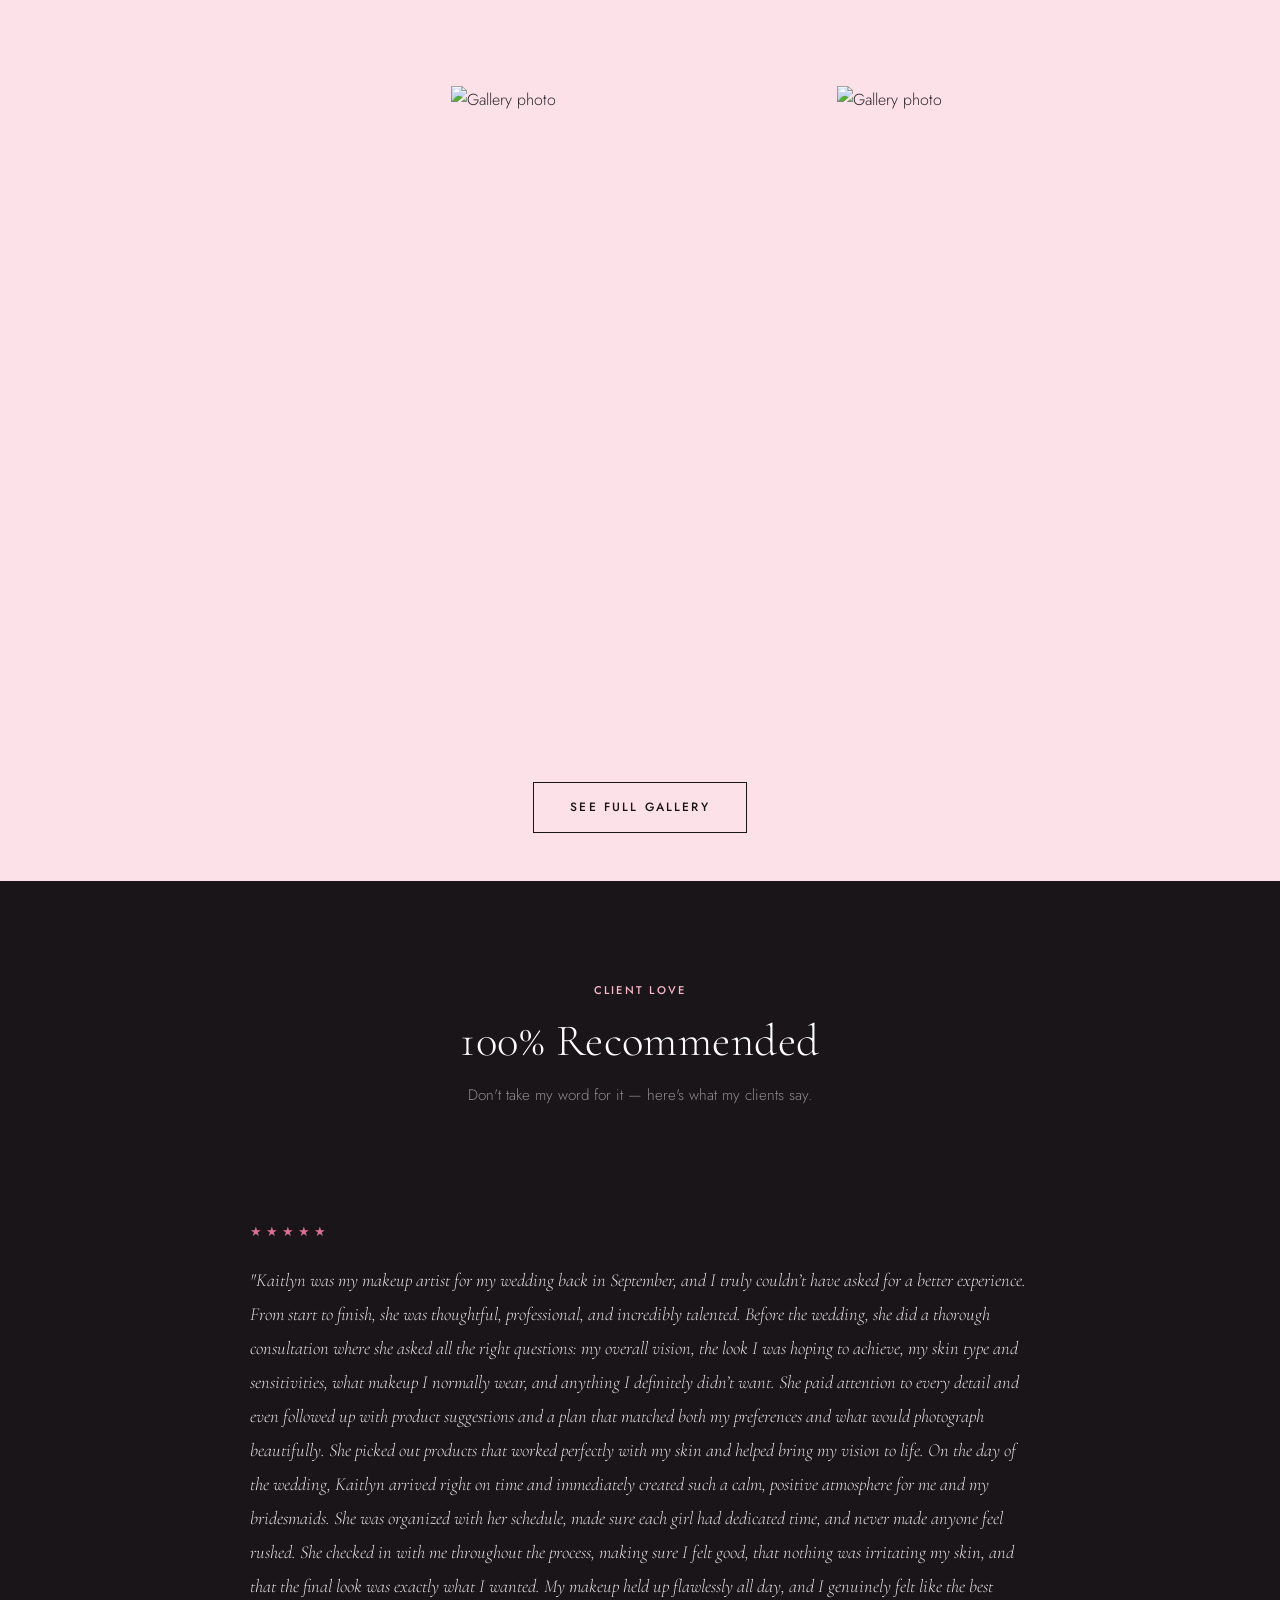
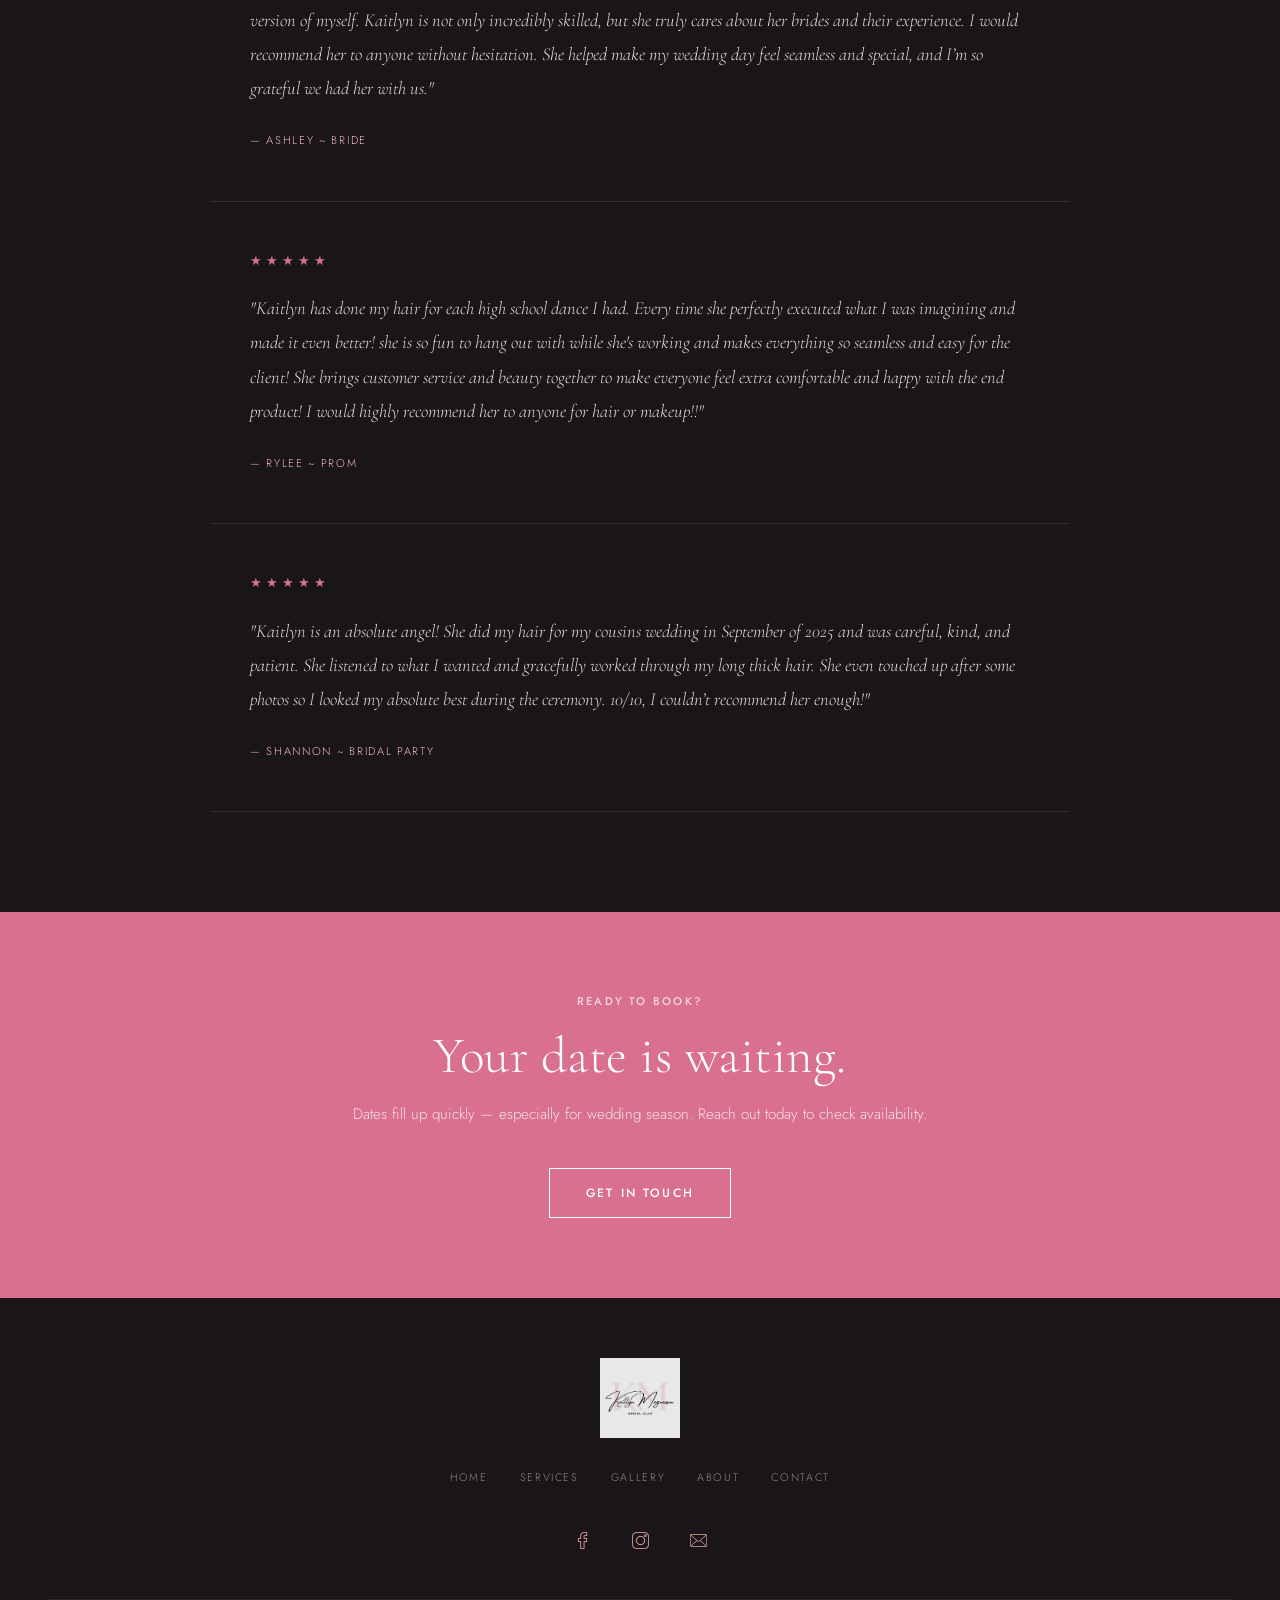
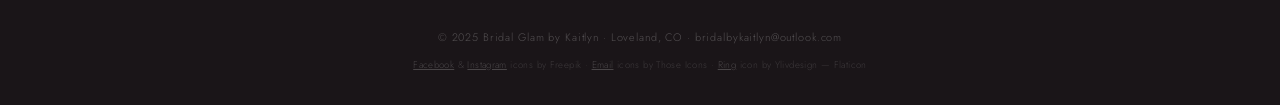
==== commit 9097729e: "Add admin panel, Cloudflare Functions, and site updates Co-Authored-By: Claude Sonnet 4.6 <noreply@a" ====
--- a/index.html
+++ b/index.html
@@ -13,7 +13,8 @@
   <!-- NAV -->
   <nav id="main-nav">
     <a href="index.html" class="nav-logo">
-      <img src="images/logo2.png" alt="Bridal Glam by Kaitlyn" />
+      <img src="/images/uploads/logo.jpg" alt="Bridal Glam by Kaitlyn" onerror="this.style.display='none';this.nextElementSibling.style.display='inline'" />
+      <span style="display:none;font-family:'Playfair Display',Georgia,serif;font-size:1rem;">Bridal Glam by Kaitlyn</span>
     </a>
     <ul class="nav-links">
       <li><a href="index.html">Home</a></li>
@@ -43,9 +44,8 @@
   <!-- HERO -->
   <section class="hero">
     <div class="hero-image">
-      <!-- Replace src with your photo: hero-photo.jpg -->
-      <div class="hero-image-placeholder" id="hero-photo-placeholder">Your hero photo here</div>
-      <img id="hero-photo-img" src="" alt="Kaitlyn Magnuson" style="display:none;width:100%;height:100%;object-fit:cover;" />
+      <div class="hero-image-placeholder" id="hero-photo-placeholder" style="display:none;">Your hero photo here</div>
+      <img src="/images/uploads/hero.jpg" alt="Kaitlyn Magnuson" style="width:100%;height:100%;object-fit:cover;" onerror="this.style.display='none';document.getElementById('hero-photo-placeholder').style.display='flex';" />
     </div>
     <div class="hero-content">
       <span class="eyebrow">Northern Colorado's Bridal Artist</span>
@@ -95,8 +95,8 @@
   <section class="about-strip">
     <div class="about-strip-inner">
       <div class="about-image">
-        <div class="about-image-placeholder" id="about-photo-placeholder">Photo of Kaitlyn</div>
-        <img id="about-photo-img" src="" alt="Kaitlyn Magnuson" style="display:none;width:100%;height:100%;object-fit:cover;" />
+        <div class="about-image-placeholder" id="about-photo-placeholder" style="display:none;">Photo of Kaitlyn</div>
+        <img src="/images/uploads/about-strip.jpg" alt="Kaitlyn Magnuson" style="width:100%;height:100%;object-fit:cover;" onerror="this.style.display='none';document.getElementById('about-photo-placeholder').style.display='flex';" />
         <div class="about-accent"></div>
       </div>
       <div class="about-content">
@@ -193,8 +193,8 @@
       <div class="testimonials-grid">
         <div class="testimonial-card">
           <div class="testimonial-stars">★★★★★</div>
-          <p data-text="testimonial_1_text">"Kaitlyn made me feel so beautiful on my wedding day. She listened to exactly what I wanted and delivered beyond my expectations. Highly recommend!"</p>
-          <span class="testimonial-author" data-text="testimonial_1_author">— Bridal Client</span>
+          <p data-text="testimonial_1_text">"Kaitlyn was my makeup artist for my wedding back in September, and I truly couldn’t have asked for a better experience. From start to finish, she was thoughtful, professional, and incredibly talented. Before the wedding, she did a thorough consultation where she asked all the right questions: my overall vision, the look I was hoping to achieve, my skin type and sensitivities, what makeup I normally wear, and anything I definitely didn’t want. She paid attention to every detail and even followed up with product suggestions and a plan that matched both my preferences and what would photograph beautifully. She picked out products that worked perfectly with my skin and helped bring my vision to life. On the day of the wedding, Kaitlyn arrived right on time and immediately created such a calm, positive atmosphere for me and my bridesmaids. She was organized with her schedule, made sure each girl had dedicated time, and never made anyone feel rushed. She checked in with me throughout the process, making sure I felt good, that nothing was irritating my skin, and that the final look was exactly what I wanted. My makeup held up flawlessly all day, and I genuinely felt like the best version of myself. Kaitlyn is not only incredibly skilled, but she truly cares about her brides and their experience. I would recommend her to anyone without hesitation. She helped make my wedding day feel seamless and special, and I’m so grateful we had her with us."</p>
+          <span class="testimonial-author" data-text="testimonial_1_author">— Ashley ~ Bride </span>
         </div>
         <div class="testimonial-card">
           <div class="testimonial-stars">★★★★★</div>
@@ -221,7 +221,7 @@
   <!-- FOOTER -->
   <footer>
     <div class="footer-logo">
-      <img src="images/logo2.png" alt="Bridal Glam by Kaitlyn" />
+      <img src="/images/uploads/logo.jpg" alt="Bridal Glam by Kaitlyn" onerror="this.style.display='none'" />
     </div>
     <ul class="footer-links">
       <li><a href="index.html">Home</a></li>
@@ -246,37 +246,21 @@
 
   <script src="js/main.js"></script>
   <script>
-    const _ABOUTME = '14P6jz4Dkh1AahYhZRw62655lzQelnGNH';
-    loadPhotoByRef('home_hero',  _ABOUTME, 'hero-photo-img',  'hero-photo-placeholder',  1600);
-    loadPhotoByRef('home_strip', _ABOUTME, 'about-photo-img', 'about-photo-placeholder', 1200);
     loadTextContent();
 
-    // Load Recent Work preview photos from the Photo References sheet
-    // Add rows with keys home_gallery_1 … home_gallery_5 to control which photos appear here
+    // Load home gallery preview from local gallery.json
     (async () => {
       try {
-        const API_KEY = 'AIzaSyAiC_UjUdzU52KA888sUhteJHJemBZGqUU';
-        const refs = await _fetchRefs();
-        for (let i = 0; i < 5; i++) {
-          const fileName = refs[`home_gallery_${i + 1}`];
-          if (!fileName) continue;
-          const q = encodeURIComponent(`name='${fileName}' and trashed=false`);
-          const { files } = await fetch(
-            `https://www.googleapis.com/drive/v3/files?q=${q}&fields=files(thumbnailLink)&pageSize=1&key=${API_KEY}`
-          ).then(r => r.json());
-          const thumb = files?.[0]?.thumbnailLink;
-          if (!thumb) continue;
+        const photos = await fetch('/content/gallery.json').then(r => r.json());
+        photos.slice(0, 5).forEach((photo, i) => {
           const item = document.getElementById(`home-gal-${i}`);
-          if (!item) continue;
-          item.dataset.src = thumb.replace(/=s\d+$/, '=s1600');
+          if (!item) return;
+          const src = `/images/gallery/${photo.file}`;
+          item.dataset.src = src;
           const img = item.querySelector('img');
-          if (img) {
-            img.src = thumb.replace(/=s\d+$/, '=s800');
-            img.alt = fileName;
-            img.style.display = 'block';
-          }
+          if (img) { img.src = src; img.alt = 'Gallery photo'; img.style.display = 'block'; }
           item.querySelector('.gallery-placeholder')?.style.setProperty('display', 'none');
-        }
+        });
       } catch(e) { console.error('Home gallery preview load failed', e); }
     })();
   </script>
